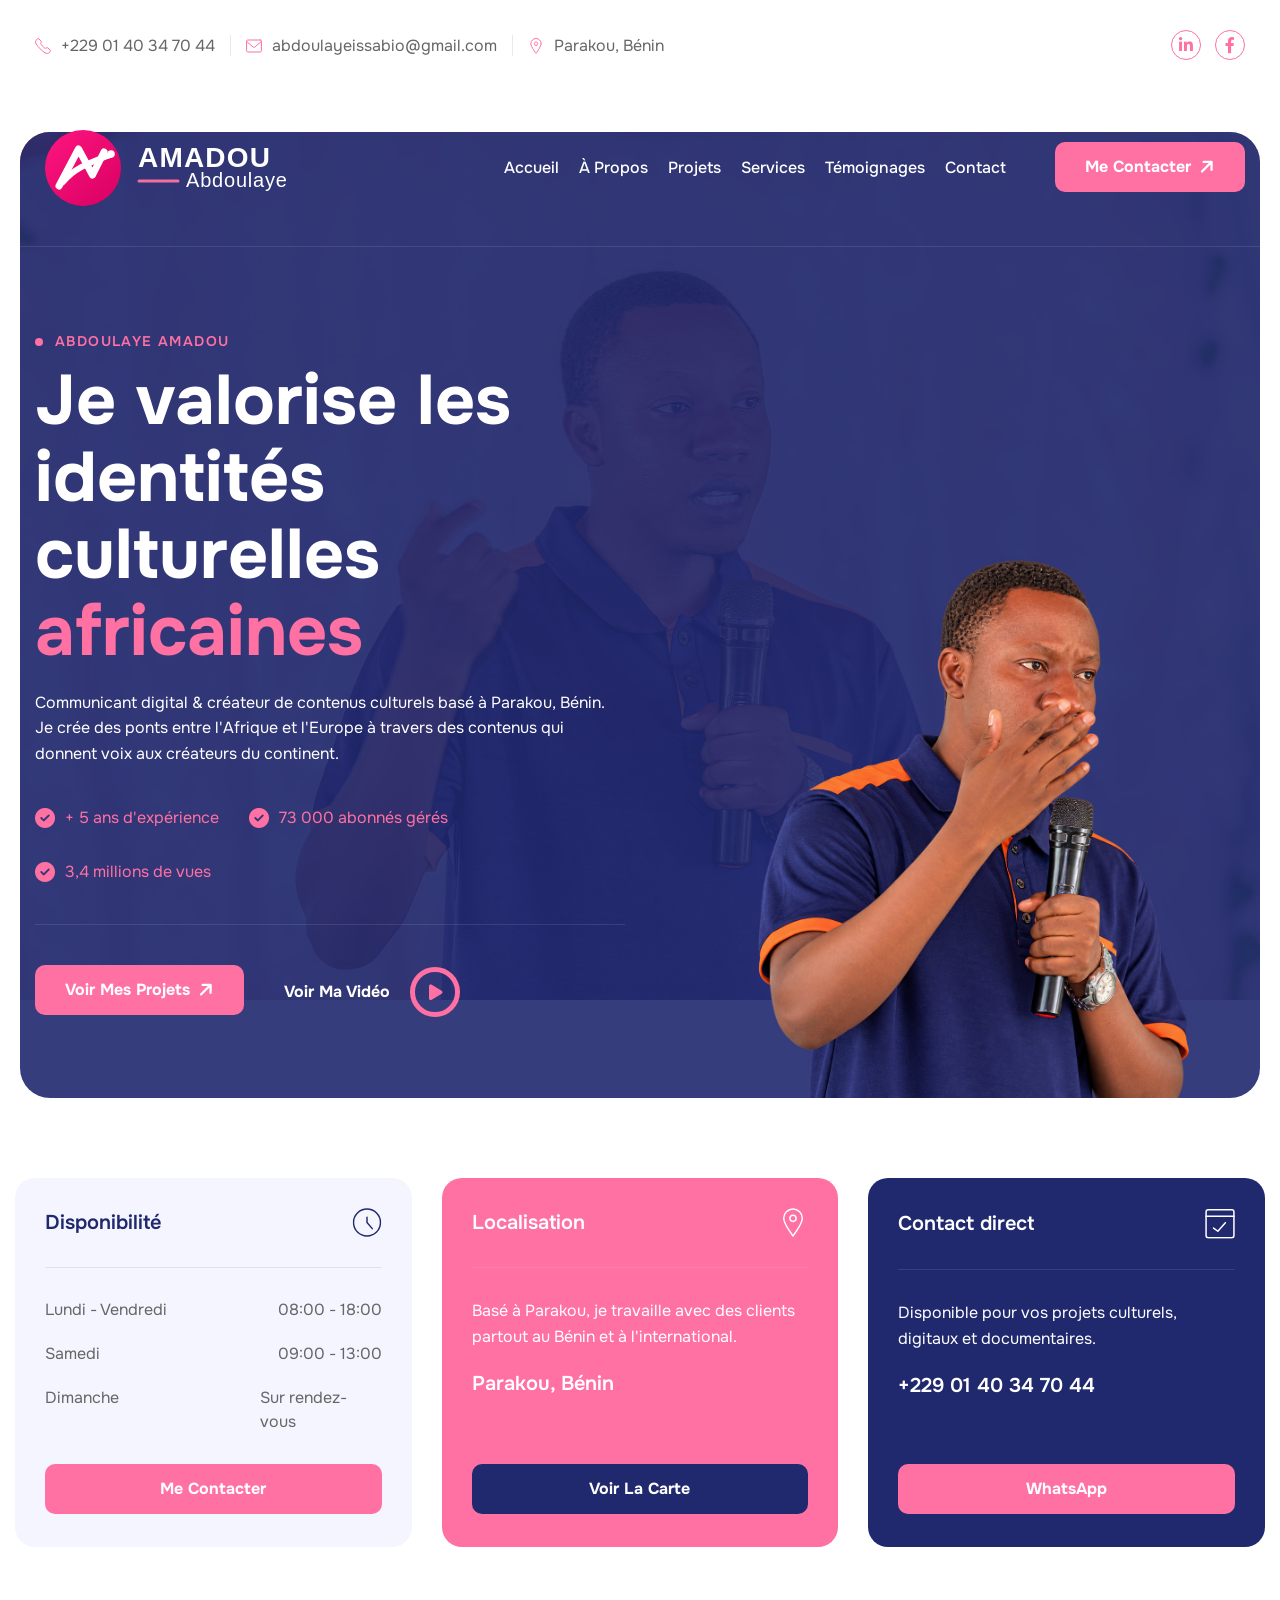
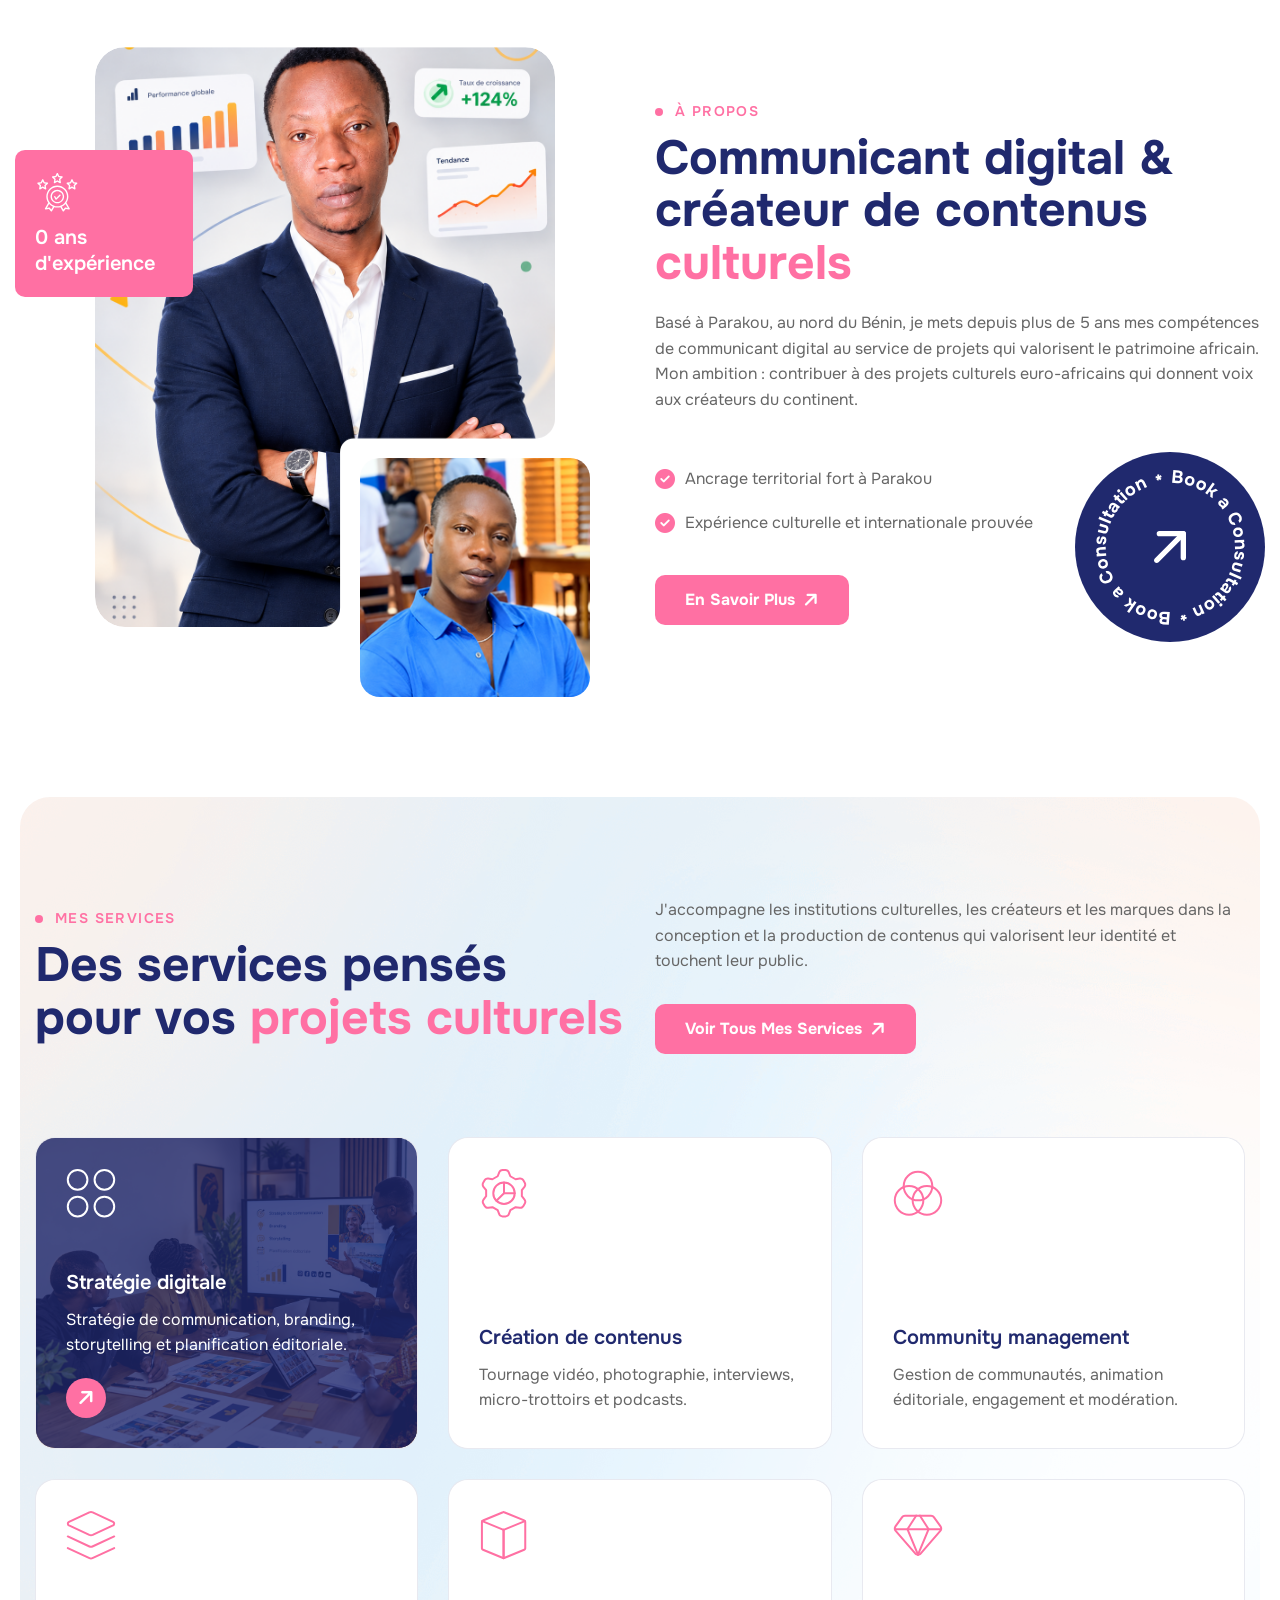
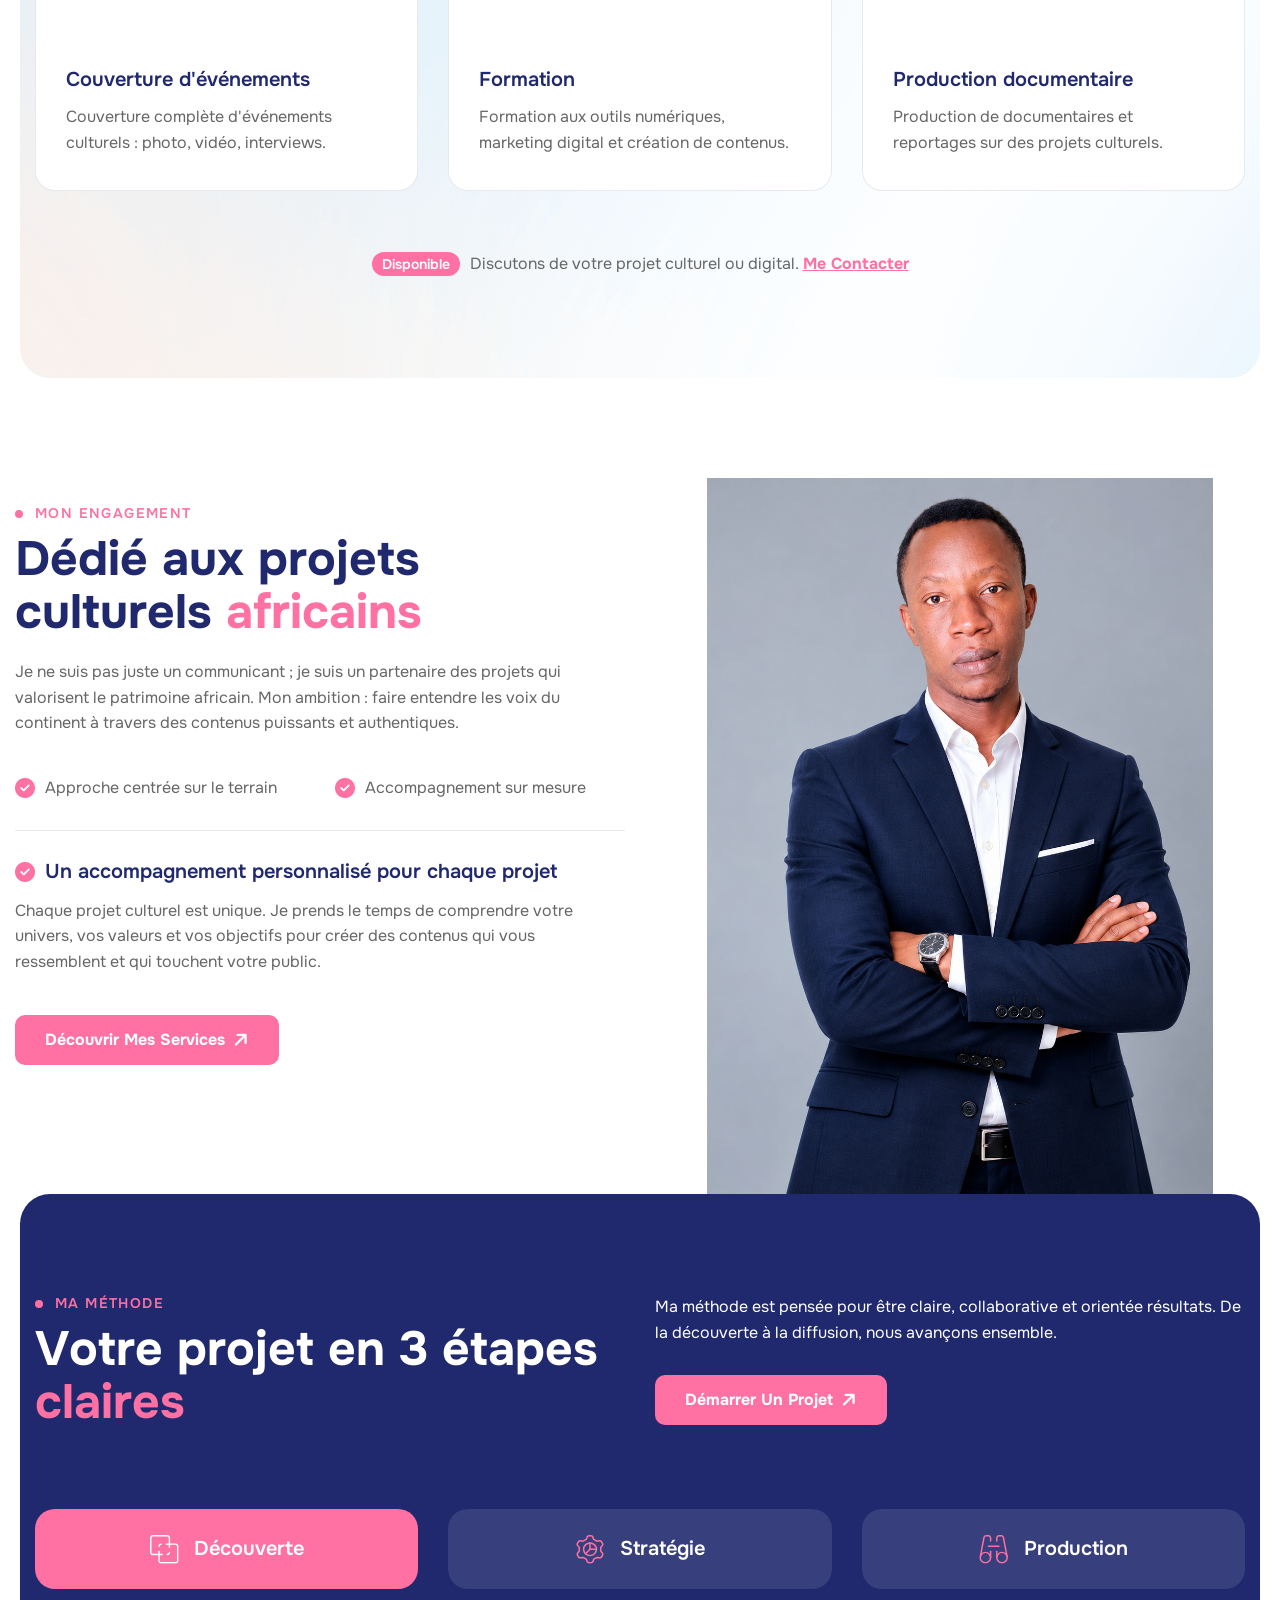
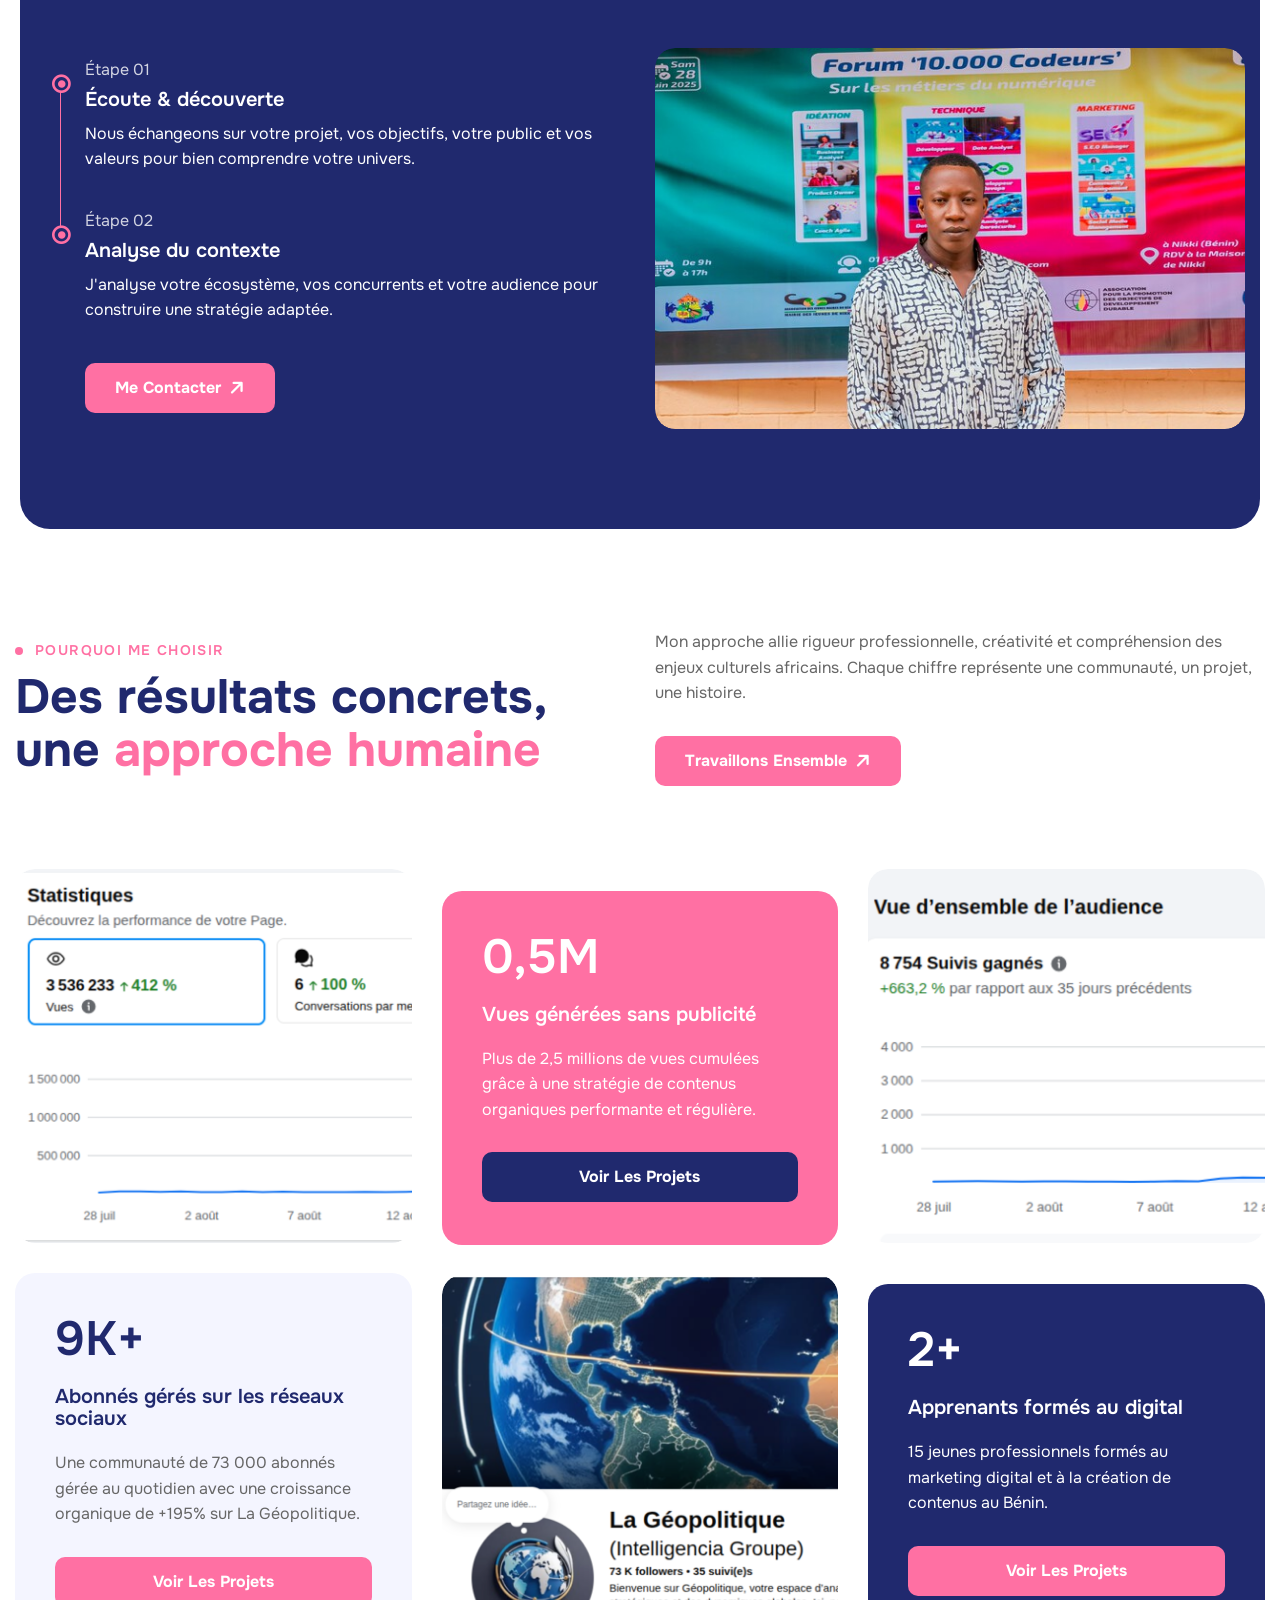
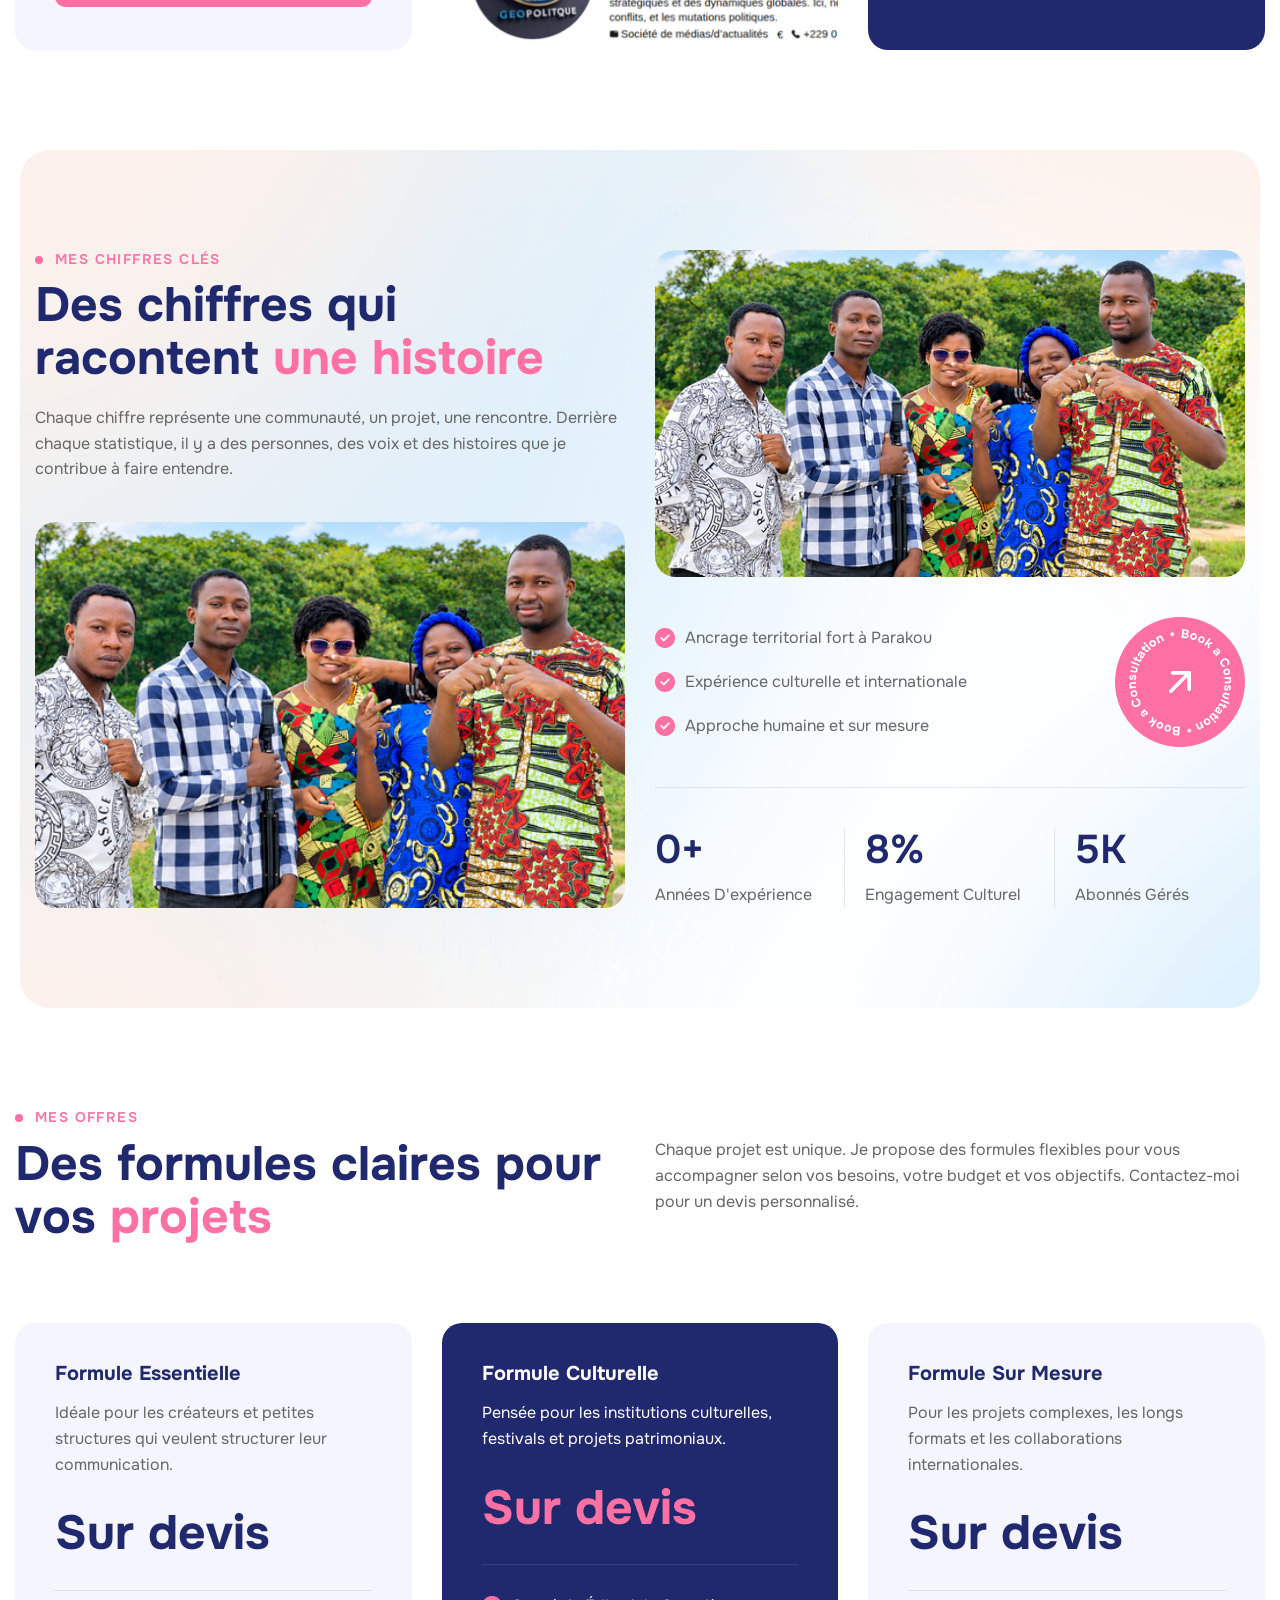
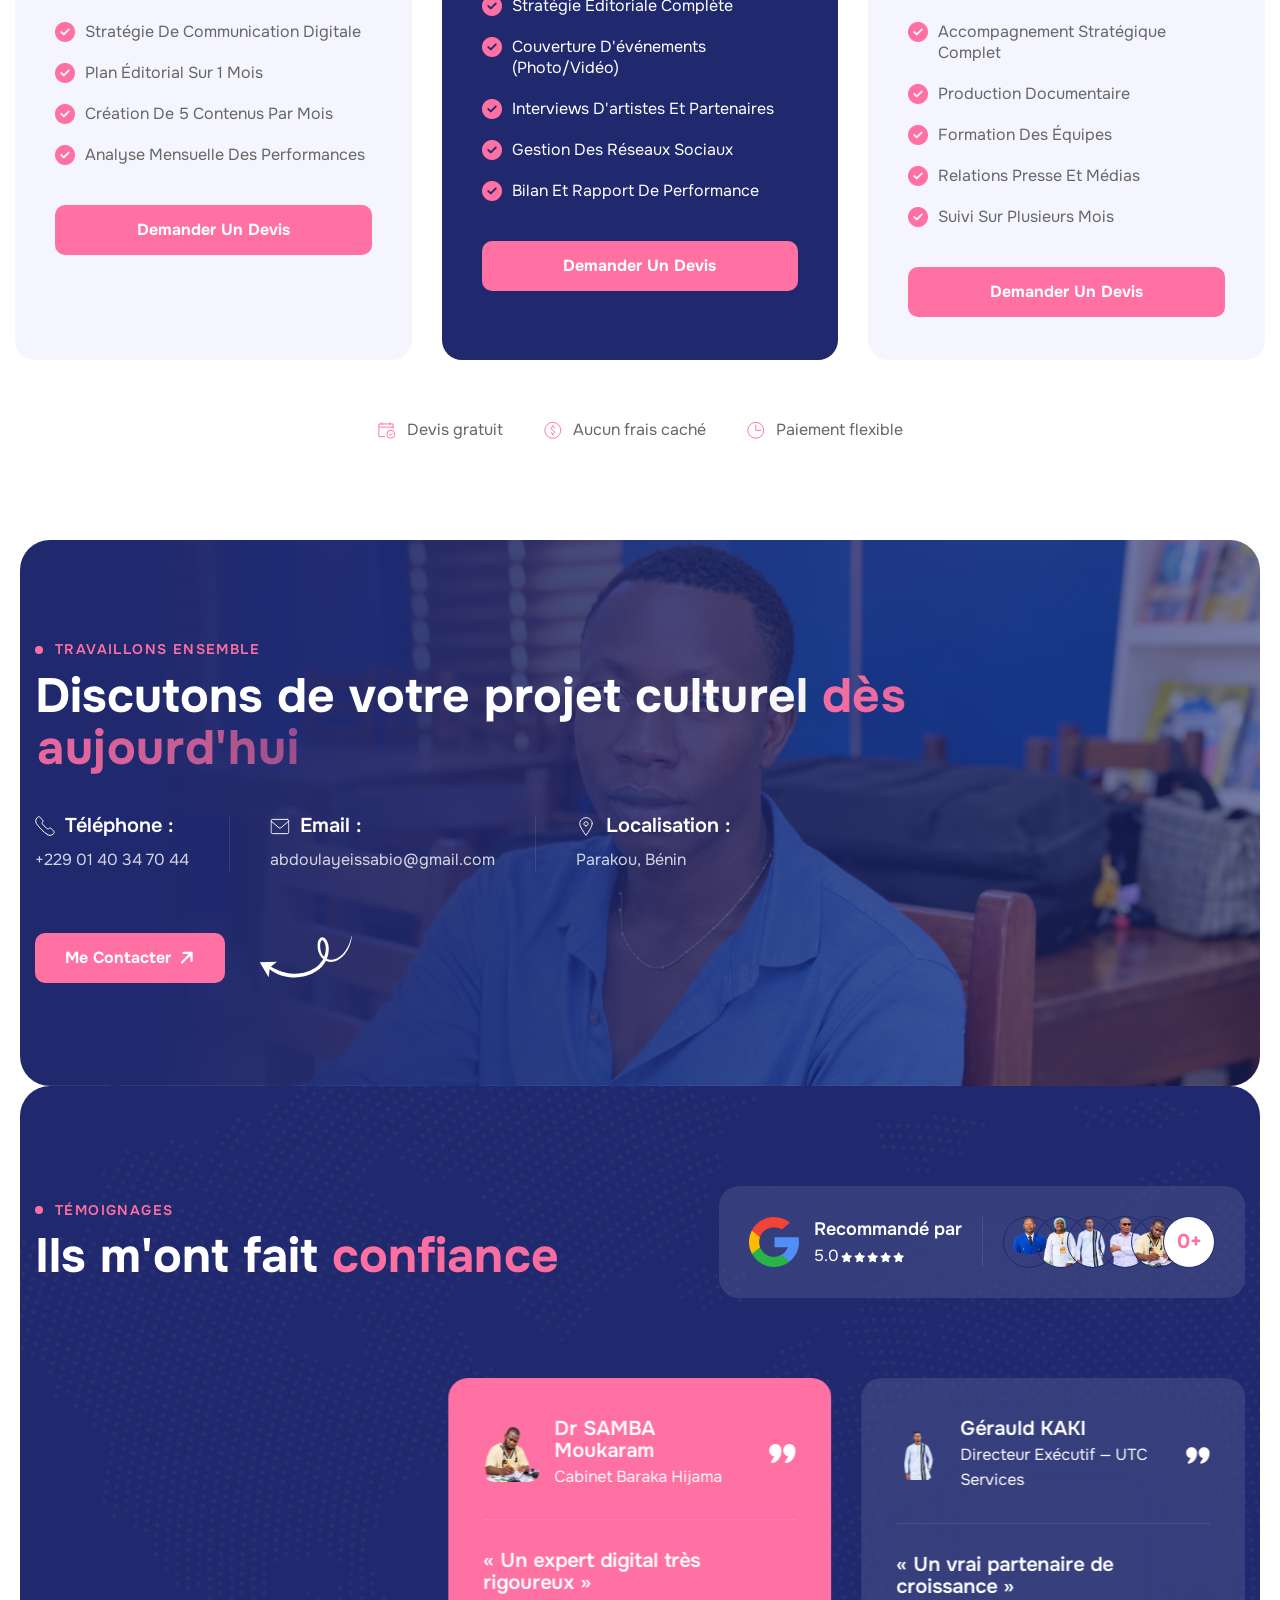
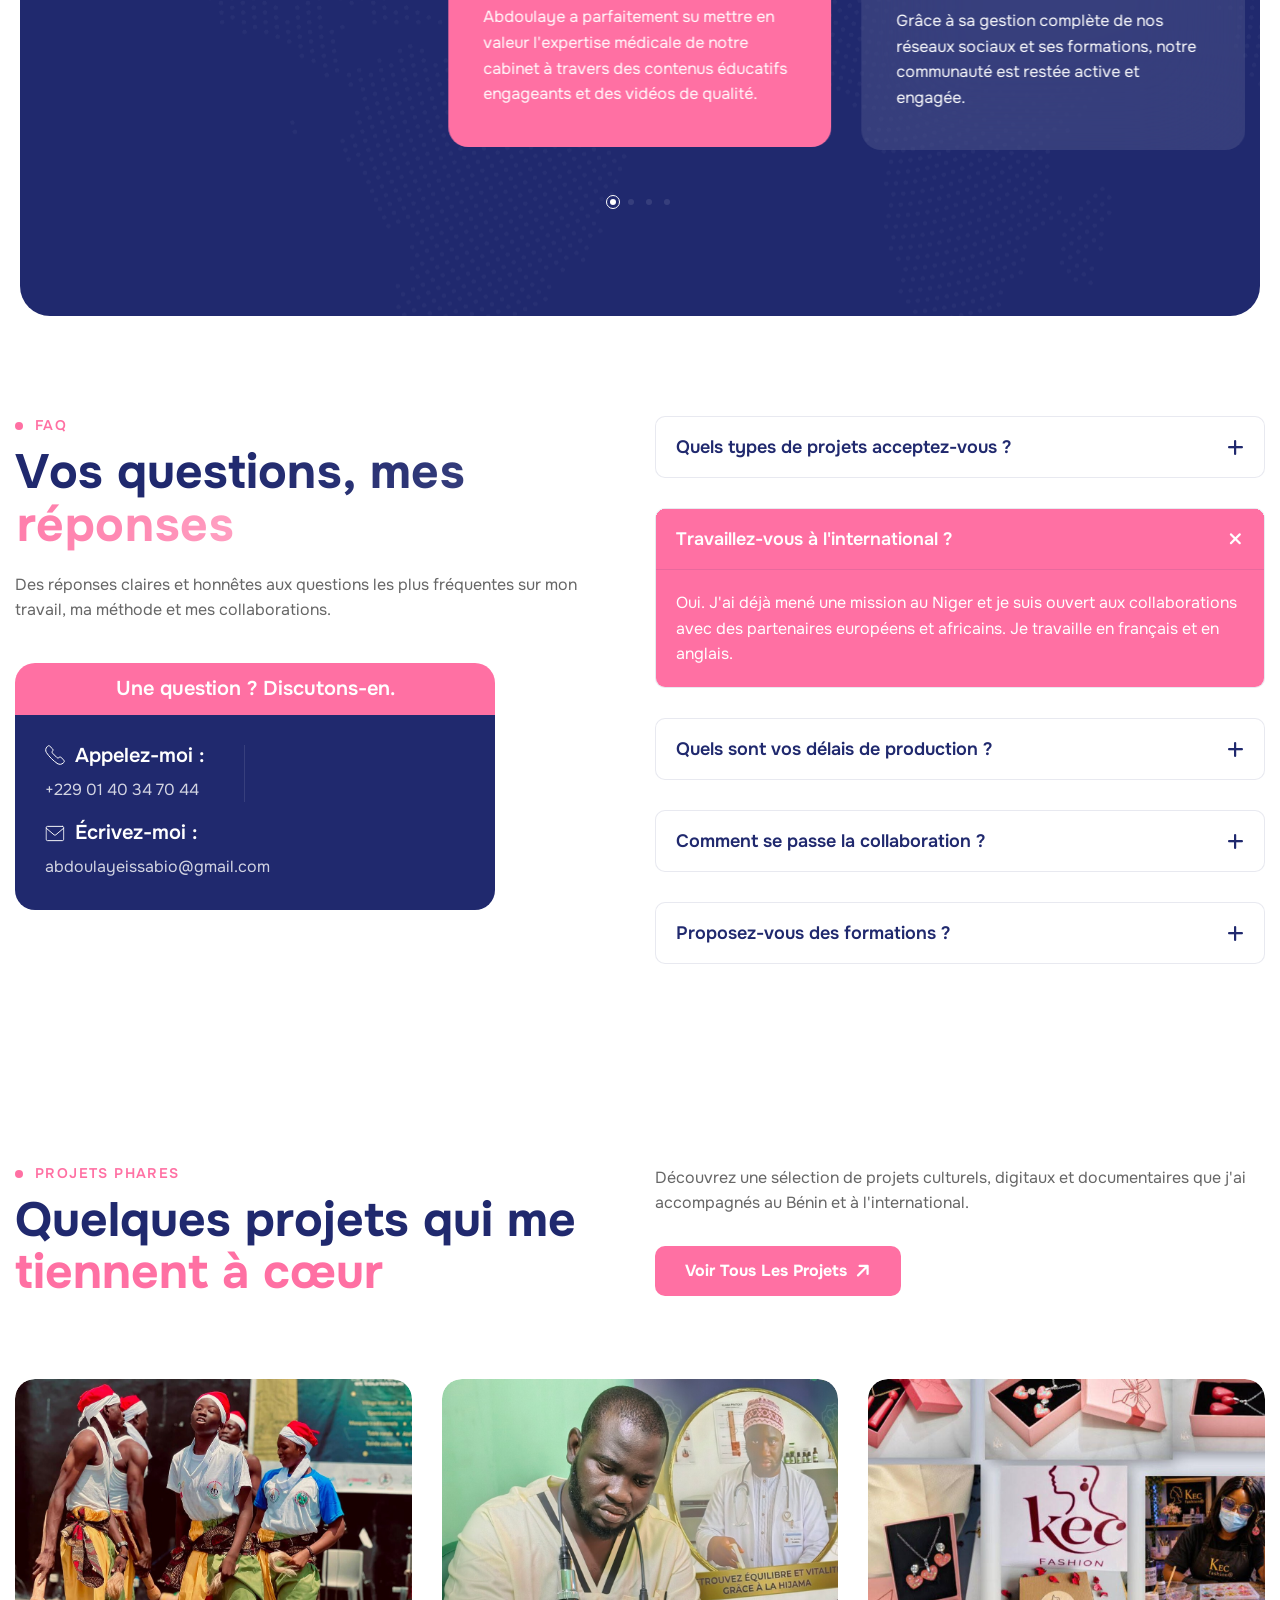
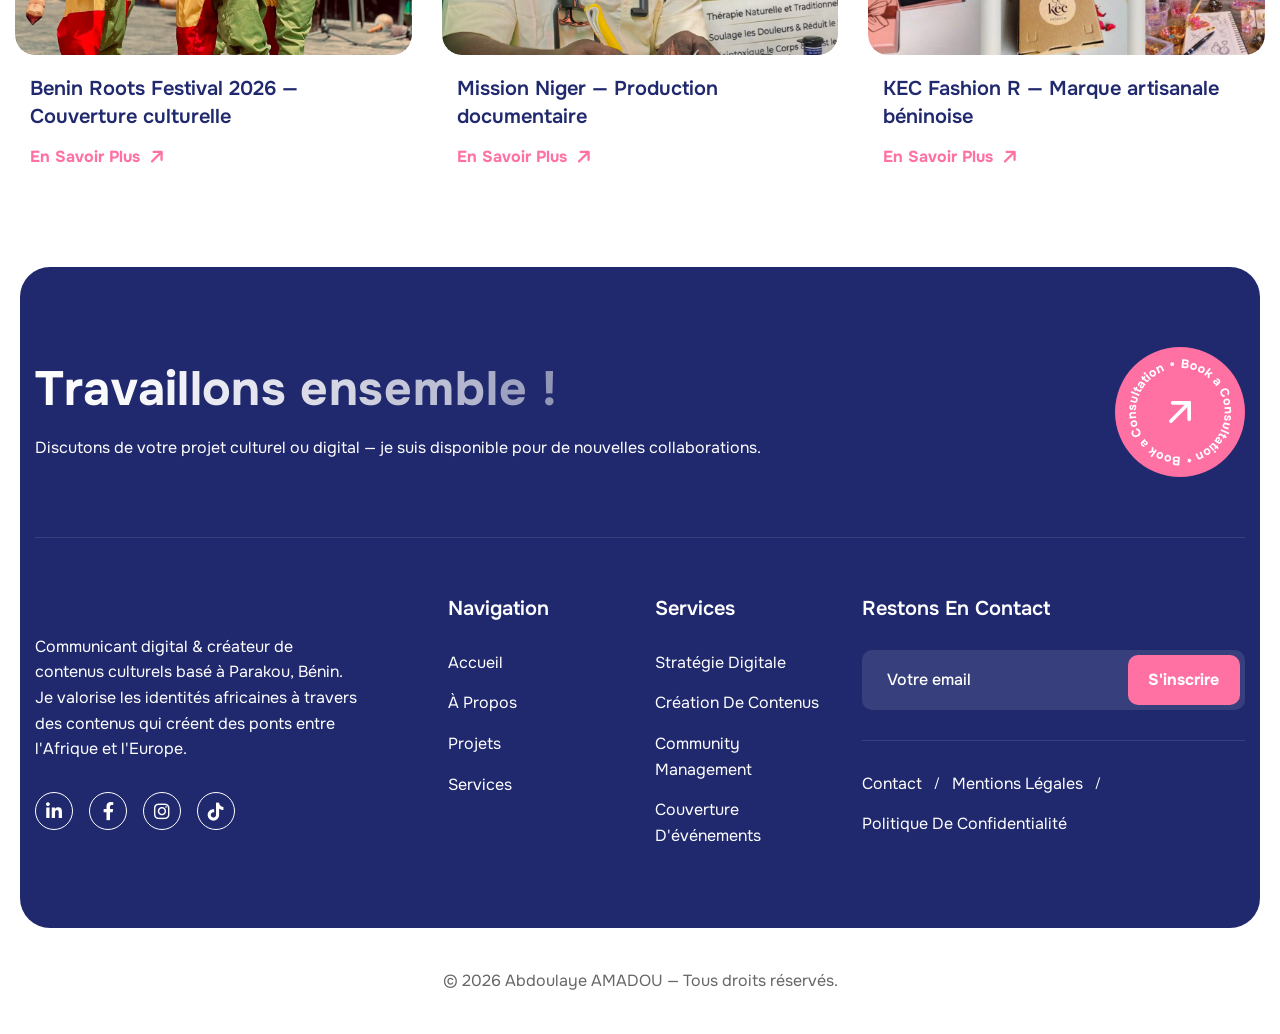
==== index.html @ df9dc5a7 "COMMUINICATION" ====
<!DOCTYPE html>
<html lang="fr">
<head>
	<!-- Meta -->
	<meta charset="utf-8">
	<meta http-equiv="X-UA-Compatible" content="IE=edge">
	<meta name="viewport" content="width=device-width, initial-scale=1.0, maximum-scale=1">
	<meta name="description" content="Abdoulaye AMADOU — Communicant digital & créateur de contenus culturels basé à Parakou, Bénin. Stratégie digitale, création de contenus, couverture d'événements culturels.">
	<meta name="keywords" content="Abdoulaye AMADOU, communication digitale, Bénin, Parakou, création de contenus, culture, portfolio">
	<meta name="author" content="Abdoulaye AMADOU">
	<!-- Page Title -->
    <title>Abdoulaye AMADOU — Communicant Digital & Créateur de Contenus Culturels</title>
	<!-- Favicon Icon -->
	<link rel="shortcut icon" type="image/x-icon" href="images/favicon.png">
	<!-- Google Fonts Css-->
	<link rel="preconnect" href="https://fonts.googleapis.com/">
    <link rel="preconnect" href="https://fonts.gstatic.com/" crossorigin>
    <link href="https://fonts.googleapis.com/css2?family=Onest:wght@100..900&amp;display=swap" rel="stylesheet">
	<!-- Bootstrap Css -->
	<link href="css/bootstrap.min.css" rel="stylesheet" media="screen">
	<!-- SlickNav Css -->
	<link href="css/slicknav.min.css" rel="stylesheet">
	<!-- Swiper Css -->
	<link rel="stylesheet" href="css/swiper-bundle.min.css">
	<!-- Font Awesome Icon Css-->
	<link href="css/all.min.css" rel="stylesheet" media="screen">
	<!-- Animated Css -->
	<link href="css/animate.css" rel="stylesheet">
    <!-- Magnific Popup Core Css File -->
	<link rel="stylesheet" href="css/magnific-popup.css">
	<!-- Mouse Cursor Css File -->
	<link rel="stylesheet" href="css/mousecursor.css">
	<!-- Main Custom Css -->
	<link href="css/custom.css" rel="stylesheet" media="screen">
</head>
<body>

    <!-- Preloader Start -->
	<div class="preloader">
		<div class="loading-container">
			<div class="loading"></div>
			<div id="loading-icon"><img src="images/loader.svg" alt=""></div>
		</div>
	</div>
	<!-- Preloader End -->

    <!-- Topbar Section Start -->
    <div class="topbar">
        <div class="container-fluid">
            <div class="row align-items-center">
                <div class="col-lg-9">
                    <!-- Topbar Contact Information Start -->
                    <div class="topbar-contact-info">
                        <ul>
                            <li><img src="images/icon-phone-accent.svg" alt=""><a href="tel:+2290140347044">+229 01 40 34 70 44</a></li>
                            <li><img src="images/icon-mail-accent.svg" alt=""><a href="mailto:abdoulayeissabio@gmail.com">abdoulayeissabio@gmail.com</a></li>
                            <li class="hide-mobile"><img src="images/icon-location-accent.svg" alt="">Parakou, Bénin</li>
                        </ul>
                    </div>
                    <!-- Topbar Contact Information End -->
                </div>

                <div class="col-lg-3">
                    <!-- Topbar Social Links Start -->
                    <div class="topbar-social-links">
                        <ul>
                            <li><a href="https://www.linkedin.com/in/abdoulaye-amadou-aa02211b1/?isSelfProfile=true" target="_blank"><i class="fa-brands fa-linkedin-in"></i></a></li>
                            <li><a href=" https://www.facebook.com/profile.php?id=61585783866961&locale=fr_FR" target="_blank"><i class="fa-brands fa-facebook-f"></i></a></li>
                           
                        </ul>
                    </div>
                    <!-- Topbar Social Links End -->
                </div>
            </div>
        </div>
    </div>
    <!-- Topbar Section End -->

    <!-- Header Start -->
	<header class="main-header bg-section">
		<div class="header-sticky">
			<nav class="navbar navbar-expand-lg">
				<div class="container-fluid">
					<!-- Logo Start -->
					<a class="navbar-brand" href="index.html">
						<img src="images/logo.svg" alt="Logo Abdoulaye AMADOU">
					</a>
					<!-- Logo End -->

					<!-- Main Menu Start -->
					<div class="collapse navbar-collapse main-menu">
                        <div class="nav-menu-wrapper">
                            <ul class="navbar-nav mr-auto" id="menu">
                                <li class="nav-item"><a class="nav-link" href="index.html">Accueil</a></li>
                                <li class="nav-item"><a class="nav-link" href="about.html">À propos</a></li>
                                <li class="nav-item"><a class="nav-link" href="case-study.html">Projets</a></li>
                                <li class="nav-item"><a class="nav-link" href="services.html">Services</a></li>
                                <li class="nav-item"><a class="nav-link" href="testimonials.html">Témoignages</a></li>
                                <li class="nav-item"><a class="nav-link" href="contact.html">Contact</a></li>
                            </ul>
                        </div>

                        <!-- Header Btn Start -->
                        <div class="header-btn">
                            <a href="contact.html" class="btn-default btn-highlighted">Me contacter</a>
                        </div>
                        <!-- Header Btn End -->
					</div>
					<!-- Main Menu End -->
					<div class="navbar-toggle"></div>
				</div>
			</nav>
			<div class="responsive-menu"></div>
		</div>
	</header>
	<!-- Header End -->

    <!-- Hero Section Start -->
    <div class="hero bg-section dark-section parallaxie">
        <div class="hero-section">
            <div class="container-fluid">
                <div class="row">
                    <div class="col-lg-6">
                        <!-- Hero Content Start -->
                        <div class="hero-content">
                            <div class="section-title">
                                <h3 class="wow fadeInUp">Abdoulaye AMADOU</h3>
                                <h1 class="text-anime-style-2" data-cursor="-opaque">Je valorise les identités culturelles <span>africaines</span></h1>
                                <p class="wow fadeInUp" data-wow-delay="0.2s">Communicant digital & créateur de contenus culturels basé à Parakou, Bénin. Je crée des ponts entre l'Afrique et l'Europe à travers des contenus qui donnent voix aux créateurs du continent.</p>
                            </div>

                            <div class="hero-content-list wow fadeInUp" data-wow-delay="0.4s">
                                <ul>
                                    <li> + 5 ans d'expérience</li>
                                    <li>73 000 abonnés gérés</li>
                                    <li>3,4 millions de vues</li>
                                </ul>
                            </div>

                            <div class="hero-body wow fadeInUp" data-wow-delay="0.6s">
                                <div class="hero-btn">
                                    <a href="case-study.html" class="btn-default btn-highlighted">Voir mes projets</a>
                                </div>

                                <div class="video-play-button">
                                    <p>Voir ma vidéo</p>
                                    <a href="https://www.youtube.com/watch?v=Y-x0efG1seA" class="popup-video" data-cursor-text="Play">
                                        <i class="fa-solid fa-play"></i>
                                    </a>
                                </div>
                            </div>
                        </div>
                        <!-- Hero Content End -->
                    </div>

                    <div class="col-lg-6">
                        <!-- Hero Image Start -->
                        <div class="hero-img">
                            <figure>
                                <img src="images/hero-img.png" alt="Abdoulaye AMADOU - Communicant digital">
                            </figure>
                        </div>
                        <!-- Hero Image End -->
                    </div>
                </div>
            </div>
        </div>
    </div>
    <!-- Hero Section End -->

    <!-- Hero Info Section Start -->
    <div class="hero-info">
        <div class="container-fluid">
            <div class="row">
                <div class="col-lg-12">
                    <div class="hero-info-list">
                        <!-- Hero Info Item Start -->
                        <div class="hero-info-item wow fadeInUp">
                            <div class="hero-info-header">
                                <h3>Disponibilité</h3>
                                <img src="images/icon-clock.svg" alt="">
                            </div>
                            <div class="hero-info-body">
                                <ul>
                                    <li><span>Lundi - Vendredi</span>08:00 - 18:00</li>
                                    <li><span>Samedi</span>09:00 - 13:00</li>
                                    <li><span>Dimanche</span>Sur rendez-vous</li>
                                </ul>
                            </div>
                            <div class="hero-info-btn">
                                <a href="contact.html" class="btn-default">Me contacter</a>
                            </div>
                        </div>
                        <!-- Hero Info Item End -->

                        <!-- Hero Info Item Start -->
                        <div class="hero-info-item wow fadeInUp" data-wow-delay="0.2s">
                            <div class="hero-info-header">
                                <h3>Localisation</h3>
                                <img src="images/icon-location.svg" alt="">
                            </div>
                            <div class="hero-info-body">
                                <p>Basé à Parakou, je travaille avec des clients partout au Bénin et à l'international.</p>
                                <h3>Parakou, Bénin</h3>
                            </div>
                            <div class="hero-info-btn">
                                <a href="contact.html" class="btn-default btn-highlighted">Voir la carte</a>
                            </div>
                        </div>
                        <!-- Hero Info Item End -->

                        <!-- Hero Info Item Start -->
                        <div class="hero-info-item wow fadeInUp" data-wow-delay="0.4s">
                            <div class="hero-info-header">
                                <h3>Contact direct</h3>
                                <img src="images/icon-appointment.svg" alt="">
                            </div>
                            <div class="hero-info-body">
                                <p>Disponible pour vos projets culturels, digitaux et documentaires.</p>
                                <h3><a href="tel:+2290140347044">+229 01 40 34 70 44</a></h3>
                            </div>
                            <div class="hero-info-btn">
                                <a href="https://wa.me/2290140347044" class="btn-default btn-highlighted" target="_blank">WhatsApp</a>
                            </div>
                        </div>
                        <!-- Hero Info Item End -->
                    </div>
                </div>
            </div>
        </div>
    </div>
    <!-- Hero Info Section End -->

    <!-- About Us Section Start -->
    <div class="about-us">
        <div class="container">
            <div class="row align-items-center">
                <div class="col-lg-6">
                    <div class="about-us-images">
                        <div class="about-us-img-1">
                            <figure class="image-anime">
                                <img src="images/about-us-img-1.png" alt="Abdoulaye AMADOU en action">
                            </figure>
                        </div>

                        <div class="about-us-img-2">
                            <figure class="image-anime">
                                <img src="images/about-us-img-2.png" alt="Abdoulaye AMADOU sur le terrain">
                            </figure>
                        </div>

                        <div class="about-experience-box">
                            <div class="icon-box">
                                <img src="images/icon-company-experience.svg" alt="">
                            </div>
                            <div class="about-experience-content">
                                <h3><span class="counter">+5</span> ans d'expérience</h3>
                            </div>
                        </div>
                    </div>
                </div>

                <div class="col-lg-6">
                    <div class="about-us-content">
                        <div class="section-title">
                            <h3 class="wow fadeInUp">À propos</h3>
                            <h2 class="text-anime-style-2" data-cursor="-opaque">Communicant digital & créateur de contenus <span>culturels</span></h2>
                            <p class="wow fadeInUp" data-wow-delay="0.2s">Basé à Parakou, au nord du Bénin, je mets depuis plus de 5 ans mes compétences de communicant digital au service de projets qui valorisent le patrimoine africain. Mon ambition : contribuer à des projets culturels euro-africains qui donnent voix aux créateurs du continent.</p>
                        </div>

                        <div class="about-us-body">
                            <div class="about-list-btn">
                                <div class="about-list wow fadeInUp" data-wow-delay="0.4s">
                                    <ul>
                                        <li>Ancrage territorial fort à Parakou</li>
                                        <li>Expérience culturelle et internationale prouvée</li>
                                    </ul>
                                </div>
                                <div class="about-btn wow fadeInUp" data-wow-delay="0.6s">
                                    <a href="about.html" class="btn-default">En savoir plus</a>
                                </div>
                            </div>

                            <div class="book-consult-circle">
                                <a href="contact.html">
                                    <img src="images/book-consultation-circle.svg" alt="">
                                </a>
                            </div>
                        </div>
                    </div>
                </div>
            </div>
        </div>
    </div>
    <!-- About Us Section End -->

    <!-- Our Services Section Start -->
    <div class="our-services bg-section">
        <div class="container">
            <div class="row section-row align-items-center">
                <div class="col-lg-6">
                    <div class="section-title">
                        <h3 class="wow fadeInUp">Mes services</h3>
                        <h2 class="text-anime-style-2" data-cursor="-opaque">Des services pensés pour vos <span>projets culturels</span></h2>
                    </div>
                </div>

                <div class="col-lg-6">
                    <div class="section-content-btn">
                        <div class="section-title-content wow fadeInUp" data-wow-delay="0.2s">
                            <p>J'accompagne les institutions culturelles, les créateurs et les marques dans la conception et la production de contenus qui valorisent leur identité et touchent leur public.</p>
                        </div>

                        <div class="section-btn wow fadeInUp" data-wow-delay="0.4s">
                            <a href="services.html" class="btn-default">Voir tous mes services</a>
                        </div>
                    </div>
                </div>
            </div>

            <div class="row service-item-list">
                <div class="col-lg-4 col-md-6">
                    <div class="service-item active wow fadeInUp">
                        <div class="service-image">
                            <img src="images/service-1.png" alt="Stratégie digitale">
                        </div>
                        <div class="service-body">
                            <div class="icon-box">
                                <img src="images/icon-service-1.svg" alt="">
                            </div>
                            <div class="service-content">
                                <div class="service-content-info">
                                    <h3><a href="services.html">Stratégie digitale</a></h3>
                                    <p>Stratégie de communication, branding, storytelling et planification éditoriale.</p>
                                </div>
                                <div class="service-readmore-btn">
                                    <a href="services.html"><i class="fa-solid fa-arrow-right"></i></a>
                                </div>
                            </div>
                        </div>
                    </div>
                </div>

                <div class="col-lg-4 col-md-6">
                    <div class="service-item wow fadeInUp" data-wow-delay="0.2s">
                        <div class="service-image">
                            <img src="images/service-2.png" alt="Création de contenus">
                        </div>
                        <div class="service-body">
                            <div class="icon-box">
                                <img src="images/icon-service-2.svg" alt="">
                            </div>
                            <div class="service-content">
                                <div class="service-content-info">
                                    <h3><a href="services.html">Création de contenus</a></h3>
                                    <p>Tournage vidéo, photographie, interviews, micro-trottoirs et podcasts.</p>
                                </div>
                                <div class="service-readmore-btn">
                                    <a href="services.html"><i class="fa-solid fa-arrow-right"></i></a>
                                </div>
                            </div>
                        </div>
                    </div>
                </div>

                <div class="col-lg-4 col-md-6">
                    <div class="service-item wow fadeInUp" data-wow-delay="0.4s">
                        <div class="service-image">
                            <img src="images/service-3.png" alt="Community management">
                        </div>
                        <div class="service-body">
                            <div class="icon-box">
                                <img src="images/icon-service-3.svg" alt="">
                            </div>
                            <div class="service-content">
                                <div class="service-content-info">
                                    <h3><a href="services.html">Community management</a></h3>
                                    <p>Gestion de communautés, animation éditoriale, engagement et modération.</p>
                                </div>
                                <div class="service-readmore-btn">
                                    <a href="services.html"><i class="fa-solid fa-arrow-right"></i></a>
                                </div>
                            </div>
                        </div>
                    </div>
                </div>

                <div class="col-lg-4 col-md-6">
                    <div class="service-item wow fadeInUp" data-wow-delay="0.6s">
                        <div class="service-image">
                            <img src="images/service-4.png" alt="Couverture d'événements">
                        </div>
                        <div class="service-body">
                            <div class="icon-box">
                                <img src="images/icon-service-4.svg" alt="">
                            </div>
                            <div class="service-content">
                                <div class="service-content-info">
                                    <h3><a href="services.html">Couverture d'événements</a></h3>
                                    <p>Couverture complète d'événements culturels : photo, vidéo, interviews.</p>
                                </div>
                                <div class="service-readmore-btn">
                                    <a href="services.html"><i class="fa-solid fa-arrow-right"></i></a>
                                </div>
                            </div>
                        </div>
                    </div>
                </div>

                <div class="col-lg-4 col-md-6">
                    <div class="service-item wow fadeInUp" data-wow-delay="0.8s">
                        <div class="service-image">
                            <img src="images/service-5.png" alt="Formation">
                        </div>
                        <div class="service-body">
                            <div class="icon-box">
                                <img src="images/icon-service-5.svg" alt="">
                            </div>
                            <div class="service-content">
                                <div class="service-content-info">
                                    <h3><a href="services.html">Formation</a></h3>
                                    <p>Formation aux outils numériques, marketing digital et création de contenus.</p>
                                </div>
                                <div class="service-readmore-btn">
                                    <a href="services.html"><i class="fa-solid fa-arrow-right"></i></a>
                                </div>
                            </div>
                        </div>
                    </div>
                </div>

                <div class="col-lg-4 col-md-6">
                    <div class="service-item wow fadeInUp" data-wow-delay="1s">
                        <div class="service-image">
                            <img src="images/service-6.png" alt="Production documentaire">
                        </div>
                        <div class="service-body">
                            <div class="icon-box">
                                <img src="images/icon-service-6.svg" alt="">
                            </div>
                            <div class="service-content">
                                <div class="service-content-info">
                                    <h3><a href="services.html">Production documentaire</a></h3>
                                    <p>Production de documentaires et reportages sur des projets culturels.</p>
                                </div>
                                <div class="service-readmore-btn">
                                    <a href="services.html"><i class="fa-solid fa-arrow-right"></i></a>
                                </div>
                            </div>
                        </div>
                    </div>
                </div>

                <div class="col-lg-12">
                    <div class="section-footer-text wow fadeInUp" data-wow-delay="1s">
                        <p><span>Disponible</span>Discutons de votre projet culturel ou digital. <a href="contact.html">Me contacter</a></p>
                    </div>
                </div>
            </div>
        </div>
    </div>
    <!-- Our Services Section End -->

    <!-- Our Commitment Section Start -->
    <div class="our-commitment">
        <div class="container">
            <div class="row">
                <div class="col-lg-6">
                    <div class="our-commitment-content">
                        <div class="section-title">
                            <h3 class="wow fadeInUp">Mon engagement</h3>
                            <h2 class="text-anime-style-2" data-cursor="-opaque">Dédié aux projets culturels <span>africains</span></h2>
                            <p class="wow fadeInUp" data-wow-delay="0.2s">Je ne suis pas juste un communicant ; je suis un partenaire des projets qui valorisent le patrimoine africain. Mon ambition : faire entendre les voix du continent à travers des contenus puissants et authentiques.</p>
                        </div>

                        <div class="commitment-list wow fadeInUp" data-wow-delay="0.4s">
                            <ul>
                                <li>Approche centrée sur le terrain</li>
                                <li>Accompagnement sur mesure</li>
                            </ul>
                        </div>

                        <div class="commitment-item-list wow fadeInUp" data-wow-delay="0.6s">
                            <h3>Un accompagnement personnalisé pour chaque projet</h3>
                            <p>Chaque projet culturel est unique. Je prends le temps de comprendre votre univers, vos valeurs et vos objectifs pour créer des contenus qui vous ressemblent et qui touchent votre public.</p>
                        </div>

                        <div class="commitment-btn wow fadeInUp" data-wow-delay="0.8s">
                            <a href="services.html" class="btn-default">Découvrir mes services</a>
                        </div>
                    </div>
                </div>

                <div class="col-lg-6">
                    <div class="our-commitment-image">
                        <figure>
                            <img src="images/commitment-image.png" alt="Abdoulaye AMADOU en tournage">
                        </figure>
                    </div>
                </div>
            </div>
        </div>
    </div>
    <!-- Our Commitment Section End -->

    <!-- How It Work Section Start -->
    <div class="how-it-work bg-section dark-section">
        <div class="container">
            <div class="row section-row align-items-center">
                <div class="col-lg-6">
                    <div class="section-title">
                        <h3 class="wow fadeInUp">Ma méthode</h3>
                        <h2 class="text-anime-style-2" data-cursor="-opaque">Votre projet en 3 étapes <span>claires</span></h2>
                    </div>
                </div>

                <div class="col-lg-6">
                    <div class="section-content-btn">
                        <div class="section-title-content wow fadeInUp" data-wow-delay="0.2s">
                            <p>Ma méthode est pensée pour être claire, collaborative et orientée résultats. De la découverte à la diffusion, nous avançons ensemble.</p>
                        </div>

                        <div class="section-btn wow fadeInUp" data-wow-delay="0.4s">
                            <a href="contact.html" class="btn-default btn-highlighted">Démarrer un projet</a>
                        </div>
                    </div>
                </div>
            </div>

            <div class="row">
                <div class="col-lg-12">
                    <div class="work-step-box tab-content wow fadeInUp" data-wow-delay="0.25s" id="missionvision">
                        <div class="work-step-nav">
                            <ul class="nav nav-tabs" id="mvTab" role="tablist">
                                <li class="nav-item" role="presentation">
                                    <button class="nav-link active" id="first-tab" data-bs-toggle="tab" data-bs-target="#first" type="button" role="tab" aria-selected="true"><img src="images/icon-work-step-1.svg" alt=""> Découverte</button>
                                </li>
                                <li class="nav-item" role="presentation">
                                    <button class="nav-link" id="second-tab" data-bs-toggle="tab" data-bs-target="#second" type="button" role="tab" aria-selected="false"><img src="images/icon-work-step-2.svg" alt=""> Stratégie</button>
                                </li>
                                <li class="nav-item" role="presentation">
                                    <button class="nav-link" id="thirds-tab" data-bs-toggle="tab" data-bs-target="#thirds" type="button" role="tab" aria-selected="false"><img src="images/icon-work-step-3.svg" alt=""> Production</button>
                                </li>
                            </ul>
                        </div>

                        <div class="work-step-item-box tab-pane fade show active" id="first" role="tabpanel">
                            <div class="row align-items-center">
                                <div class="col-lg-6">
                                    <div class="work-step-content">
                                        <div class="work-step-item-list">
                                            <div class="work-step-item">
                                                <h3>Étape 01</h3>
                                                <h2>Écoute & découverte</h2>
                                                <p>Nous échangeons sur votre projet, vos objectifs, votre public et vos valeurs pour bien comprendre votre univers.</p>
                                            </div>
                                            <div class="work-step-item">
                                                <h3>Étape 02</h3>
                                                <h2>Analyse du contexte</h2>
                                                <p>J'analyse votre écosystème, vos concurrents et votre audience pour construire une stratégie adaptée.</p>
                                            </div>
                                        </div>
                                        <div class="work-step-btn">
                                            <a href="contact.html" class="btn-default btn-highlighted">Me contacter</a>
                                        </div>
                                    </div>
                                </div>
                                <div class="col-lg-6">
                                    <div class="work-step-image">
                                        <figure class="image-anime">
                                            <img src="images/work-image.jpg" alt="Découverte de projet">
                                        </figure>
                                    </div>
                                </div>
                            </div>
                        </div>

                        <div class="work-step-item-box tab-pane fade" id="second" role="tabpanel">
                            <div class="row align-items-center">
                                <div class="col-lg-6">
                                    <div class="work-step-content">
                                        <div class="work-step-item-list">
                                            <div class="work-step-item">
                                                <h3>Étape 03</h3>
                                                <h2>Plan éditorial</h2>
                                                <p>Nous définissons ensemble la ligne éditoriale, les formats, les canaux et le calendrier de publication.</p>
                                            </div>
                                            <div class="work-step-item">
                                                <h3>Étape 04</h3>
                                                <h2>Validation de la stratégie</h2>
                                                <p>Nous validons la stratégie, les indicateurs de performance et les livrables attendus.</p>
                                            </div>
                                        </div>
                                        <div class="work-step-btn">
                                            <a href="contact.html" class="btn-default btn-highlighted">Me contacter</a>
                                        </div>
                                    </div>
                                </div>
                                <div class="col-lg-6">
                                    <div class="work-step-image">
                                        <figure class="image-anime">
                                            <img src="images/work-image2.png" alt="Stratégie éditoriale">
                                        </figure>
                                    </div>
                                </div>
                            </div>
                        </div>

                        <div class="work-step-item-box tab-pane fade" id="thirds" role="tabpanel">
                            <div class="row align-items-center">
                                <div class="col-lg-6">
                                    <div class="work-step-content">
                                        <div class="work-step-item-list">
                                            <div class="work-step-item">
                                                <h3>Étape 05</h3>
                                                <h2>Production des contenus</h2>
                                                <p>Tournage, photographie, montage, rédaction : je produis des contenus de qualité professionnelle.</p>
                                            </div>
                                            <div class="work-step-item">
                                                <h3>Étape 06</h3>
                                                <h2>Diffusion & analyse</h2>
                                                <p>Publication, animation des communautés et analyse des performances pour optimiser les résultats.</p>
                                            </div>
                                        </div>
                                        <div class="work-step-btn">
                                            <a href="contact.html" class="btn-default btn-highlighted">Me contacter</a>
                                        </div>
                                    </div>
                                </div>
                                <div class="col-lg-6">
                                    <div class="work-step-image">
                                        <figure class="image-anime">
                                            <img src="images/work-image3.png" alt="Production de contenus">
                                        </figure>
                                    </div>
                                </div>
                            </div>
                        </div>
                    </div>
                </div>
            </div>
        </div>
    </div>
    <!-- How It Work Section End -->

    <!-- Why Choose Us Section Start -->
    <div class="why-choose-us">
        <div class="container">
            <div class="row section-row align-items-center">
                <div class="col-lg-6">
                    <div class="section-title">
                        <h3 class="wow fadeInUp">Pourquoi me choisir</h3>
                        <h2 class="text-anime-style-2" data-cursor="-opaque">Des résultats concrets, une <span>approche humaine</span></h2>
                    </div>
                </div>

                <div class="col-lg-6">
                    <div class="section-content-btn">
                        <div class="section-title-content wow fadeInUp" data-wow-delay="0.2s">
                            <p>Mon approche allie rigueur professionnelle, créativité et compréhension des enjeux culturels africains. Chaque chiffre représente une communauté, un projet, une histoire.</p>
                        </div>

                        <div class="section-btn wow fadeInUp" data-wow-delay="0.4s">
                            <a href="contact.html" class="btn-default">Travaillons ensemble</a>
                        </div>
                    </div>
                </div>
            </div>

            <div class="row">
                <div class="col-lg-12">
                    <div class="why-choose-list">
                        <div class="why-choose-box">
                            <div class="why-choose-image">
                                <figure class="image-anime reveal">
                                    <img src="images/why-choose-img-1.png" alt="Communauté en ligne">
                                </figure>
                            </div>

                            <div class="why-choose-item">
                                <div class="why-choose-item-content">
                                    <h2><span class="counter">73</span>K+</h2>
                                    <h3>Abonnés gérés sur les réseaux sociaux</h3>
                                    <p>Une communauté de 73 000 abonnés gérée au quotidien avec une croissance organique de +195% sur La Géopolitique.</p>
                                </div>
                                <div class="why-choose-btn">
                                    <a href="case-study.html" class="btn-default">Voir les projets</a>
                                </div>
                            </div>
                        </div>

                        <div class="why-choose-box">
                            <div class="why-choose-image">
                                <figure class="image-anime reveal">
                                    <img src="images/why-choose-img-2.png" alt="Statistiques de vues">
                                </figure>
                            </div>

                            <div class="why-choose-item">
                                <div class="why-choose-item-content">
                                    <h2><span class="counter">2</span>,5M</h2>
                                    <h3>Vues générées sans publicité</h3>
                                    <p>Plus de 2,5 millions de vues cumulées grâce à une stratégie de contenus organiques performante et régulière.</p>
                                </div>
                                <div class="why-choose-btn">
                                    <a href="case-study.html" class="btn-default btn-highlighted">Voir les projets</a>
                                </div>
                            </div>
                        </div>

                        <div class="why-choose-box">
                            <div class="why-choose-image">
                                <figure class="image-anime reveal">
                                    <img src="images/why-choose-img-3.png" alt="Formation d'apprenants">
                                </figure>
                            </div>

                            <div class="why-choose-item">
                                <div class="why-choose-item-content">
                                    <h2><span class="counter">15</span>+</h2>
                                    <h3>Apprenants formés au digital</h3>
                                    <p>15 jeunes professionnels formés au marketing digital et à la création de contenus au Bénin.</p>
                                </div>
                                <div class="why-choose-btn">
                                    <a href="case-study.html" class="btn-default btn-highlighted">Voir les projets</a>
                                </div>
                            </div>
                        </div>
                    </div>
                </div>
            </div>
        </div>
    </div>
    <!-- Why Choose Us Section End -->

    <!-- Our Facts Section Start -->
    <div class="our-facts bg-section">
        <div class="container">
            <div class="row">
                <div class="col-lg-6">
                    <div class="fact-content">
                        <div class="section-title">
                            <h3 class="wow fadeInUp">Mes chiffres clés</h3>
                            <h2 class="text-anime-style-2" data-cursor="-opaque">Des chiffres qui racontent <span>une histoire</span></h2>
                            <p class="wow fadeInUp" data-wow-delay="0.2s">Chaque chiffre représente une communauté, un projet, une rencontre. Derrière chaque statistique, il y a des personnes, des voix et des histoires que je contribue à faire entendre.</p>
                        </div>

                        <div class="fact-image">
                            <figure class="image-anime reveal">
                                <img src="images/fact-img-1.png" alt="Abdoulaye AMADOU en action">
                            </figure>
                        </div>
                    </div>
                </div>

                <div class="col-lg-6">
                    <div class="fact-info-box">
                        <div class="fact-image">
                            <figure class="image-anime reveal">
                                <img src="images/fact-img-1.png" alt="Équipe en tournage">
                            </figure>
                        </div>

                        <div class="fact-body">
                            <div class="fact-list wow fadeInUp" data-wow-delay="0.2s">
                                <ul>
                                    <li>Ancrage territorial fort à Parakou</li>
                                    <li>Expérience culturelle et internationale</li>
                                    <li>Approche humaine et sur mesure</li>
                                </ul>
                            </div>

                            <div class="book-consult-circle accent-circle">
                                <a href="contact.html">
                                    <img src="images/book-consultation-circle.svg" alt="">
                                </a>
                            </div>
                        </div>

                        <div class="fact-counter-list">
                            <div class="fact-counter-item">
                                <h2><span class="counter">5</span>+</h2>
                                <p>Années d'expérience</p>
                            </div>

                            <div class="fact-counter-item">
                                <h2><span class="counter">100</span>%</h2>
                                <p>Engagement culturel</p>
                            </div>

                            <div class="fact-counter-item">
                                <h2><span class="counter">73</span>K</h2>
                                <p>Abonnés gérés</p>
                            </div>
                        </div>
                    </div>
                </div>
            </div>
        </div>
    </div>
    <!-- Our Facts Section End -->

    <!-- Our Pricing Section Start -->
    <div class="our-pricing">
        <div class="container">
            <div class="row section-row align-items-center">
                <div class="col-lg-6">
                    <div class="section-title">
                        <h3 class="wow fadeInUp">Mes offres</h3>
                        <h2 class="text-anime-style-2" data-cursor="-opaque">Des formules claires pour vos <span>projets</span></h2>
                    </div>
                </div>

                <div class="col-lg-6">
                    <div class="section-title-content wow fadeInUp" data-wow-delay="0.2s">
                        <p>Chaque projet est unique. Je propose des formules flexibles pour vous accompagner selon vos besoins, votre budget et vos objectifs. Contactez-moi pour un devis personnalisé.</p>
                    </div>
                </div>
            </div>

            <div class="row">
                <div class="col-lg-4 col-md-6">
                    <div class="pricing-item wow fadeInUp">
                        <div class="pricing-header">
                            <h3>Formule Essentielle</h3>
                            <p>Idéale pour les créateurs et petites structures qui veulent structurer leur communication.</p>
                            <h2>Sur devis</h2>
                        </div>

                        <div class="pricing-body">
                            <ul>
                                <li>Stratégie de communication digitale</li>
                                <li>Plan éditorial sur 1 mois</li>
                                <li>Création de 5 contenus par mois</li>
                                <li>Analyse mensuelle des performances</li>
                            </ul>
                        </div>

                        <div class="pricing-btn">
                            <a href="contact.html" class="btn-default">Demander un devis</a>
                        </div>
                    </div>
                </div>

                <div class="col-lg-4 col-md-6">
                    <div class="pricing-item highlighted-box wow fadeInUp" data-wow-delay="0.2s">
                        <div class="pricing-header">
                            <h3>Formule Culturelle</h3>
                            <p>Pensée pour les institutions culturelles, festivals et projets patrimoniaux.</p>
                            <h2>Sur devis</h2>
                        </div>

                        <div class="pricing-body">
                            <ul>
                                <li>Stratégie éditoriale complète</li>
                                <li>Couverture d'événements (photo/vidéo)</li>
                                <li>Interviews d'artistes et partenaires</li>
                                <li>Gestion des réseaux sociaux</li>
                                <li>Bilan et rapport de performance</li>
                            </ul>
                        </div>

                        <div class="pricing-btn">
                            <a href="contact.html" class="btn-default btn-highlighted">Demander un devis</a>
                        </div>
                    </div>
                </div>

                <div class="col-lg-4 col-md-6">
                    <div class="pricing-item wow fadeInUp" data-wow-delay="0.4s">
                        <div class="pricing-header">
                            <h3>Formule Sur Mesure</h3>
                            <p>Pour les projets complexes, les longs formats et les collaborations internationales.</p>
                            <h2>Sur devis</h2>
                        </div>

                        <div class="pricing-body">
                            <ul>
                                <li>Accompagnement stratégique complet</li>
                                <li>Production documentaire</li>
                                <li>Formation des équipes</li>
                                <li>Relations presse et médias</li>
                                <li>Suivi sur plusieurs mois</li>
                            </ul>
                        </div>

                        <div class="pricing-btn">
                            <a href="contact.html" class="btn-default">Demander un devis</a>
                        </div>
                    </div>
                </div>

                <div class="col-lg-12">
                    <div class="pricing-benefit-list wow fadeInUp" data-wow-delay="0.6s">
                        <ul>
                            <li><img src="images/icon-pricing-benefit-1.svg" alt="">Devis gratuit</li>
                            <li><img src="images/icon-pricing-benefit-2.svg" alt="">Aucun frais caché</li>
                            <li><img src="images/icon-pricing-benefit-3.svg" alt="">Paiement flexible</li>
                        </ul>
                    </div>
                </div>
            </div>
        </div>
    </div>
    <!-- Our Pricing Section End -->

    <!-- CTA Box Section Start -->
    <div class="cta-box bg-section dark-section">
        <div class="container">
            <div class="row">
                <div class="col-lg-9">
                    <div class="cta-content">
                        <div class="section-title">
                            <h3 class="wow fadeInUp">Travaillons ensemble</h3>
                            <h2 class="text-anime-style-2" data-cursor="-opaque">Discutons de votre projet culturel <span>dès aujourd'hui</span></h2>
                        </div>

                        <div class="cta-content-body">
                            <div class="cta-contact-item wow fadeInUp" data-wow-delay="0.2s">
                                <div class="cta-contact-header">
                                    <img src="images/icon-phone.svg" alt="">
                                    <h3>Téléphone :</h3>
                                </div>
                                <div class="cta-contact-item-content">
                                    <p><a href="tel:+2290140347044">+229 01 40 34 70 44</a></p>
                                </div>
                            </div>

                            <div class="cta-contact-item wow fadeInUp" data-wow-delay="0.4s">
                                <div class="cta-contact-header">
                                    <img src="images/icon-mail.svg" alt="">
                                    <h3>Email :</h3>
                                </div>
                                <div class="cta-contact-item-content">
                                    <p><a href="mailto:abdoulayeissabio@gmail.com">abdoulayeissabio@gmail.com</a></p>
                                </div>
                            </div>

                            <div class="cta-contact-item wow fadeInUp" data-wow-delay="0.6s">
                                <div class="cta-contact-header">
                                    <img src="images/icon-location.svg" alt="">
                                    <h3>Localisation :</h3>
                                </div>
                                <div class="cta-contact-item-content">
                                    <p>Parakou, Bénin</p>
                                </div>
                            </div>
                        </div>

                        <div class="cta-btn">
                            <a href="contact.html" class="btn-default btn-highlighted">Me contacter</a>
                        </div>
                    </div>
                </div>
            </div>
        </div>
    </div>
    <!-- CTA Box Section End -->

    <!-- Our Testimonial Section Start -->
    <div class="our-testimonials bg-section dark-section">
        <div class="container">
            <div class="row section-row align-items-center">
                <div class="col-lg-6">
                    <div class="section-title">
                        <h3 class="wow fadeInUp">Témoignages</h3>
                        <h2 class="text-anime-style-2" data-cursor="-opaque">Ils m'ont fait <span>confiance</span></h2>
                    </div>
                </div>

                <div class="col-lg-6">
                    <div class="section-btn">
                        <div class="review-image-box wow fadeInUp" data-wow-delay="0.2s">
                            <div class="review-box">
                                <div class="review-icon">
                                    <img src="images/google-img.svg" alt="">
                                </div>
                                <div class="review-content">
                                    <p>Recommandé par</p>
                                    <ul>
                                        <li>5.0</li>
                                        <li><i class="fa-solid fa-star"></i></li>
                                        <li><i class="fa-solid fa-star"></i></li>
                                        <li><i class="fa-solid fa-star"></i></li>
                                        <li><i class="fa-solid fa-star"></i></li>
                                        <li><i class="fa-solid fa-star"></i></li>
                                    </ul>
                                </div>
                            </div>

                            <div class="customer-images">
                                <div class="customer-img">
                                    <figure class="image-anime">
                                        <img src="images/author-6.png" alt="">
                                    </figure>
                                </div>
                                <div class="customer-img">
                                    <figure class="image-anime">
                                        <img src="images/author-5.png" alt="">
                                    </figure>
                                </div>
                                <div class="customer-img">
                                    <figure class="image-anime">
                                        <img src="images/author-2.png" alt="">
                                    </figure>
                                </div>
                                <div class="customer-img">
                                    <figure class="image-anime">
                                        <img src="images/author-3.png" alt="">
                                    </figure>
                                </div>
                                <div class="customer-img">
                                    <figure class="image-anime">
                                        <img src="images/author-1.png" alt="">
                                    </figure>
                                </div>
                                <div class="customer-img add-more">
                                    <p><span class="counter">6</span>+</p>
                                </div>
                            </div>
                        </div>
                    </div>
                </div>
            </div>

            <div class="row">
                <div class="col-lg-12">
                    <div class="testimonial-slider">
                        <div class="swiper">
                            <div class="swiper-wrapper" data-cursor-text="Drag">
                                <!-- Testimonial Slide Start -->
                                <div class="swiper-slide">
                                    <div class="testimonial-item">
                                        <div class="testimonial-header">
                                            <div class="testimonial-author">
                                                <div class="author-image">
                                                    <figure class="image-anime">
                                                        <img src="images/author-1.png" alt="">
                                                    </figure>
                                                </div>
                                                <div class="author-content">
                                                    <h3>Dr SAMBA Moukaram</h3>
                                                    <p>Cabinet Baraka Hijama</p>
                                                </div>
                                            </div>
                                            <div class="testimonial-quote">
                                                <img src="images/testimonial-quote.svg" alt="">
                                            </div>
                                        </div>
                                        <div class="testimonial-content">
                                            <h3>« Un expert digital très rigoureux »</h3>
                                            <p>Abdoulaye a parfaitement su mettre en valeur l'expertise médicale de notre cabinet à travers des contenus éducatifs engageants et des vidéos de qualité.</p>
                                        </div>
                                    </div>
                                </div>
                                <!-- Testimonial Slide End -->

                                <!-- Testimonial Slide Start -->
                                <div class="swiper-slide">
                                    <div class="testimonial-item">
                                        <div class="testimonial-header">
                                            <div class="testimonial-author">
                                                <div class="author-image">
                                                    <figure class="image-anime">
                                                        <img src="images/author-2.png" alt="">
                                                    </figure>
                                                </div>
                                                <div class="author-content">
                                                    <h3>Gérauld KAKI</h3>
                                                    <p>Directeur Exécutif — UTC Services</p>
                                                </div>
                                            </div>
                                            <div class="testimonial-quote">
                                                <img src="images/testimonial-quote.svg" alt="">
                                            </div>
                                        </div>
                                        <div class="testimonial-content">
                                            <h3>« Un vrai partenaire de croissance »</h3>
                                            <p>Grâce à sa gestion complète de nos réseaux sociaux et ses formations, notre communauté est restée active et engagée.</p>
                                        </div>
                                    </div>
                                </div>
                                <!-- Testimonial Slide End -->

                                <!-- Testimonial Slide Start -->
                                <div class="swiper-slide">
                                    <div class="testimonial-item">
                                        <div class="testimonial-header">
                                            <div class="testimonial-author">
                                                <div class="author-image">
                                                    <figure class="image-anime">
                                                        <img src="images/author-3.png" alt="">
                                                    </figure>
                                                </div>
                                                <div class="author-content">
                                                    <h3>SANOUSSI Rachidi</h3>
                                                    <p>Directeur Exécutif — Visibilité Entrepreneur</p>
                                                </div>
                                            </div>
                                            <div class="testimonial-quote">
                                                <img src="images/testimonial-quote.svg" alt="">
                                            </div>
                                        </div>
                                        <div class="testimonial-content">
                                            <h3>« Une communication professionnelle »</h3>
                                            <p>Abdoulaye a su professionnaliser l'image de notre structure. Sa stratégie de contenu a boosté nos interactions et notre crédibilité visuelle.</p>
                                        </div>
                                    </div>
                                </div>
                                <!-- Testimonial Slide End -->

                                <!-- Testimonial Slide Start -->
                                <div class="swiper-slide">
                                    <div class="testimonial-item">
                                        <div class="testimonial-header">
                                            <div class="testimonial-author">
                                                <div class="author-image">
                                                    <figure class="image-anime">
                                                        <img src="images/author-4.png" alt="">
                                                    </figure>
                                                </div>
                                                <div class="author-content">
                                                    <h3>Moubinatou YACOUBOU DJIBRILA</h3>
                                                    <p>Directrice Exécutive — Warrior Voice</p>
                                                </div>
                                            </div>
                                            <div class="testimonial-quote">
                                                <img src="images/testimonial-quote.svg" alt="">
                                            </div>
                                        </div>
                                        <div class="testimonial-content">
                                            <h3>« Créatif et engagé »</h3>
                                            <p>Un communicant passionné qui comprend les enjeux culturels et sait traduire nos valeurs en contenus puissants.</p>
                                        </div>
                                    </div>
                                </div>
                                <!-- Testimonial Slide End -->
                            </div>
                            <div class="testimonial-pagination"></div>
                        </div>
                    </div>
                </div>
            </div>
        </div>
    </div>
    <!-- Our Testimonial Section End -->

    <!-- Our Faqs Section Start -->
    <div class="our-faqs">
        <div class="container">
            <div class="row">
                <div class="col-lg-6">
                    <div class="faqs-content">
                        <div class="section-title">
                            <h3 class="wow fadeInUp">FAQ</h3>
                            <h2 class="text-anime-style-2" data-cursor="-opaque">Vos questions, mes <span>réponses</span></h2>
                            <p class="wow fadeInUp" data-wow-delay="0.2s">Des réponses claires et honnêtes aux questions les plus fréquentes sur mon travail, ma méthode et mes collaborations.</p>
                        </div>

                        <div class="faqs-contact-box wow fadeInUp" data-wow-delay="0.4s">
                            <div class="faqs-contact-box-title">
                                <h3>Une question ? Discutons-en.</h3>
                            </div>
                            <div class="faqs-contact-item-box">
                                <div class="cta-contact-item">
                                    <div class="cta-contact-header">
                                        <img src="images/icon-phone.svg" alt="">
                                        <h3>Appelez-moi :</h3>
                                    </div>
                                    <div class="cta-contact-item-content">
                                        <p><a href="tel:+2290140347044">+229 01 40 34 70 44</a></p>
                                    </div>
                                </div>

                                <div class="cta-contact-item">
                                    <div class="cta-contact-header">
                                        <img src="images/icon-mail.svg" alt="">
                                        <h3>Écrivez-moi :</h3>
                                    </div>
                                    <div class="cta-contact-item-content">
                                        <p><a href="mailto:abdoulayeissabio@gmail.com">abdoulayeissabio@gmail.com</a></p>
                                    </div>
                                </div>
                            </div>
                        </div>
                    </div>
                </div>

                <div class="col-lg-6">
                    <div class="faq-accordion" id="faqaccordion">
                        <div class="accordion-item wow fadeInUp">
                            <h2 class="accordion-header" id="heading1">
                                <button class="accordion-button collapsed" type="button" data-bs-toggle="collapse" data-bs-target="#collapse1" aria-expanded="true" aria-controls="collapse1">
                                    Quels types de projets acceptez-vous ?
                                </button>
                            </h2>
                            <div id="collapse1" class="accordion-collapse collapse" aria-labelledby="heading1" data-bs-parent="#faqaccordion">
                                <div class="accordion-body">
                                    <p>Je travaille principalement sur des projets culturels, patrimoniaux et digitaux : festivals, expositions, documentaires, marques artisanales, institutions culturelles et projets euro-africains.</p>
                                </div>
                            </div>
                        </div>

                        <div class="accordion-item wow fadeInUp" data-wow-delay="0.2s">
                            <h2 class="accordion-header" id="heading2">
                                <button class="accordion-button" type="button" data-bs-toggle="collapse" data-bs-target="#collapse2" aria-expanded="false" aria-controls="collapse2">
                                    Travaillez-vous à l'international ?
                                </button>
                            </h2>
                            <div id="collapse2" class="accordion-collapse collapse show" aria-labelledby="heading2" data-bs-parent="#faqaccordion">
                                <div class="accordion-body">
                                    <p>Oui. J'ai déjà mené une mission au Niger et je suis ouvert aux collaborations avec des partenaires européens et africains. Je travaille en français et en anglais.</p>
                                </div>
                            </div>
                        </div>

                        <div class="accordion-item wow fadeInUp" data-wow-delay="0.4s">
                            <h2 class="accordion-header" id="heading3">
                                <button class="accordion-button collapsed" type="button" data-bs-toggle="collapse" data-bs-target="#collapse3" aria-expanded="false" aria-controls="collapse3">
                                    Quels sont vos délais de production ?
                                </button>
                            </h2>
                            <div id="collapse3" class="accordion-collapse collapse" aria-labelledby="heading3" data-bs-parent="#faqaccordion">
                                <div class="accordion-body">
                                    <p>Les délais varient selon la complexité du projet. Pour une couverture d'événement, comptez 3 à 7 jours. Pour un projet documentaire ou une stratégie complète, comptez 2 à 6 semaines.</p>
                                </div>
                            </div>
                        </div>

                        <div class="accordion-item wow fadeInUp" data-wow-delay="0.6s">
                            <h2 class="accordion-header" id="heading4">
                                <button class="accordion-button collapsed" type="button" data-bs-toggle="collapse" data-bs-target="#collapse4" aria-expanded="false" aria-controls="collapse4">
                                    Comment se passe la collaboration ?
                                </button>
                            </h2>
                            <div id="collapse4" class="accordion-collapse collapse" aria-labelledby="heading4" data-bs-parent="#faqaccordion">
                                <div class="accordion-body">
                                    <p>Nous commençons par un échange pour comprendre votre projet. Ensuite, je vous propose une stratégie et un devis. Une fois validé, nous entrons dans la phase de production et de diffusion.</p>
                                </div>
                            </div>
                        </div>

                        <div class="accordion-item wow fadeInUp" data-wow-delay="0.8s">
                            <h2 class="accordion-header" id="heading5">
                                <button class="accordion-button collapsed" type="button" data-bs-toggle="collapse" data-bs-target="#collapse5" aria-expanded="false" aria-controls="collapse5">
                                    Proposez-vous des formations ?
                                </button>
                            </h2>
                            <div id="collapse5" class="accordion-collapse collapse" aria-labelledby="heading5" data-bs-parent="#faqaccordion">
                                <div class="accordion-body">
                                    <p>Oui, je propose des formations en marketing digital, création de contenus et community management, adaptées aux équipes, aux créateurs et aux jeunes professionnels.</p>
                                </div>
                            </div>
                        </div>
                    </div>
                </div>
            </div>
        </div>
    </div>
    <!-- Our Faqs Section End -->

    <!-- Our Blog Section Start -->
    <div class="our-blog">
        <div class="container">
            <div class="row section-row align-items-center">
                <div class="col-lg-6">
                    <div class="section-title">
                        <h3 class="wow fadeInUp">Projets phares</h3>
                        <h2 class="wow fadeInUp" data-wow-delay="0.2s" data-cursor="-opaque">Quelques projets qui me <span>tiennent à cœur</span></h2>
                    </div>
                </div>

                <div class="col-lg-6">
                    <div class="section-content-btn">
                        <div class="section-title-content wow fadeInUp" data-wow-delay="0.2s">
                            <p>Découvrez une sélection de projets culturels, digitaux et documentaires que j'ai accompagnés au Bénin et à l'international.</p>
                        </div>

                        <div class="section-btn wow fadeInUp" data-wow-delay="0.4s">
                            <a href="case-study.html" class="btn-default">Voir tous les projets</a>
                        </div>
                    </div>
                </div>
            </div>

            <div class="row">
                <div class="col-lg-4 col-md-6">
                    <div class="post-item wow fadeInUp">
                        <div class="post-featured-image">
                            <a href="projet-benin-roots.html" data-cursor-text="Voir">
                                <figure class="image-anime">
                                    <img src="images/post-1.jpg" alt="Benin Roots Festival 2026">
                                </figure>
                            </a>
                        </div>
                        <div class="post-item-body">
                            <div class="post-item-content">
                                <h2><a href="projet-benin-roots.html">Benin Roots Festival 2026 — Couverture culturelle</a></h2>
                            </div>
                            <div class="post-item-btn">
                                <a href="projet-benin-roots.html" class="readmore-btn">En savoir plus</a>
                            </div>
                        </div>
                    </div>
                </div>

                <div class="col-lg-4 col-md-6">
                    <div class="post-item wow fadeInUp" data-wow-delay="0.2s">
                        <div class="post-featured-image">
                            <a href="projet-mission-niger.html" data-cursor-text="Voir">
                                <figure class="image-anime">
                                    <img src="images/post-2.jpg" alt="Mission Niger">
                                </figure>
                            </a>
                        </div>
                        <div class="post-item-body">
                            <div class="post-item-content">
                                <h2><a href="projet-mission-niger.html">Mission Niger — Production documentaire</a></h2>
                            </div>
                            <div class="post-item-btn">
                                <a href="projet-mission-niger.html" class="readmore-btn">En savoir plus</a>
                            </div>
                        </div>
                    </div>
                </div>

                <div class="col-lg-4 col-md-6">
                    <div class="post-item wow fadeInUp" data-wow-delay="0.4s">
                        <div class="post-featured-image">
                            <a href="projet-kec-fashion.html" data-cursor-text="Voir">
                                <figure class="image-anime">
                                    <img src="images/post-3.jpg" alt="KEC Fashion R">
                                </figure>
                            </a>
                        </div>
                        <div class="post-item-body">
                            <div class="post-item-content">
                                <h2><a href="projet-kec-fashion.html">KEC Fashion R — Marque artisanale béninoise</a></h2>
                            </div>
                            <div class="post-item-btn">
                                <a href="projet-kec-fashion.html" class="readmore-btn">En savoir plus</a>
                            </div>
                        </div>
                    </div>
                </div>
            </div>
        </div>
    </div>
    <!-- Our Blog Section End -->

    <!-- Footer Start -->
    <footer class="main-footer">
        <div class="main-footer-box bg-section dark-section">
            <div class="container">
                <div class="row align-items-center">
                    <div class="col-lg-12">
                        <div class="footer-header">
                            <div class="section-title">
                                <h2 class="text-anime-style-2" data-cursor="-opaque">Travaillons ensemble !</h2>
                                <p>Discutons de votre projet culturel ou digital — je suis disponible pour de nouvelles collaborations.</p>
                            </div>

                            <div class="book-consult-circle accent-circle">
                                <a href="contact.html"><img src="images/book-consultation-circle.svg" alt=""></a>
                            </div>
                        </div>
                    </div>
                </div>

                <div class="row">
                    <div class="col-lg-4 col-md-12">
                        <div class="about-footer">
                            <div class="footer-logo">
                                <img src="images/footer-logo.svg" alt="">
                            </div>
                            <div class="about-footer-content">
                                <p>Communicant digital & créateur de contenus culturels basé à Parakou, Bénin. Je valorise les identités africaines à travers des contenus qui créent des ponts entre l'Afrique et l'Europe.</p>
                            </div>
                            <div class="footer-social-links">
                                <ul>
                                    <li><a href="https://www.linkedin.com/in/abdoulaye-amadou" target="_blank"><i class="fa-brands fa-linkedin-in"></i></a></li>
                                    <li><a href="https://www.facebook.com/" target="_blank"><i class="fa-brands fa-facebook-f"></i></a></li>
                                    <li><a href="https://www.instagram.com/" target="_blank"><i class="fa-brands fa-instagram"></i></a></li>
                                    <li><a href="https://www.tiktok.com/" target="_blank"><i class="fa-brands fa-tiktok"></i></a></li>
                                </ul>
                            </div>
                        </div>
                    </div>

                    <div class="col-lg-2 col-md-6">
                        <div class="footer-links">
                            <h3>Navigation</h3>
                            <ul>
                                <li><a href="index.html">Accueil</a></li>
                                <li><a href="about.html">À propos</a></li>
                                <li><a href="case-study.html">Projets</a></li>
                                <li><a href="services.html">Services</a></li>
                            </ul>
                        </div>
                    </div>

                    <div class="col-lg-2 col-md-6">
                        <div class="footer-links">
                            <h3>Services</h3>
                            <ul>
                                <li><a href="services.html">Stratégie digitale</a></li>
                                <li><a href="services.html">Création de contenus</a></li>
                                <li><a href="services.html">Community management</a></li>
                                <li><a href="services.html">Couverture d'événements</a></li>
                            </ul>
                        </div>
                    </div>

                    <div class="col-lg-4">
                        <div class="footer-links footer-privacy-policy">
                            <h3>Restons en contact</h3>
                            <div class="footer-newsletter-form">
                                <form id="newslettersForm" action="#" method="POST">
                                    <div class="form-group">
                                        <input type="email" name="mail" class="form-control" id="mail" placeholder="Votre email" required>
                                        <button type="submit" class="btn-default btn-highlighted">S'inscrire</button>
                                    </div>
                                </form>
                            </div>
                            <ul>
                                <li><a href="contact.html">Contact</a></li>
                                <li><a href="#">Mentions légales</a></li>
                                <li><a href="#">Politique de confidentialité</a></li>
                            </ul>
                        </div>
                    </div>
                </div>
            </div>
        </div>

        <div class="container">
            <div class="row">
                <div class="col-lg-12">
                    <div class="footer-copyright-text">
                        <p>© 2026 Abdoulaye AMADOU — Tous droits réservés.</p>
                    </div>
                </div>
            </div>
        </div>
    </footer>
    <!-- Footer End -->

    <!-- Jquery Library File -->
    <script src="js/jquery-3.7.1.min.js"></script>
    <!-- Bootstrap js file -->
    <script src="js/bootstrap.min.js"></script>
    <!-- Validator js file -->
    <script src="js/validator.min.js"></script>
    <!-- SlickNav js file -->
    <script src="js/jquery.slicknav.js"></script>
    <!-- Swiper js file -->
    <script src="js/swiper-bundle.min.js"></script>
    <!-- Counter js file -->
    <script src="js/jquery.waypoints.min.js"></script>
    <script src="js/jquery.counterup.min.js"></script>
    <!-- Magnific js file -->
    <script src="js/jquery.magnific-popup.min.js"></script>
    <!-- SmoothScroll -->
    <script src="js/SmoothScroll.js"></script>
    <!-- Parallax js -->
    <script src="js/parallaxie.js"></script>
    <!-- MagicCursor js file -->
    <script src="js/gsap.min.js"></script>
    <script src="js/magiccursor.js"></script>
    <!-- Text Effect js file -->
    <script src="js/SplitText.js"></script>
    <script src="js/ScrollTrigger.min.js"></script>
    <!-- YTPlayer js File -->
    <script src="js/jquery.mb.YTPlayer.min.js"></script>
    <!-- Wow js file -->
    <script src="js/wow.min.js"></script>
    <!-- Main Custom js file -->
    <script src="js/function.js"></script>
</body>
</html>
---- css/mousecursor.css ----
/*! normalize.css v7.0.0 | MIT License | github.com/necolas/normalize.css */
.cb-cursor {
	position: fixed;
	top: 0;
	left: 0;
	z-index: 150;
	contain: layout style size;
	pointer-events: none;
	will-change: transform;
	-webkit-transition: opacity 0.3s, color 0.4s;
	-o-transition: opacity 0.3s, color 0.4s;
	-moz-transition: opacity 0.3s, color 0.4s;
	transition: opacity 0.3s, color 0.4s;
}

.cb-cursor:before {
	content: "";
	position: absolute;
	top: -24px;
	left: -24px;
	display: block;
	width: 48px;
	height: 48px;
	-webkit-transform: scale(0);
	-moz-transform: scale(0);
	-ms-transform: scale(0);
	-o-transform: scale(0);
	transform: scale(0);
	-webkit-border-radius: 50%;
	-moz-border-radius: 50%;
	border-radius: 50%;
	-webkit-transition: opacity 0.1s, -webkit-transform 0.3s ease-in-out;
	transition: opacity 0.1s, -webkit-transform 0.3s ease-in-out;
	-o-transition: opacity 0.1s, -o-transform 0.3s ease-in-out;
	-moz-transition: transform 0.3s ease-in-out, opacity 0.1s, -moz-transform 0.3s ease-in-out;
	transition: transform 0.3s ease-in-out, opacity 0.1s;
	transition: transform 0.3s ease-in-out, opacity 0.1s, -webkit-transform 0.3s ease-in-out, -moz-transform 0.3s ease-in-out, -o-transform 0.3s ease-in-out;
}

.cb-cursor-text {
	position: absolute;
	top: -18px;
	left: -18px;
	width: 36px;
	height: 36px;
	display: -webkit-box;
	display: -webkit-flex;
	display: -moz-box;
	display: -ms-flexbox;
	display: flex;
	-webkit-box-align: center;
	-webkit-align-items: center;
	-moz-box-align: center;
	-ms-flex-align: center;
	align-items: center;
	-webkit-box-pack: center;
	-webkit-justify-content: center;
	-moz-box-pack: center;
	-ms-flex-pack: center;
	justify-content: center;
	-webkit-transform: scale(0) rotate(10deg);
	-moz-transform: scale(0) rotate(10deg);
	-ms-transform: scale(0) rotate(10deg);
	-o-transform: scale(0) rotate(10deg);
	transform: scale(0) rotate(10deg);
	opacity: 0;
	color: white;
	font-size: 16px;
	line-height: 20px;
	text-align: center;
	letter-spacing: -0.01em;
	-webkit-transition: opacity 0.4s, -webkit-transform 0.3s;
	transition: opacity 0.4s, -webkit-transform 0.3s;
	-o-transition: opacity 0.4s, -o-transform 0.3s;
	-moz-transition: opacity 0.4s, transform 0.3s, -moz-transform 0.3s;
	transition: opacity 0.4s, transform 0.3s;
	transition: opacity 0.4s, transform 0.3s, -webkit-transform 0.3s, -moz-transform 0.3s, -o-transform 0.3s;
}

@supports (mix-blend-mode: exclusion) {
	.cb-cursor.-exclusion, .cb-cursor.-opaque {
		mix-blend-mode: exclusion;
	}
}

@supports (mix-blend-mode: exclusion) {
	.cb-cursor.-exclusion:before, .cb-cursor.-opaque:before {
		background: white;
	}
}

.cb-cursor.-normal, .cb-cursor.-text {
	mix-blend-mode: normal;
}

.cb-cursor.-normal:before, .cb-cursor.-text:before {
	background: currentColor;
}

.cb-cursor.-inverse {
	color: white;
}

.cb-cursor.-visible:before {
	-webkit-transform: scale(0.2);
	-moz-transform: scale(0.2);
	-ms-transform: scale(0.2);
	-o-transform: scale(0.2);
	transform: scale(0.2);
}

.cb-cursor.-visible.-active:before {
	-webkit-transform: scale(0.23);
	-moz-transform: scale(0.23);
	-ms-transform: scale(0.23);
	-o-transform: scale(0.23);
	transform: scale(0.23);
	-webkit-transition-duration: 0.2s;
	-moz-transition-duration: 0.2s;
	-o-transition-duration: 0.2s;
	transition-duration: 0.2s;
}

.cb-cursor.-pointer:before {
	-webkit-transform: scale(0);
	-moz-transform: scale(0);
	-ms-transform: scale(0);
	-o-transform: scale(0);
	transform: scale(0);
}

.cb-cursor.-text:before {
	background: #000;
	opacity: 0.80;
	backdrop-filter: blur(10);
	-webkit-transform: scale(1.7);
	-moz-transform: scale(1.7);
	-ms-transform: scale(1.7);
	-o-transform: scale(1.7);
	transform: scale(1.7);
}

.cb-cursor.-text .cb-cursor-text {
	opacity: 1;
	-webkit-transform: scale(1);
	-moz-transform: scale(1);
	-ms-transform: scale(1);
	-o-transform: scale(1);
	transform: scale(1);
}

.cb-cursor.-text.-active:before {
	-webkit-transform: scale(1.6);
	-moz-transform: scale(1.6);
	-ms-transform: scale(1.6);
	-o-transform: scale(1.6);
	transform: scale(1.6);
	-webkit-transition-duration: 0.2s;
	-moz-transition-duration: 0.2s;
	-o-transition-duration: 0.2s;
	transition-duration: 0.2s;
}

.cb-cursor.-opaque:before {
	-webkit-transform: scale(1.32);
	-moz-transform: scale(1.32);
	-ms-transform: scale(1.32);
	-o-transform: scale(1.32);
	transform: scale(1.32);
}

.cb-cursor.-opaque.-active:before {
	-webkit-transform: scale(1.2);
	-moz-transform: scale(1.2);
	-ms-transform: scale(1.2);
	-o-transform: scale(1.2);
	transform: scale(1.2);
}

.cb-cursor.-lg:before {
	-webkit-transform: scale(2);
	-moz-transform: scale(2);
	-ms-transform: scale(2);
	-o-transform: scale(2);
	transform: scale(2);
}

.cb-cursor.-hidden:before {
	-webkit-transform: scale(0);
	-moz-transform: scale(0);
	-ms-transform: scale(0);
	-o-transform: scale(0);
	transform: scale(0);
}

.-color-red {
	color: red;
}

.-color-green {
	color: #51c67d;
}

.cb-demo {
	background: #fff;
}

.cb-demo-content {
	display: -webkit-box;
	display: -webkit-flex;
	display: -moz-box;
	display: -ms-flexbox;
	display: flex;
	-webkit-box-align: center;
	-webkit-align-items: center;
	-moz-box-align: center;
	-ms-flex-align: center;
	align-items: center;
	-webkit-box-pack: center;
	-webkit-justify-content: center;
	-moz-box-pack: center;
	-ms-flex-pack: center;
	justify-content: center;
	height: 100vh;
}

.cb-demo-container {
	padding: 0 20px;
}

@media (min-width: 1600px) {
	.cb-demo-container {
		padding: 0 120px;
	}
}

.cb-demo-row {
	display: -webkit-box;
	display: -webkit-flex;
	display: -moz-box;
	display: -ms-flexbox;
	display: flex;
	-webkit-box-pack: center;
	-webkit-justify-content: center;
	-moz-box-pack: center;
	-ms-flex-pack: center;
	justify-content: center;
	text-align: center;
	margin: 30px 0;
}

@media (min-width: 1600px) {
	.cb-demo-row {
		margin: 60px 0;
	}
}

.cb-demo-item {
	position: relative;
	-webkit-box-flex: 1;
	-webkit-flex: 1;
	-moz-box-flex: 1;
	-ms-flex: 1;
	flex: 1;
	padding: 50px 30px;
	margin: 0 20px;
	color: #000;
}

@media (min-width: 1600px) {
	.cb-demo-item {
		padding: 90px 30px;
		margin: 0 30px;
	}
}

.cb-demo-item-title {
	position: relative;
	margin: 0 0 25px 0;
	font-size: 30px;
	font-weight: bold;
}

.cb-demo-item-text {
	position: relative;
	max-width: 70%;
	margin: 0 auto;
	color: rgba(0, 0, 0, 0.5);
	font-size: 16px;
	font-weight: 300;
	line-height: 150%;
}

.cb-demo-item:before {
	content: "";
	display: block;
	position: absolute;
	top: 0;
	left: 0;
	right: 0;
	bottom: 0;
	-webkit-border-radius: 30px;
	-moz-border-radius: 30px;
	border-radius: 30px;
	background: #f8f8f8;
	-webkit-transition: -webkit-box-shadow 0.2s;
	transition: -webkit-box-shadow 0.2s;
	-o-transition: box-shadow 0.2s;
	-moz-transition: box-shadow 0.2s, -moz-box-shadow 0.2s;
	transition: box-shadow 0.2s;
	transition: box-shadow 0.2s, -webkit-box-shadow 0.2s, -moz-box-shadow 0.2s;
}
---- css/custom.css ----
/* ----------------------------------------------------------------------------------------
* Author        : Awaiken
* Template Name : Ferlix - IVF & Fertility Clinic HTML Template
* File          : CSS File
* Version       : 1.0
* ---------------------------------------------------------------------------------------- */
/* INDEX
----------------------------------------------------------------------------------------
01. Global Variables
02. General css
03. Header css
04. Hero css
05. Hero Info css
06. About Us css
07. Our Services css
08. Our Commitment css
09. How It Work css
10. Why Choose Us css
11. Our Facts css
12. Our Pricing css
13. CTA Box css 
14. Our Team css
15. Our Testimonial css
16. Our FAQs css
17. Our Appointment css
18. Our Blog css
19. Footer css
20. About Us Page css
21. Services Page css
22. Service Single css
23. Blog Archive css
24. Blog Single css
25. Case Study Page css
26. Case Study Details css
27. Team Page css
28. Team Single css
29. Pricing Page css
30. Testimonials Page css
31. Image Gallery css
32. Video Gallery css
33. FAQs Page css
34. Contact Us Page css
35. Book Appointment css
36. 404 Error Page css
37. Responsive css
-------------------------------------------------------------------------------------- */

/************************************/
/*** 	 01. Global Variables	  ***/
/************************************/

:root{
	--primary-color				: #20296E;
	--secondary-color			: #F4F5FF;
	--text-color				: #666666;
	--accent-color				: #FF70A3;
	--white-color				: #FFFFFF;
	--divider-color				: #20296E1A;
	--dark-divider-color		: #FFFFFF1A;
	--error-color				: rgb(230, 87, 87);
	--default-font				: "Onest", sans-serif;
}

/************************************/
/*** 	   02. General css		  ***/
/************************************/

/* ===== Correction du breadcrumb — Suppression du lien du template ===== */
:root,
[data-bs-theme="light"],
[data-bs-theme="dark"] {
    --bs-breadcrumb-divider: '/';
}

.breadcrumb-item + .breadcrumb-item::before {
    content: '/' !important;
    float: none;
    color: var(--white-color);
    padding-right: 8px;
    opacity: 0.7;
}

/* Ajustement optionnel du fil d'Ariane */
.page-header-box ol.breadcrumb {
    margin: 0;
    padding: 0;
    justify-content: center;
}

.page-header-box ol li.breadcrumb-item {
    font-size: 16px;
    font-weight: 500;
    text-transform: capitalize;
    color: var(--white-color);
}

.page-header-box ol li.breadcrumb-item a {
    color: var(--white-color);
    opacity: 0.85;
    transition: all 0.3s ease-in-out;
}

.page-header-box ol li.breadcrumb-item a:hover {
    color: var(--accent-color);
    opacity: 1;
}

/* ===== Message de confirmation WhatsApp ===== */
#msgSubmit {
    display: none;
    margin-top: 20px;
    font-size: 16px;
    font-weight: 600;
    padding: 15px 20px;
    border-radius: 10px;
    line-height: 1.5em;
}

#msgSubmit:not(.hidden) {
    display: block;
}

#msgSubmit.text-success {
    color: #0a3622;
    background-color: #d1e7dd;
    border: 1px solid #a3cfbb;
}

#msgSubmit.text-danger {
    color: #58151c;
    background-color: #f8d7da;
    border: 1px solid #f1aeb5;
}

body{
	font-family: var(--default-font);
	font-size: 16px;
	font-weight: 400;
	line-height: 1em;
	color: var(--text-color);
	background: var(--white-color);
}

::-webkit-scrollbar-track{
	background-color: var(--primary-color);
	border-left: 1px solid var(--primary-color);
}
::-webkit-scrollbar{
	width: 7px;
	background-color: var(--primary-color);
}
::-webkit-scrollbar-thumb{
	background: var(--accent-color);
}

::selection{
	color: var(--primary-color);
	background-color: var(--accent-color);
	filter: invert(1);
}

p{
	line-height: 1.6em;
	margin-bottom: 1.5em;
}

h1,
h2,
h3,
h4,
h5,
h6{
	margin :0;
	font-weight: 600;
	line-height: 1.1em;
	color: var(--primary-color);
}

figure{
	margin: 0;
}

img{
	max-width: 100%;
}

a{
	text-decoration: none;
}

a:hover{
	text-decoration: none;
	outline: 0;
}

a:focus{
	text-decoration: none;
	outline: 0;
}

html,
body{
	width: 100%;
	overflow-x: clip;
}

.container{
	max-width: 1300px;
}

.container,
.container-fluid,
.container-lg,
.container-md,
.container-sm,
.container-xl,
.container-xxl{
    padding-right: 15px;
    padding-left: 15px;
}

.image-anime{
	position: relative;
	overflow: hidden;
}

.image-anime:after{
	content: "";
	position: absolute;
    width: 200%;
    height: 0%;
    left: 50%;
    top: 50%;
    background-color: rgba(255,255,255,.3);
    transform: translate(-50%,-50%) rotate(-45deg);
    z-index: 1;
}

.image-anime:hover:after{
    height: 250%;
    transition: all 600ms linear;
    background-color: transparent;
}

.reveal{
	position: relative;
    display: -webkit-inline-box;
    display: -ms-inline-flexbox;
    display: inline-flex;
    visibility: hidden;
    overflow: hidden;
}

.reveal img{
    height: 100%;
    width: 100%;
    -o-object-fit: cover;
    object-fit: cover;
    -webkit-transform-origin: left;
    transform-origin: left;
}

.row{
    margin-right: -15px;
    margin-left: -15px;
}

.row > *{
	padding-right: 15px;
	padding-left: 15px;
}

.row.no-gutters{
    margin-right: 0px;
    margin-left: 0px;
}

.row.no-gutters > *{
    padding-right: 0px;
    padding-left: 0px;
}

.btn-default{
	position: relative;
    display: inline-block;
    background: var(--accent-color);
	border-radius: 10px;
    font-size: 16px;
    font-weight: 700;
    line-height: 1em;
    text-transform: capitalize;
    color: var(--white-color);
    border: none;
    padding: 17px 54px 17px 30px;
    transition: all 0.5s ease-in-out;
    overflow: hidden;
    z-index: 0;
}

.btn-default:hover{
	background: transparent;
}

.btn-default::before{
	content: '\f061';
	font-family: 'FontAwesome';
	position: absolute;
	top: 16px;
    right: 30px;
	font-size: 18px;
	color: var(--white-color);
	transform: rotate(-45deg);
	transition: all 0.4s ease-in-out;
}

.btn-default:hover::before{
	transform: rotate(0deg);
}

.btn-default::after{
	content: '';
    display: block;
    position: absolute;
    top: 0;
    bottom: 0;
    left: -15%;
	right: 0;
    width: 0;
    height: 106%;
    background: var(--primary-color);
    transform: skew(30deg);
    transition: all 0.4s ease-in-out;
    z-index: -1;
}

.btn-default:hover:after{
	width: 100%;
    transform: skew(0deg);
    left: 0;
}

.btn-default.btn-highlighted:hover{
	color: var(--primary-color);
}

.btn-default.btn-highlighted:hover:before{
	color: var(--primary-color);
}

.btn-default.btn-highlighted::after{
	background: var(--white-color);
}

.readmore-btn{
	position: relative;
	font-weight: 700;
	line-height: normal;
	text-transform: capitalize;
	color: var(--accent-color);
	padding-right: 25px;
	transition: all 0.4s ease-in-out;
}

.readmore-btn:hover{
	color: var(--primary-color);
}

.readmore-btn:after{
	content: '\f061';
    font-family: 'FontAwesome';
    position: absolute;
    top: 50%;
    right: 0;
    font-size: 18px;
    color: var(--accent-color);
    transform: translateY(-50%) rotate(-45deg);
    transition: all 0.4s ease-in-out;
}

.readmore-btn:hover:after{
	color: var(--primary-color);
	transform: translateY(-50%) rotate(0deg);
}

.cb-cursor:before{
	background: var(--accent-color);
}

.preloader{
	position: fixed;
	top: 0;
	left: 0;
	right: 0;
	bottom: 0;
	z-index: 1000;
	background: var(--primary-color);
	display: flex;
	align-items: center;
	justify-content: center;
}

.loading-container,
.loading{
	height: 100px;
	position: relative;
	width: 100px;
	border-radius: 100%;
}

.loading-container{
	margin: 40px auto;
}

.loading{
	border: 1px solid transparent;
	border-color: transparent var(--white-color) transparent var(--white-color);
	animation: rotate-loading 1.5s linear 0s infinite normal;
	transform-origin: 50% 50%;
}

.loading-container:hover .loading,
.loading-container .loading{
	transition: all 0.5s ease-in-out;
}

#loading-icon{
	position: absolute;
	top: 50%;
	left: 50%;
	max-width: 66px;
	transform: translate(-50%, -50%);
}

@keyframes rotate-loading{
	0%{
		transform: rotate(0deg);
	}

	100%{
		transform: rotate(360deg);
	}
}

.bg-section{
	width: 100%;
	max-width: 1720px;
	margin: 0 auto;
	border-radius: 40px;
}

.section-row{
	margin-bottom: 80px;
}

.section-row .section-title{
	margin-bottom: 0;
}

.section-btn{
	text-align: right;
}

.section-content-btn .section-btn{
	margin-top: 30px;
	text-align: left;
}

.section-title-content p{
	margin-bottom: 20px;
}

.section-title-content p:last-child{
	margin-bottom: 0;	
}

.section-title{
	margin-bottom: 40px;
}

.section-title h3{
	position: relative;
	font-size: 14px;
    font-weight: 600;
	line-height: 1.4em;
	letter-spacing: 0.1em;
    text-transform: uppercase;
    color: var(--accent-color);
	display: inline-block;
	padding-left: 20px;
    margin-bottom: 10px;
}

.section-title h3::before{
    content: '';
    position: absolute;
    top: 50%;
    left: 0;
    transform: translateY(-50%);
    background: var(--accent-color);
    border-radius: 50%;
    width: 8px;
    height: 8px;
}

.section-title h1{
	font-size: 70px;
	font-weight: 700;
    line-height: 1.1em;
	margin-bottom: 0;
	cursor: none;
}

.section-title h2{
	font-size: 48px;
	font-weight: 700;
	line-height: 1.1em;
	margin-bottom: 0;
	cursor: none;
}

.section-title h1 span,
.section-title h2 span{
	color: var(--accent-color);
}

.section-title p{
	margin-top: 20px;
	margin-bottom: 0;
}

.dark-section{
	background-color: var(--primary-color);
}

.dark-section .section-title-content p,
.dark-section .section-title p,
.dark-section .section-title h2,
.dark-section .section-title h1{
	color: var(--white-color);
}

.help-block.with-errors ul{
	margin: 0;
	text-align: left;
}

.help-block.with-errors ul li{
	color: var(--error-color);
	font-weight: 500;
	font-size: 14px;
}

/************************************/
/**** 	   03. Header css		 ****/
/************************************/

.topbar{
	width: 100%;
	max-width: 1480px;
	margin: 0 auto;
	padding: 30px 0;
}

.topbar .container-fluid{
	padding: 0;
}

.topbar-contact-info ul{
	display: flex;
	flex-wrap: wrap;
	align-items: center;
    list-style: none;
    padding: 0;
    margin: 0;
}

.topbar-contact-info ul li{
	line-height: normal;
	border-right: 1px solid var(--divider-color);
	margin-right: 30px;
	padding-right: 30px;
}

.topbar-contact-info ul li:last-child{
	margin: 0;
	padding: 0;
	border: none;
}

.topbar-contact-info ul li img{
	width: 100%;
	max-width: 16px;
	margin-right: 10px;
}

.topbar-contact-info ul li a{
	color: inherit;
	transition: all 0.3s ease-in-out;
}

.topbar-contact-info ul li a:hover{
	color: var(--accent-color);
}

.topbar-social-links{
    text-align: right;
}

.topbar-social-links ul{
    list-style: none;
    padding: 0;
    margin: 0;
}

.topbar-social-links ul li{
    display: inline-block;
    margin-right: 10px;
    transition: all 0.3s ease-in-out;
}

.topbar-social-links ul li:last-child{
	margin-right: 0;
}

.topbar-social-links ul li a{
	width: 30px;
	height: 30px;
	display: flex;
	align-items: center;
	justify-content: center;
	border-radius: 50%;
	border: 1px solid var(--accent-color);
    color: var(--accent-color);
    transition: all 0.3s ease-in-out;
}

.topbar-social-links ul li a:hover{
	border-color: var(--primary-color);
    color: var(--primary-color);
}

.topbar-social-links ul li a i{
    font-size: 16px;
    color: inherit;
}

header.main-header{
	position: relative;
	z-index: 100;
}

header.main-header .container-fluid{
	padding: 0;
}

header.main-header .header-sticky{
	position: relative;
	top: 0;
	width: 100%;
	max-width: 1480px;
	margin: 0 auto;
	z-index: 100;
}

.main-header.bg-section{
	border-bottom: 1px solid var(--dark-divider-color);
	border-radius: 0;
}

header.main-header .header-sticky.hide{
	transform: translateY(-100%);
	transition: transform 0.3s ease-in-out;
	border-radius: 0;
}

header.main-header .header-sticky.active{
	position: fixed;
	top: 0;
	left: 0;
	right: 0;
	border-radius: 0;
    transform: translateY(0);
	background: var(--primary-color);
	border: 1px solid var(--dark-divider-color);
	border-top: none;
	border-radius: 0 0 20px 20px;
	padding: 0 15px;
}

.navbar{
	padding: 30px 0;
	align-items: center;
}

.navbar-brand{
	padding: 0;
	margin: 0;
}

.main-menu .nav-menu-wrapper{
	flex: 1;
	text-align: center;
	margin: 0 20px;
}

.main-menu .nav-menu-wrapper > ul{
	align-items: center;
	display: inline-flex;
}

.main-menu ul li{
	margin: 0;
	position: relative;
}

.main-menu ul li a{
	font-size: 16px;
	font-weight: 500;
	line-height: 1em;
	padding: 15px 20px !important;
	color: var(--white-color);
	text-transform: capitalize;
	transition: all 0.3s ease-in-out;
}

.main-menu ul li.submenu > a:after{
	content: '\f107';
	font-family: 'FontAwesome';
	font-weight: 900;
	font-size: 14px;
	margin-left: 8px;
}

.main-menu ul li a:hover,
.main-menu ul li a:focus{
	color: var(--accent-color);
}

.main-menu ul ul{
	visibility: hidden;
	opacity: 0;
	transform: scale(1,0.8);
	transform-origin: top;
	padding: 0;
	margin: 0;
	list-style: none;
	width: 235px;
	border-radius: 20px;
	position: absolute;
	left: 0;
	top: 100%;
	background: var(--accent-color);
	transition: all 0.3s ease-in-out;
	text-align: left;
}

.main-menu ul li.submenu:first-child ul{
    width: 235px;
}

.main-menu ul ul ul{
	left: 100%;
	top: 0;
	text-align: left;
}

.main-menu ul li:hover > ul{
	visibility: visible;
	opacity: 1;
	transform: scale(1,1);
    padding: 5px 0;
}

.main-menu ul li.submenu ul li.submenu > a:after{
    content: '\f105';
    float: right;
}

.main-menu ul ul li{
	margin: 0;
	padding: 0;
}

.main-menu ul ul li a{
	color: var(--white-color);
	padding: 8px 20px !important;
	transition: all 0.3s ease-in-out;
}

.main-menu ul ul li a:hover,
.main-menu ul ul li a:focus{
	color: var(--primary-color);
	background-color: transparent;
	padding: 8px 20px 8px 23px !important;
}

.header-btn{
	text-align: end;
}

.main-menu ul li.highlighted-menu{
    display: none;
}

.responsive-menu,
.navbar-toggle{
	display: none;
}

.responsive-menu{
	top: 0;
	position: relative;
}

.slicknav_btn{
	background: var(--accent-color);
	padding: 0;
	display: flex;
	align-items: center;
	justify-content: center;
	width: 38px;
	height: 38px;
	margin: 0;
	border-radius: 8px;
}

.slicknav_icon .slicknav_icon-bar{
	display: block;
	width: 100%;
	height: 3px;
	width: 22px;
	background-color: var(--primary-color);
	border-radius: 6px;
	margin: 4px auto !important;
	transition: all 0.1s ease-in-out;
}

.slicknav_icon .slicknav_icon-bar:first-child{
	margin-top: 0 !important;
}

.slicknav_icon .slicknav_icon-bar:last-child{
	margin-bottom: 0 !important;
}

.navbar-toggle a.slicknav_btn.slicknav_open .slicknav_icon span.slicknav_icon-bar:nth-child(1){
    transform: rotate(-45deg) translate(-5px, 5px);
	background-color: var(--primary-color);
}

.navbar-toggle a.slicknav_btn.slicknav_open .slicknav_icon span.slicknav_icon-bar:nth-child(2){
    opacity: 0;
}

.navbar-toggle a.slicknav_btn.slicknav_open .slicknav_icon span.slicknav_icon-bar:nth-child(3){
    transform: rotate(45deg) translate(-5px, -5px);
	background-color: var(--primary-color);
}

.slicknav_menu{
	position: absolute;
    width: 100%;
	padding: 0;
	background: var(--accent-color);
}

.slicknav_menu ul{
	margin: 5px 0;
}

.slicknav_menu ul ul{
	margin: 0;
}

.slicknav_nav .slicknav_row,
.slicknav_nav li a{
	position: relative;
	font-size: 16px;
	font-weight: 500;
	text-transform: capitalize;
	padding: 8px 20px;
	color: var(--white-color);
	line-height: normal;
	margin: 0;
	border-radius: 0 !important;
	transition: all 0.3s ease-in-out;
}

.slicknav_nav a:hover,
.slicknav_nav a:focus,
.slicknav_nav .slicknav_row:hover{
	background-color: transparent;
	color: var(--primary-color);
}

.slicknav_menu ul ul li a{
    padding: 8px 20px 8px 30px;
}

.slicknav_arrow{
	font-size: 0 !important;
}

.slicknav_arrow:after{
	content: '\f107';
	font-family: 'FontAwesome';
	font-weight: 900;
	font-size: 12px;
	margin-left: 8px;
	color: var(--white-color);
	position: absolute;
	right: 15px;
	top: 50%;
	transform: translateY(-50%);
	transition: all 0.3s ease-out;
}

.slicknav_open > a .slicknav_arrow:after{
    transform: translateY(-50%) rotate(-180deg);
	color: var(--primary-color);
}

/************************************/
/***        04. Hero css	      ***/
/************************************/

.hero{
	position: relative;
	background: url('../images/hero-bg-2.jpeg') no-repeat;
	background-position: center center;
	background-size: cover;
    margin-top: -115px;
	padding: 200px 0 80px;
	overflow: hidden;
}

.hero::before{
	content: '';
	position: absolute;
	top: 0;
	right: 0;
	bottom: 0;
	left: 0;
	background: var(--primary-color);
	opacity: 90%;
	width: 100%;
	height: 100%;
	z-index: 1;
}

.hero.hero-video{
	padding: 240px 0 120px;
}

.hero.hero-video::before{
	opacity: 80%;
}

.hero.hero-video .hero-bg-video{
	position: absolute;
	top: 0;
	right: 0;
	left: 0;
	bottom: 0;
	width: 100%;
	height: 100%;
}

.hero.hero-video .hero-bg-video video{
	width: 100%;
	height: 100%;
	object-fit: cover;
}

.hero.hero-video.hero-slider-layout{
	background: none;
	padding: 0;
}

.hero.hero-slider-layout .hero-slide{
	position: relative;
    padding: 240px 0 120px;
}

.hero.hero-slider-layout .hero-slide::before{
	content: '';
    display: block;
    position: absolute;
    top: 0;
    bottom: 0;
    left: 0;
    right: 0;
    background: var(--primary-color);
	opacity: 90%;
    width: 100%;
    height: 100%;
    z-index: 1;
}

.hero.hero-slider-layout .hero-slide .hero-slider-image{
	position: absolute;
	top: 0;
	right: 0;
	left: 0;
	bottom: 0;
}

.hero.hero-slider-layout .hero-slide .hero-slider-image img{
	width: 100%;
	height: 100%;
	object-fit: cover;
}

.hero.hero-slider-layout .hero-pagination{
	position: absolute;
    bottom: 50px;
	text-align: center;
	z-index: 2;
}

.hero.hero-slider-layout .hero-pagination .swiper-pagination-bullet{
    width: 12px;
    height: 12px;
    background: var(--dark-divider-color);
    opacity: 1;
    transition: all 0.3s ease-in-out;
    margin: 0 5px;
}

.hero.hero-slider-layout .hero-pagination .swiper-pagination-bullet-active{
    background-color: var(--accent-color);
}

.hero-section{
	width: 100%;
	max-width: 1480px;
	margin: 0 auto;
}

.hero.hero-video .hero-section{
	text-align: center;
}

.hero.hero-video .hero-content .section-title p{
	max-width: 620px;
	margin: 20px auto 0;
}

.hero.hero-video .hero-body,
.hero.hero-video .hero-content-list ul{
	justify-content: center;
}

.hero-section .container-fluid{
	padding: 0;
}

.hero-content,
.hero-img{
	position: relative;
	height: 100%;
	z-index: 1;
}

.hero-content{
	align-content: center;
}

.hero-content-list ul{
	margin: 0;
	padding: 0;
	list-style: none;
	display: flex;
	flex-wrap: wrap;
	gap: 30px;
}

.hero-content-list ul li{
    position: relative;
	line-height: 1.5em;
	color: var(--accent-color);
    padding-left: 30px;
}

.hero-content-list ul li:before{
    content: '\f058';
    position: absolute;
    font-family: 'Font Awesome 6 Free';
    top: 0;
    left: 0;
    font-weight: 900;
    font-size: 20px;
    color: var(--accent-color);
}

.hero-body{
	display: flex;
	flex-wrap: wrap;
	gap: 20px 40px;
	border-top: 1px solid var(--dark-divider-color);
	margin-top: 40px;
	padding-top: 40px;
}

.hero-body .video-play-button{
	display: inline-flex;
	align-items: center;
}

.hero-body .video-play-button p{
	font-weight: 700;
	text-transform: capitalize;
	color: var(--white-color);
	margin: 0 20px 0 0;
}

.video-play-button a{
	height: 50px;
	width: 50px;
	border: 5px solid var(--accent-color);
	border-radius: 50%;
	display: flex;
	justify-content: center;
	align-items: center;
	cursor: none;
	transition: all 0.3s ease-in-out;
}

.video-play-button a i{
	font-size: 18px;
	color: var(--accent-color);
	margin-left: 2px;
	transition: all 0.3s ease-in-out;
}

.video-play-button:hover a{
	border-color: var(--white-color);
}

.video-play-button:hover a i{
	color: var(--white-color);
}

.hero-img{
	margin-left: 80px;
	align-content: end;
}

.hero-img figure{
	display: block;
}

.hero-img img{
	width: 100%;
	aspect-ratio: 1 / 1.063;
	object-fit: cover;
	margin-bottom: -80px;
}

/************************************/
/*** 	   05. Hero Info css	  ***/
/************************************/

.hero-info{
	padding: 80px 0 0;
}

.hero-info-list{
	width: 100%;
	max-width: 1480px;
	margin: 0 auto;
	display: flex;
	flex-wrap: wrap;
	gap: 30px;
}

.hero-info-item{
	width: calc(33.33% - 20px);
	display: flex;
	flex-direction: column;
	background: var(--secondary-color);
	border-radius: 20px;
	padding: 30px;
}

.hero-info-item:nth-child(3n + 2){
	background-color: var(--accent-color);
}

.hero-info-item:nth-child(3n + 3){
	background-color: var(--primary-color);
}

.hero-info-header{
	display: flex;
	align-items: center;
	justify-content: space-between;
	gap: 20px;
	border-bottom: 1px solid var(--divider-color);
	margin-bottom: 30px;
	padding-bottom: 30px;
}

.hero-info-header h3{
	font-size: 20px;
}

.hero-info-header img{
	width: 100%;
	max-width: 30px;
}

.hero-info-body ul{
	margin: 0;
	padding: 0;
	list-style: none;
}

.hero-info-body ul li{
	width: 100%;
	display: flex;
	justify-content: space-between;
	line-height: 1.5em;
	margin-bottom: 20px;
}

.hero-info-body ul li:last-child{
	margin-bottom: 0;
}

.hero-info-body ul li span{
	width: 65%;
}

.hero-info-body p{
	margin-bottom: 20px;
}

.hero-info-body h3{
	font-size: 20px;
	line-height: 1.4em;
}

.hero-info-body h3 a{
	color: inherit;
}

.hero-info-item:nth-child(3n + 2) .hero-info-header h3,
.hero-info-item:nth-child(3n + 3) .hero-info-header h3,
.hero-info-item:nth-child(3n + 2) .hero-info-body ul li,
.hero-info-item:nth-child(3n + 3) .hero-info-body ul li,
.hero-info-item:nth-child(3n + 2) .hero-info-body p,
.hero-info-item:nth-child(3n + 3) .hero-info-body p,
.hero-info-item:nth-child(3n + 2) .hero-info-body h3,
.hero-info-item:nth-child(3n + 3) .hero-info-body h3{
	color: var(--white-color);
}

.hero-info-item:nth-child(3n + 2) .hero-info-header,
.hero-info-item:nth-child(3n + 3) .hero-info-header{
	border-color: var(--dark-divider-color);
}

.hero-info-btn{
	flex-grow: 1;
    align-content: end;
	margin-top: 30px;
}	

.hero-info-btn .btn-default{
	width: 100%;
	padding: 17px;
	text-align: center;
}	

.hero-info-btn .btn-default::before{
	display: none;
}

.hero-info-item:nth-child(3n + 2) .hero-info-btn .btn-default{
	background: var(--primary-color);
}

/************************************/
/*** 	 	06. ABout Us css	  ***/
/************************************/

.about-us{
	padding: 100px 0;
}

.about-us-images{
    position: relative;
    padding: 0 70px 70px 80px;
}

.about-us-img-1 figure{
    display: block;
    mask-image: url(../images/about-image-bg-shape.svg);
    background-image: url(../images/about-image-bg-shape.svg);
    mask-size: cover;
    mask-position: center center;
    mask-repeat: no-repeat;
	border-radius: 30px;
    width: 100%;
    height: 100%;
}

.about-us-img-1 img{
    width: 100%;
	aspect-ratio: 1 / 1.26;
	object-fit: cover;
}

.about-us-img-2{
	position: absolute;
    bottom: 0;
    right: 35px;
	border-radius: 20px;
	overflow: hidden;
}

.about-us-img-2 figure{
	display: block;
}

.about-us-img-2 img{
	width: 100%;
	aspect-ratio: 1 / 1.04;
	object-fit: cover;
}

.about-experience-box{
	position: absolute;
	top: 0;
	left: 0;
	transform: translateY(70%);
	background: var(--accent-color);
	border-radius: 10px;
	padding: 20px;
	max-width: 178px;
	animation: experiencemoveobject 2s infinite linear alternate;
}

@keyframes experiencemoveobject{
	50%{
		left: 30px;
	}
}

.about-experience-box .icon-box{
	margin-bottom: 10px;
}

.about-experience-box .icon-box img{
	max-width: 45px;
}

.about-experience-box .about-experience-content h3{
	font-size: 20px;
	line-height: 1.3em;
	font-weight: 600;
	color: var(--white-color);
}

.about-us-body{
	display: flex;
	flex-wrap: wrap;
	align-items: center;
	gap: 30px;
}

.about-list-btn{
	width: calc(100% - 220px);
}

.about-list ul{
	margin: 0;
	padding: 0;
	list-style: none;
}

.about-list ul li{
	position: relative;
	line-height: 1.5em;
    padding-left: 30px;
	margin-bottom: 20px;
}

.about-list ul li:last-child{
	margin-bottom: 0;
}

.about-list ul li:before{
    content: '\f058';
    position: absolute;
    font-family: 'Font Awesome 6 Free';
    top: 0;
    left: 0;
    font-weight: 900;
    font-size: 20px;
    color: var(--accent-color);
}

.about-btn{
	margin-top: 40px;
}

.book-consult-circle a{
	display: inline-block;
	border-radius: 50%;
	padding: 15px;
	background: var(--primary-color);
}

.book-consult-circle a img{
	width: 100%;
	max-width: 160px;
	border-radius: 50%;
	animation: infiniterotate 25s infinite linear;
}

@keyframes infiniterotate{
	from{
		transform: rotate(0deg);
	}
	to{
		transform: rotate(360deg);
	}
}

/************************************/
/*** 	 07. Our Services css	  ***/
/************************************/

.our-services{
	background: url('../images/section-bg-imgae.png') no-repeat;
	background-position: center center;
	background-size: cover;
	padding: 100px 0;
}

.service-item{
	position: relative;
	background: var(--white-color);
	border: 1px solid var(--divider-color);
	border-radius: 20px;
	height: calc(100% - 30px);
	margin-bottom: 30px;
	padding: 30px;
	overflow: hidden;
}

.service-item:before{
	content: '';
	position: absolute;
	top: 0;
	left: 0;
	right: 0;
	bottom: 0;
	background: var(--white-color);
	border-radius: 20px;
	width: 100%;
	height: 100%;
	transition: all 0.4s ease-in-out;
	z-index: 1;
}

.service-item.active::before,
.service-item:hover::before{
	transform: translate(100%, -100%);
}

.service-image{
	position: absolute;
	top: 0;
	left: 0;
	right: 0;
	bottom: 0;
	opacity: 0;
	transition: all 0.4s ease-in-out;
}

.service-item.active .service-image,
.service-item:hover .service-image{
	opacity: 1;
}

.service-image::after{
	content: '';
	position: absolute;
	top: 0;
	left: 0;
	right: 0;
	bottom: 0;
	width: 100%;
	height: 100%;	
	background-color: var(--primary-color);
	opacity: 80%;
}

.service-image img{
    width: 100%;
    height: 100%;
    object-fit: cover;
    object-position: center center;
}

.service-body{
	position: relative;
    z-index: 2;
}

.service-body .icon-box{
	margin-bottom: 50px;
}

.service-body .icon-box img{
	width: 100%;
	max-width: 50px;
	transition: all 0.4s ease-in-out;
}

.service-item.active .service-body .icon-box img,
.service-item:hover .service-body .icon-box img{
	filter: brightness(0) invert(1);
}

.service-content{
	transform: translateY(55px);
	transition: all 0.4s ease-in-out;
}

.service-item.active .service-content,
.service-item:hover .service-content{
	transform: translateY(0px);
}

.service-content-info h3{
	font-size: 20px;
	line-height: 1.4em;
	margin-bottom: 10px;
	transition: all 0.4s ease-in-out;
}

.service-content-info a{
	color: inherit;
}

.service-content-info p{
	margin-bottom: 0;
	transition: all 0.4s ease-in-out;
}

.service-item.active .service-content p,
.service-item:hover .service-content p,
.service-item.active .service-content h3,
.service-item:hover .service-content h3{
	color: var(--white-color);
}

.service-readmore-btn{
	opacity: 0;
	visibility: hidden;
	margin-top: 20px;
	transition: all 0.4s ease-in-out;
}

.service-item.active .service-readmore-btn,
.service-item:hover .service-readmore-btn{
	opacity: 1;
	visibility: visible;
}

.service-readmore-btn a{
	width: 40px;
	height: 40px;
	display: flex;
	align-items: center;
	justify-content: center;
	background: var(--accent-color);
	color: var(--white-color);
	border-radius: 50%;
	transition: all 0.4s ease-in-out;
}

.service-readmore-btn a:hover{
	color: var(--accent-color);
	background: var(--white-color);
}

.service-readmore-btn a i{
	font-size: 20px;
	color: inherit;
	transform: rotate(-45deg);
	transition: all 0.4s ease-in-out;
}

.service-readmore-btn a:hover i{
	transform: rotate(0);
}

.section-footer-text{
	margin-top: 30px;
	text-align: center;
}

.section-footer-text p{
	margin-bottom: 0;
}

.section-footer-text span{
	font-size: 14px;
	font-weight: 600;
	text-transform: capitalize;
	color: var(--white-color);
	background: var(--accent-color);
	padding: 3px 10px;
	border-radius: 100px;
	margin-right: 10px;
}

.section-footer-text p a{
	font-weight: 700;
	text-transform: capitalize;
	text-decoration: underline;
	color: var(--accent-color);
	transition: all 0.3s ease-in-out;
}

.section-footer-text p a:hover{
	color: var(--primary-color);
}

/************************************/
/*** 	 08. Our Commitment css	  ***/
/************************************/

.our-commitment{
	padding: 100px 0;
}

.our-commitment-content,
.our-commitment-image{
	height: 100%;
}

.our-commitment-content{
	align-content: center;
}

.commitment-list ul{
	margin: 0;
	padding: 0;
	list-style: none;
	display: flex;
	flex-wrap: wrap;
	align-items: center;
	gap: 20px 30px;
}

.commitment-list ul li{
	position: relative;
	width: calc(50% - 15px);
	line-height: 1.5em;
    padding-left: 30px;
}

.commitment-list ul li:last-child{
	margin-bottom: 0;
}

.commitment-list ul li:before,
.commitment-item-list h3::before{
	content: '\f058';
    position: absolute;
    font-family: 'Font Awesome 6 Free';
    top: 0;
    left: 0;
    font-weight: 900;
    font-size: 20px;
    color: var(--accent-color);
}

.commitment-item-list{
	border-top: 1px solid var(--divider-color);
	margin-top: 30px;
	padding-top: 30px;
}

.commitment-item-list h3{
	position: relative;
	font-size: 20px;
	margin-bottom: 15px;
	padding-left: 30px;
}

.commitment-item-list p{
	margin-bottom: 0;
}

.commitment-btn{
	margin-top: 40px;
}

.our-commitment-image{
	align-content: end;
    margin: 0 52px;
}

.our-commitment-image figure{
	display: block;
}

.our-commitment-image img{
	width: 100%;
	aspect-ratio: 1 / 1.415;
	object-fit: cover;
	margin-bottom: -100px;
}

/************************************/
/*** 	 09. How It Work css	  ***/
/************************************/

.how-it-work{
	padding: 100px 0;
}

.work-step-nav{
	margin-bottom: 60px;
}

.work-step-nav .nav-tabs{
	padding: 0;
	margin: 0;
	list-style: none;
	display: flex;
	justify-content: center;
	gap: 30px;
	border: none;
}

.work-step-nav ul li{
	width: calc(33.33% - 20px);
}

.work-step-nav ul li .nav-link{
	width: 100%;
	display: flex;
	justify-content: center;
    align-items: center;
    background: var(--dark-divider-color);
	border: none;
    color: var(--white-color);
	font-size: 20px;
    font-weight: 600;
    line-height: 1.2em;
	padding: 25px;
	border-radius: 20px;
    text-transform: capitalize;
    transition: all 0.3s ease-in-out;
}

.work-step-nav ul li .nav-link.active,
.work-step-nav ul li .nav-link:hover{
    background: var(--accent-color);
    color: var(--white-color);
}

.work-step-nav ul li .nav-link img{
	width: 100%;
	max-width: 30px;
	margin-right: 15px;
	transition: all 0.3s ease-in-out;
}

.work-step-nav ul li .nav-link.active img,
.work-step-nav ul li .nav-link:hover img{
	filter: brightness(0) invert(1);
}

.work-step-content{
	padding-left: 50px;
}

.work-step-item{
	position: relative;
	margin-bottom: 40px;
}

.work-step-item:last-child{
	margin-bottom: 0;
}

.work-step-item::before{
	content: '\f192';
    position: absolute;
    font-family: 'FontAwesome';
    font-weight: 900;
    left: -33px;
    top: 15px;
	font-size: 18px;
    color: var(--accent-color);
	z-index: 1;
}

.work-step-item::after{
    content: "";
    display: block;
    position: absolute;
    left: 0;
    bottom: 0;
	transform: translate(-25px, 55px);
    border-left: 1px solid var(--accent-color);
    width: 1px;
    height: calc(100% + 25px);
}

.work-step-item:last-child:after{
    display: none;
}

.work-step-item h3{
	font-size: 16px;
	font-weight: 400;
	color: var(--white-color);
	opacity: 80%;
	margin-bottom: 10px;
}

.work-step-item h2{
	font-size: 20px;
	color: var(--white-color);
	margin-bottom: 10px;
}

.work-step-item p{
	color: var(--white-color);
	margin-bottom: 0;
}

.work-step-btn{
	margin-top: 40px;
}

.work-step-image figure{
	display: block;
	border-radius: 20px;
}

.work-step-image img{
	width: 100%;
	aspect-ratio: 1 / 0.646;
	object-fit: cover;
	border-radius: 20px;
}

/************************************/
/*** 	 10. Why Choose Us css	  ***/
/************************************/

.why-choose-us{
	padding: 100px 0;
}

.why-choose-list{
	display: flex;
	flex-wrap: wrap;
	gap: 30px;
}

.why-choose-box{
	width: calc(33.33% - 20px);
	display: flex;
	flex-wrap: wrap;
	gap: 30px;
}

.why-choose-box:nth-child(3n + 2){
	flex-direction: column-reverse;
}

.why-choose-image,
.why-choose-item{
	width: 100%;
}

.why-choose-image figure{
	display: block;
	border-radius: 20px;
}

.why-choose-image img{
	width: 100%;
	aspect-ratio: 1 / 0.944;
	object-fit: cover;
	border-radius: 20px;
}

.why-choose-item{
	background-color: var(--secondary-color);
	border-radius: 20px;
	padding: 40px;
}

.why-choose-box:nth-child(3n + 2) .why-choose-item{
	background-color: var(--accent-color);
}

.why-choose-box:nth-child(3n + 3) .why-choose-item{
	background-color: var(--primary-color);
}

.why-choose-item h2{
	font-size: 48px;
	margin-bottom: 20px;
}

.why-choose-item h3{
	font-size: 20px;
	margin-bottom: 20px;
}

.why-choose-item p{
	margin-bottom: 0;
}

.why-choose-box:nth-child(3n + 2) .why-choose-item h2, 
.why-choose-box:nth-child(3n + 3) .why-choose-item h2,
.why-choose-box:nth-child(3n + 2) .why-choose-item h3,
.why-choose-box:nth-child(3n + 3) .why-choose-item h3,
.why-choose-box:nth-child(3n + 2) .why-choose-item p,
.why-choose-box:nth-child(3n + 3) .why-choose-item p{
	color: var(--white-color);
}

.why-choose-btn{
	margin-top: 30px;
}

.why-choose-btn .btn-default{
	width: 100%;
	text-align: center;
	padding: 17px;
}

.why-choose-btn .btn-default::before{
	display: none;
}

.why-choose-box:nth-child(3n + 2) .why-choose-item .why-choose-btn .btn-default{
	background: var(--primary-color);
}

/************************************/
/*** 	   11. Our Facts css	  ***/
/************************************/

.our-facts{
	background: url('../images/section-bg-imgae.png') no-repeat;
    background-position: center center;
    background-size: cover;
	padding: 100px 0;
}

.fact-image figure{
	display: block;
	border-radius: 20px;
}

.fact-image img{
	width: 100%;
	aspect-ratio: 1 / 0.655;
	object-fit: cover;
	border-radius: 20px;
}

.fact-info-box .fact-image{
	margin-bottom: 40px;
}

.fact-info-box .fact-image img{
	aspect-ratio: 1 / 0.555;
}

.fact-body{
	display: flex;
	flex-wrap: wrap;
	align-items: center;
	gap: 20px;
}

.fact-list{
	width: calc(100% - 150px);
}

.fact-list ul{
	margin: 0;
	padding: 0;
	list-style: none;
}

.fact-list ul li{
	position: relative;
	line-height: 1.5em;
    padding-left: 30px;
	margin-bottom: 20px;
}

.fact-list ul li:last-child{
	margin-bottom: 0;
}

.fact-list ul li:before{
	content: '\f058';
    position: absolute;
    font-family: 'Font Awesome 6 Free';
    top: 0;
    left: 0;
    font-weight: 900;
    font-size: 20px;
    color: var(--accent-color);
}

.book-consult-circle.accent-circle a{
	background: var(--accent-color);
	padding: 10px;
}

.book-consult-circle.accent-circle a img{
	max-width: 110px;
}

.fact-counter-list{
	display: flex;
	flex-wrap: wrap;
	gap: 30px 40px;
	border-top: 1px solid var(--divider-color);
	margin-top: 40px;
	padding-top: 40px;
}

.fact-counter-item{
	position: relative;
	width: calc(33.33% - 26.66px);
}

.fact-counter-item:after{
	content: '';
    position: absolute;
    top: 0;
    right: -20px;
    bottom: 0;
    background: var(--divider-color);
    width: 1px;
    height: 100%;
}

.fact-counter-item:last-child:after,
.fact-counter-item:nth-child(3n + 3)::after{
	display: none;
}

.fact-counter-item h2{
	font-size: 40px;
	margin-bottom: 10px;
}

.fact-counter-item p{
	text-transform: capitalize;
	margin-bottom: 0;
}

/************************************/
/*** 	  12. Our Pricing css	  ***/
/************************************/

.our-pricing{
	padding: 100px 0;
}

.pricing-item{
	background: var(--secondary-color);
    border-radius: 20px;
	margin-bottom: 30px;
	height: calc(100% - 30px);
    padding: 40px;
}

.pricing-header{
	border-bottom: 1px solid var(--divider-color);
	margin-bottom: 30px;
	padding-bottom: 30px;
}

.pricing-header h3{
	font-size: 20px;
	font-weight: 700;
	text-transform: capitalize;
	margin-bottom: 15px;
}

.pricing-header p{
	margin-bottom: 30px;
}

.pricing-header h2{
	font-size: 48px;
	font-weight: 700;
}

.pricing-header h2 sub{
	font-size: 16px;
	font-weight: 400;
	text-transform: capitalize;
	color: var(--text-color);
	bottom: 0;
}

.pricing-body{
	margin-bottom: 40px;
}

.pricing-body ul{
	list-style: none;
	margin: 0;
	padding: 0;
}

.pricing-body ul li{
	position: relative;
	text-transform: capitalize;
	line-height: normal;
	padding-left: 30px;
	margin-bottom: 20px;
}

.pricing-body ul li:last-child{
	margin-bottom: 0;
}

.pricing-body ul li::before{
	content: '\f058';
    position: absolute;
    font-family: 'Font Awesome 6 Free';
    top: 0;
    left: 0;
    font-weight: 900;
    font-size: 20px;
    color: var(--accent-color);
}

.pricing-btn .btn-default{
	width: 100%;
	text-align: center;
	padding: 17px;
}

.pricing-btn .btn-default::before{
	display: none;
}

.pricing-item.highlighted-box{
	background: var(--primary-color);
}

.pricing-item.highlighted-box .pricing-header h3,
.pricing-item.highlighted-box .pricing-header p,
.pricing-item.highlighted-box .pricing-header h2 sub,
.pricing-item.highlighted-box .pricing-body ul li{
	color: var(--white-color);
}

.pricing-item.highlighted-box .pricing-header h2{
	color: var(--accent-color);
}

.pricing-item.highlighted-box .pricing-header{
	border-color: var(--dark-divider-color);
}

.pricing-benefit-list{
	margin-top: 30px;
}

.pricing-benefit-list ul{
	list-style: none;
	margin: 0;
	padding: 0;
	display: flex;
	flex-wrap: wrap;
    justify-content: center;
	gap: 20px 40px;
}

.pricing-benefit-list ul li{
    display: inline-flex;
    align-items: center;
}

.pricing-benefit-list ul li img{
	max-width: 20px;
	margin-right: 10px;
}

/************************************/
/*** 	    13. CTA Box css		  ***/
/************************************/

.cta-box{
	background: linear-gradient(270deg, rgba(32, 41, 110, 0) -129%, #20296E 90%), url('../images/cta-box-bg.png') no-repeat;
	background-position: center center;
	background-size: cover;
	padding: 100px 0;
}

.cta-content-body{
	display: flex;
	flex-wrap: wrap;
	gap: 30px 0;
}

.cta-contact-item{
	border-right: 1px solid var(--dark-divider-color);
	margin-right: 40px;
	padding-right: 40px;
}

.cta-contact-item:last-child{
	margin: 0;
	padding: 0;
	border: none;
}

.cta-contact-header{
	display: flex;
	align-items: center;
	margin-bottom: 10px;
}

.cta-contact-header img{
	max-width: 20px;
	margin-right: 10px;
}

.cta-contact-header h3{
	font-size: 20px;
	color: var(--white-color);
}

.cta-contact-item-content p{
	color: var(--white-color);
	opacity: 80%;
	margin: 0;
}

.cta-contact-item-content p a{
	color: inherit;
	transition: all 0.3s ease-in-out;
}

.cta-contact-item-content p a:hover{
	color: var(--accent-color);
}

.cta-btn{
	position: relative;
	display: inline-block;
	margin-top: 60px;
}

.cta-btn::before{
	content: '';
    position: absolute;
    bottom: 5px;
    right: -30px;
    transform: translateX(100%);
    background: url('../images/cta-box-arrow.svg');
    background-repeat: no-repeat;
    background-position: center center;
    background-size: cover;
	width: 100px;
    height: 55px;
    animation: ctaarrowmove 2s infinite linear alternate;
}

@keyframes ctaarrowmove{
	50%{
		right: -55px;
	}
}

/************************************/
/***  	   14. Our Team css	      ***/
/************************************/

.our-team{
    padding: 100px 0 70px;
}

.team-item{
	position: relative;
	text-align: center;
	background: var(--secondary-color);
	border-radius: 20px;
	height: calc(100% - 30px);
    margin-bottom: 30px;
	padding: 30px 30px 0 30px;
    overflow: hidden;
}

.team-content{
	margin-bottom: 20px;
}

.team-content h3{
    font-size: 20px;
	text-transform: capitalize;
	color: var(--primary-color);
	margin-bottom: 10px;
}

.team-content h3 a{
    color: inherit;
    transition: all 0.4s ease-in-out;
}

.team-content p{
	text-transform: capitalize;
	margin: 0;
}

.team-image img{
    width: 100%;
	max-width: 195px;
	margin: 0 auto;
    aspect-ratio: 1 / 1.39;
    object-fit: cover;
}

.team-social-list{
    position: absolute;
    right: 30px;
    bottom: 30px;
    left: 30px;
    transform: translateY(30px);
    text-align: center;
    transition: all 0.4s ease-in-out;
    z-index: 2;
}

.team-item:hover .team-social-list{
    transform: translateY(0);
}

.team-social-list{
    opacity: 0;
    visibility: hidden;
    transition: all 0.3s ease-in-out;
}

.team-item:hover .team-social-list{
    opacity: 1;
    visibility: visible;
}

.team-social-list ul{
	display: flex;
	justify-content: center;
	gap: 10px;
    list-style: none;
    margin: 0;
    padding: 0;
}

.team-social-list ul li a{
	width: 36px;
	height: 36px;
	color: var(--white-color);
	background: var(--primary-color);
	border-radius: 50%;
	display: flex;
	align-items: center;
	justify-content: center;
	transition: all 0.4s ease-in-out;
}

.team-social-list ul li:hover a{
	background: var(--accent-color);
}

.team-social-list ul li a i{
    font-size: 18px;
    color: inherit;
}

/************************************/
/*** 	15. Our Testimonial css	  ***/
/************************************/

.our-testimonials{
	background-image: url('../images/testimonials-bg.png');
	background-repeat: no-repeat;
	background-size: auto;
	padding: 100px 0;
}

.review-image-box{
	background: var(--dark-divider-color);
	backdrop-filter: blur(50px);
	-webkit-backdrop-filter: blur(50px);
	border-radius: 20px;
	display: inline-flex;
	align-items: center;
	justify-content: end;
	padding: 30px;

}

.review-box{
	display: flex;
	align-items: center;
	border-right: 1px solid var(--dark-divider-color);
	margin-right: 20px;
	padding-right: 20px;
}

.review-icon{
	margin-right: 15px;
}

.review-icon img{
	width: 100%;
	max-width: 50px;
}

.review-content p{
	font-size: 18px;
	font-weight: 600;
	line-height: normal;
	color: var(--white-color);
	margin-bottom: 5px;
}

.review-content ul{
	list-style: none;
	margin: 0;
	padding: 0;
	display: flex;
	align-items: center;
}

.review-content ul li{
	display: inline-block;
	line-height: normal;
	color: var(--white-color);
	margin-right: 2px;
}

.review-content ul li i{
	font-size: 10px;
	color: var(--white-color);
}

.testimonial-image figure{
	display: block;
	border-radius: 20px;
}

.testimonial-image img{
	width: 100%;
	aspect-ratio: 1 / 0.79;
	object-fit: cover;
	border-radius: 20px;
}

.customer-images{
	display: inline-flex;
    align-items: center;
}

.customer-img{
	position: relative;
	display: inline-block;
    border: 1px solid var(--primary-color);
    border-radius: 50%;
    overflow: hidden;
    margin-left: -20px;
	width: 52px;
	height: 52px;
	z-index: 1;
}

.customer-img:first-child{
    margin: 0;
}

.customer-img figure{
    display: block;
}

.customer-img img{
    max-width: 100%;
    border-radius: 50%;
}

.customer-img.add-more{
	width: 52px;
	height: 52px;
	background-color: var(--white-color);
	text-align: center;
	display: inline-flex;
    align-items: center;
    justify-content: center;
}

.customer-img.add-more p{
	font-size: 20px;
	font-weight: 700;
	color: var(--accent-color);
	margin: 0;
}

.testimonial-slider{
	position: relative;
}

.testimonial-slider .swiper-wrapper{
	cursor: none;
}

.testimonial-item{
	position: relative;
	background: var(--dark-divider-color);
	backdrop-filter: blur(50px);
	-webkit-backdrop-filter: blur(50px);
	border-radius: 20px;
	padding: 40px 35px;
	overflow: hidden;
}

.testimonial-item::before{
    content: '';
    position: absolute;
    left: 0;
    right: 0;
    top: 100%;
    border-radius: 0px;
    background: var(--accent-color);
    transition: all 0.5s ease-in-out;
    height: 100%;
    z-index: 0;
}

.testimonial-slider .swiper-slide.swiper-slide-active .testimonial-item::before{
    top: 0;
}

.testimonial-header{
	position: relative;
	display: flex;
	align-items: center;
	justify-content: space-between;
	gap: 20px;
	border-bottom: 1px solid var(--dark-divider-color);
	margin-bottom: 30px;
	padding-bottom: 30px;
	z-index: 1;
}

.testimonial-author{
	display: flex;
	align-items: center;
}

.author-image{
	margin-right: 15px;
}

.author-image figure{
	display: block;
	border-radius: 10px;
}

.author-image img{
	width: 100%;
	max-width: 60px;
	border-radius: 10px;
}

.author-content h3{
	font-size: 20px;
	text-transform: capitalize;
	color: var(--white-color);
	margin-bottom: 2px;
}

.author-content p{
	color: var(--white-color);
	margin-bottom: 0;
}

.testimonial-quote img{
	width: 100%;
	max-width: 30px;
}

.testimonial-content{
	position: relative;
	z-index: 1;
}

.testimonial-content h3{
	font-size: 20px;
	font-weight: 600;
	color: var(--white-color);
	margin-bottom: 10px;
}

.testimonial-content p{
	font-size: 16px;
	font-weight: 400;
	color: var(--white-color);	
	margin: 0;
}

.testimonial-slider .swiper-slide.swiper-slide-active .testimonial-item .testimonial-content{
	border-color: var(--dark-divider-color);
}

.testimonial-slider .testimonial-pagination{
    position: relative;
    margin-top: 50px;
    text-align: center;
}

.testimonial-slider .testimonial-pagination .swiper-pagination-bullet{
	position: relative;
    height: 6px;
    width: 6px;
    background: var(--dark-divider-color);
	opacity: 1;
    margin: 0 6px;
	transition: all 0.3s ease-in-out;
}

.testimonial-slider .testimonial-pagination .swiper-pagination-bullet:before{
    content: '';
    position: absolute;
    top: 50%;
    left: 50%;
    transform: translate(-50%, -50%);
    height: 0;
    width: 0;
    border-radius: 50%;
	transition: all 0.3s ease-in-out;
}

.testimonial-slider .testimonial-pagination .swiper-pagination-bullet-active{
	background: var(--white-color);
}

.testimonial-slider .testimonial-pagination .swiper-pagination-bullet-active:before{
	border: 1px solid var(--white-color);
	height: 14px;
	width: 14px;
}

/************************************/
/***       16.  Our FAQs css      ***/
/************************************/

.our-faqs{
	position: relative;
	padding: 100px 0;
	z-index: 1;
}

.faqs-content{
	position: sticky;
	top: 30px;
	margin-right: 15px;
}

.faqs-contact-box{
	width: 100%;
	max-width: 480px;
	border-radius: 20px;
	overflow: hidden;
}

.faqs-contact-box-title{
	background: var(--accent-color);
	text-align: center;
	padding: 15px 30px;
}

.faqs-contact-box-title h3{
	font-size: 20px;
	color: var(--white-color);
}

.faqs-contact-item-box{
	background: var(--primary-color);
	display: flex;
	flex-wrap: wrap;
	gap: 20px 0;
	padding: 30px;
}

.faq-accordion .accordion-item{
	background: var(--white-color);
    border: 1px solid var(--divider-color);
	border-radius: 10px;
	margin-bottom: 30px;
    padding: 0;
	overflow: hidden;
}

.faq-accordion .accordion-item:last-child{
	margin-bottom: 0;
}

.faq-accordion .accordion-header .accordion-button{
	font-size: 18px;
	font-weight: 600;
	line-height: 1.111em;
	background: var(--accent-color);
	color: var(--white-color);
	padding: 20px 45px 20px 20px;
	transition: all 0.3s ease-in-out;
}

.faq-accordion .accordion-header .accordion-button.collapsed{
	color: var(--primary-color);
	background: transparent;
}

.faq-accordion .accordion-item .accordion-button::after,
.faq-accordion .accordion-item .accordion-button.collapsed::after{
	content: '\2b';
	font-family: "FontAwesome";
	position: absolute;
	right: 20px;
	top: 50%;
	transform: translateY(-50%) rotate(45deg);
	font-size: 18px;
	font-weight: 400;
    line-height: normal;
    color: var(--white-color);
	transition: all 0.4s ease-in-out;
}

.faq-accordion .accordion-item .accordion-button.collapsed::after{
	transform: translateY(-50%) rotate(0deg);
	color: var(--primary-color);
}

.faq-accordion .accordion-item .accordion-body{
	background: var(--accent-color);
	border-top: 1px solid var(--divider-color);
	padding: 20px;
}

.faq-accordion .accordion-item .accordion-body p{
    color: var(--white-color);
	margin: 0;
}

/************************************/
/***    17. Our Appointment css	  ***/
/************************************/

.our-appointment{
	background-image: url('../images/section-bg-imgae.png');
	background-repeat: no-repeat;
	background-position: center center;
	background-size: cover;
	padding: 100px 0;
}

.appointment-form form .form-control{
    font-size: 16px;
    font-weight: 400;
    line-height: 1.5em;
    color: var(--text-color);
    background-color: var(--white-color);
    border-radius: 10px;
    padding: 17px 20px;
	border: none;
    outline: none;
    box-shadow: none;
}

.appointment-form form .form-control::placeholder{
	text-transform: capitalize;
    color: var(--text-color);
}

.appointment-form form .form-group select{
	padding: 16px 30px 16px 20px;
}

.appointment-form form .form-group select option{
	color: var(--primary-color);
}

.appointment-form .contact-form-btn{
	margin-top: 20px;
}

.our-appointment-image{
	position: relative;
	border-radius: 20px;
	margin-left: 15px;
	overflow: hidden;
}

.our-appointment-image figure{
	display: block;
}

.our-appointment-image figure::before{
    content: '';
    position: absolute;
    top: 0;
    bottom: 0;
    left: 0;
    right: 0;
    background: linear-gradient(180deg, rgba(32, 41, 110, 0) 37.07%, rgba(32, 41, 110, 0.8) 100%);
    width: 100%;
    height: 100%;
}

.our-appointment-image figure img{
	width: 100%;
	aspect-ratio: 1 / 0.967;
	object-fit: cover;
}

.open-time-box{
	position: absolute;
	bottom: 30px;
	left: 30px;
	right: 30px;
	display: flex;
	align-items: center;
	z-index: 1;
}

.open-time-box .icon-box{
	background: var(--white-color);
	border-radius: 50%;
	width: 60px;
	height: 60px;
	display: flex;
	align-items: center;
	justify-content: center;
	margin-right: 20px;
	transition: all 0.4s ease-in-out;
}

.our-appointment-image:hover .open-time-box .icon-box{
	background: var(--accent-color);
}

.open-time-box .icon-box img{
	width: 100%;
	max-width: 35px;
}

.open-time-box-content{
	width: calc(100% - 80px);
}

.open-time-box-content p{
	color: var(--white-color);
	margin-bottom: 2px;
}

.open-time-box-content p:last-child{
	margin-bottom: 0;
}

/************************************/
/***      18. Our Blog css	      ***/
/************************************/

.our-blog{
    padding: 100px 0 70px;
}

.post-item{
	height: calc(100% - 30px);
	margin-bottom: 30px;
}

.post-featured-image{
	margin-bottom: 20px;
}

.post-featured-image a{
    cursor: none;	
    display: block;
	border-radius: 20px;
    overflow: hidden;
}

.post-featured-image figure{
	display: block;
}

.post-featured-image img{
	width: 100%;
    aspect-ratio: 1 / 0.695;
    object-fit: cover;
	border-radius: 20px;
    transition: all 0.5s ease-in-out;
}

.post-item:hover .post-featured-image img{
	transform: scale(1.1);
}

.post-item-body{
	margin: 0 15px;
}

.post-item-content{
	margin-bottom: 15px;
}

.post-item-content h2{
    font-size: 20px;
	line-height: 1.4em;
}

.post-item-content h2 a{
	display: inline-block;
    color: inherit;
}

/************************************/
/*** 	   19. Footer css		  ***/
/************************************/

.main-footer-box{
	padding: 80px 0;
}

.footer-header{
	display: flex;
	flex-wrap: wrap;
	align-items: center;
	gap: 20px 30px;
	border-bottom: 1px solid var(--dark-divider-color);
	margin-bottom: 60px;
	padding-bottom: 60px;
}

.footer-header .section-title{
	width: calc(70% - 15px);
	margin: 0;
}

.footer-header .book-consult-circle{
	width: calc(30% - 15px);
	text-align: right;
}

.about-footer{
    margin-right: 4.688vw;
}

.footer-logo{
    margin-bottom: 20px;
}

.footer-logo img{
    width: 100%;
    max-width: 152px;
}

.about-footer-content{
    margin-bottom: 30px;
}

.about-footer-content p{
    color: var(--white-color);
    margin-bottom: 0;
}

.footer-social-links ul{
    margin: 0;
    padding: 0;
    list-style: none;
}

.footer-social-links ul li{
	display: inline-block;
	margin-right: 12px;
}

.footer-social-links ul li:last-child{
	margin-right: 0;
}

.footer-social-links ul li a{
	width: 38px;
	height: 38px;
	color: var(--white-color);
    border: 1px solid var(--white-color);
	border-radius: 50%;
	display: flex;
	align-items: center;
	justify-content: center;
	transition: all 0.3s ease-in-out;
}

.footer-social-links ul li a:hover{
	color: var(--accent-color);
	border-color: var(--accent-color);
}

.footer-social-links ul li a i{
	font-size: 18px;
	color: inherit;
}

.footer-links-box{
	display: flex;
	flex-wrap: wrap;
	gap: 60px;
}

.footer-links h3{
    font-size: 20px;
    color: var(--white-color);
    text-transform: capitalize;
    margin-bottom: 30px;
}

.footer-links ul{
    list-style: none;
    margin: 0;
    padding: 0;
}

.footer-links ul li{
    color: var(--white-color);
	text-transform: capitalize;
	line-height: 1.6em;
	margin-bottom: 15px;
}

.footer-links ul li:last-child{
	margin-bottom: 0;
}

.footer-links ul li a{
	color: inherit;
	transition: all 0.3s ease-in-out;
}

.footer-links ul li a:hover{
    color: var(--accent-color);
}

.footer-newsletter-form .form-group{
	display: flex;
	background: var(--dark-divider-color);
	border-radius: 10px;
	padding: 5px;
}

.footer-newsletter-form .form-group .form-control{
	width: 70%;
	font-size: 16px;
	font-weight: 500;
	line-height: 1.4em;
	color: var(--white-color);
	background: transparent;
	border: none;
	border-radius: 0;
	outline: none;
	box-shadow: none;
	padding: 12px 20px;
}

.footer-newsletter-form .form-group .form-control::placeholder{
	color: var(--white-color);
}

.footer-newsletter-form .form-group .btn-default{
	width: 30%;
	padding: 17px 20px;
}

.footer-newsletter-form .form-group .btn-default::before{
	display: none;
}

.footer-privacy-policy ul{
	list-style: none;
	margin: 0;
	padding: 0;
	display: flex;
	flex-wrap: wrap;
	align-items: center;
	gap: 15px 30px;
	border-top: 1px solid var(--dark-divider-color);
	padding-top: 30px;
	margin-top: 30px;
}

.footer-links.footer-privacy-policy ul li{
	position: relative;
	margin: 0;
}

.footer-privacy-policy ul li::before{
	content: '/';
    position: absolute;
    top: 0;
    bottom: 0;
    right: -18px;
	font-size: 12px;
    color: var(--white-color);
}

.footer-privacy-policy ul li:last-child:before{
	display: none;
}

.footer-privacy-policy ul li a{
	color: inherit;
}

.footer-copyright-text{
	text-align: center;
	padding: 40px 0;
}

.footer-copyright-text p{
	margin-bottom: 0;
}

/************************************/
/*** 	20. About Us Page css	  ***/
/************************************/

.page-header{
	position: relative;
	background: url('../images/page-header-bg.jpg') no-repeat;
	background-position: center center;
	background-size: cover;
	padding: 205px 0 90px;
	margin-top: -114px;
	overflow: hidden;
}

.page-header:before{
	content: '';
	display: block;
	position: absolute;
	top: 0;
	left: 0;
	right: 0;
	bottom: 0;
	background: var(--primary-color);
	opacity: 90%;
	z-index: 0;
}

.page-header-box{
	position: relative;
	text-align: center;
	z-index: 1;
}

.page-header-box h1{
    font-size: 70px;
	color: var(--white-color);
	margin-bottom: 15px;
}

.page-header-box h1 span{
	color: var(--accent-color);
}

.page-header-box ol{
	margin: 0;
	padding: 0;
    justify-content: center;
}

.page-header-box ol li.breadcrumb-item{
	font-size: 16px;
	font-weight: 500;
    text-transform: capitalize;
	color: var(--white-color);
}

.page-header-box ol li.breadcrumb-item a{
    color: inherit;
}

.page-header-box ol .breadcrumb-item+.breadcrumb-item::before{
    color: var(--white-color);
}

.our-approach{
	background: url('../images/section-bg-imgae.png') no-repeat;
	background-position: center center;
	background-size: cover;
	padding: 100px 0;
}

.our-approach-image{
	margin-right: 15px;
}

.our-approach-image figure{
	display: block;
	border-radius: 20px;
}

.our-approach-image img{
	width: 100%;
	aspect-ratio: 1 / 0.967;
	object-fit: cover;
	border-radius: 20px;
}

.approach-item-box{
	display: flex;
	flex-wrap: wrap;
	gap: 40px;
}

.approach-item{
	width: 100%;
	background: var(--primary-color);
	border-radius: 20px;
	padding: 30px;
}

.approach-item-box .approach-item:nth-child(even){
	background: var(--accent-color);
}

.approach-item .icon-box{
	margin-bottom: 50px;
}

.approach-item .icon-box img{
	max-width: 50px;
}

.approach-item-content h3{
	font-size: 20px;
	color: var(--white-color);
	margin-bottom: 10px;
}

.approach-item-content p{
	color: var(--white-color);
	margin: 0;
}

.our-benefits{
	padding: 100px 0;
}

.benefits-item-box{
	display: flex;
	flex-wrap: wrap;
	gap: 30px;
}

.benefits-item{
	position: relative;
	width: calc(50% - 15px);
	background: var(--white-color);
	border: 1px solid var(--divider-color);
	border-radius: 20px;
	padding: 30px;
	overflow: hidden;
}

.benefits-item::after{
    content: '';
    position: absolute;
    left: 0;
    right: 0;
    bottom: 0;
    background: var(--accent-color);
	border-radius: 500px 500px 0 0;
    height: 0;
    width: 100%;
    transition: all 0.4s ease-in-out;
    z-index: 0;
}

.benefits-item.active::after,
.benefits-item:hover::after{
	height: 100%;
	border-radius: 0;
}

.benefits-item .icon-box{
	position: relative;
	margin-bottom: 30px;
	z-index: 1;
}

.benefits-item .icon-box img{
	max-width: 40px;
	transition: all 0.4s ease-in-out;
}

.benefits-item:hover .icon-box img{
	filter: brightness(0) invert(1);
}

.benefits-item-content{
	position: relative;
	z-index: 1;
}

.benefits-item-content h3{
	font-size: 20px;
	margin-bottom: 10px;
	transition: all 0.3s ease-in-out;
}

.benefits-item-content p{
	margin: 0;
	transition: all 0.3s ease-in-out;
}

.benefits-item:hover .benefits-item-content h3,
.benefits-item:hover .benefits-item-content p{
	color: var(--white-color);
}

.benefits-image{
	background: url('../images/benefits-image-bg.svg') no-repeat;
	background-position: center center;
	background-size: 100% auto;
	text-align: center;
	padding: 0 80px;
	margin-left: 30px;
}

.benefits-image figure{
	display: block;
	border-radius: 999px 999px 60px 60px;
}

.benefits-image img{
	width: 100%;
	border-radius: 999px 999px 60px 60px;
	aspect-ratio: 1 / 1.378;
	object-fit: cover;
}

.our-values{
	padding: 100px 0;
}

.values-counter-box{
	display: flex;
	flex-wrap: wrap;
	gap: 30px;
}

.values-counter-item{
	position: relative;
	width: calc(50% - 15px);
	background: var(--secondary-color);
	border-radius: 20px;
	display: flex;
	flex-wrap: wrap;
	gap: 10px;
	padding: 20px 20px 30px 30px;
	overflow: hidden;
}

.values-counter-item::after{
    content: '';
    position: absolute;
    left: 0;
    right: 0;
    bottom: 0;
    background: var(--accent-color);
	border-radius: 500px 500px 0 0;
    height: 0;
    width: 100%;
    transition: all 0.4s ease-in-out;
    z-index: 0;
}

.values-counter-item.active::after,
.values-counter-item:hover::after{
	height: 100%;
	border-radius: 0;
}

.values-counter-item-content{
	position: relative;
	width: calc(100% - 60px);
	align-content: center;
	padding-top: 10px;
	z-index: 1;
}

.values-counter-item-content h2{
	font-size: 48px;
	margin-bottom: 5px;
	transition: all 0.3s ease-in-out;
}

.values-counter-item-content p{
	margin: 0;
	transition: all 0.3s ease-in-out;
}

.values-counter-item:hover .values-counter-item-content h2,
.values-counter-item:hover .values-counter-item-content p{
	color: var(--white-color);
}

.values-counter-item .icon-box{
	position: relative;
	z-index: 1;
}

.values-counter-item .icon-box img{ 
	max-width: 50px;
	transition: all 0.4s ease-in-out;
}

.values-counter-item:hover .icon-box img{
	filter: brightness(0) invert(1);
}

.values-image-content{
	background: var(--white-color);
	border: 1px solid var(--divider-color);
	border-radius: 20px;
	display: flex;
	flex-wrap: wrap;
	gap: 30px	;
	padding: 30px;
}

.values-image,
.values-content{
	width: calc(50% - 15px);
}

.values-content{
	display: flex;
	flex-wrap: wrap;
	align-content: space-between;
}

.values-content p{
	margin-bottom: 30px;
}

.values-image figure{
	display: block;
	border-radius: 20px;
}

.values-image figure img{
	width: 100%;
	aspect-ratio: 1 / 1.17;
	object-fit: cover;
	border-radius: 20px;
}

.who-we-are{
	background: var(--secondary-color);
	padding: 100px 0;
}

.who-we-list ul{
	margin: 0;
	padding: 0;
	list-style: none;
	display: flex;
	flex-wrap: wrap;
	align-items: center;
	gap: 20px 30px;
}

.who-we-list ul li{
	position: relative;
	width: calc(50% - 15px);
	line-height: 1.5em;
    padding-left: 30px;
}

.who-we-list ul li:last-child{
	margin-bottom: 0;
}

.who-we-list ul li:before{
	content: '\f058';
    position: absolute;
    font-family: 'Font Awesome 6 Free';
    top: 0;
    left: 0;
    font-weight: 900;
    font-size: 20px;
    color: var(--accent-color);
}

.who-we-btn{
	margin-top: 40px;
}

.who-we-image{
	position: relative;
	padding: 0 55px 0 90px;
	margin-left: 15px;
}

.who-we-image figure{
	position: relative;
	display: block;
}

.who-we-image figure::before{
	content: '';
    position: absolute;
    top: 50%;
    left: 20px;
	transform: translateY(-41%);
    border: 2px solid var(--accent-color);
    width: 440px;
    height: 440px;
    border-radius: 50%;
    z-index: 0;
}

.who-we-image figure img{
	position: relative;
	width: 100%;
	z-index: 1;
}

.years-expertise-box{
	position: absolute;
	left: 0;
	bottom: 50%;
	transform: translateY(100%);
	display: inline-block;
	background: var(--accent-color);
	border-radius: 20px;
	padding: 15px 30px 15px 15px;
	animation: yearsbox 2s infinite linear alternate;
	z-index: 1;
}

@keyframes yearsbox{
	50%{
		left: 30px;
	}
}

.years-expertise-box h2{
	font-size: 40px;
	color: var(--white-color);
	margin-bottom: 5px;
}

.years-expertise-box p{
	color: var(--white-color);
	text-transform: capitalize;
	margin: 0;
}

/************************************/
/*** 	 21. Services Page css	  ***/
/************************************/

.page-services{
	padding: 100px 0 70px;
}

/************************************/
/*** 	22. Service Single css	  ***/
/************************************/

.page-service-single{
	padding: 100px 0;
}

.page-single-sidebar{
    position: sticky;
    top: 30px;
    margin-right: 20px;
}

.page-catagory-list{
	border: 1px solid var(--divider-color);
    border-radius: 20px;
    margin-bottom: 60px;
	overflow: hidden;
}

.page-catagory-list h3{
	font-size: 20px;
    text-transform: capitalize;
    background-color: var(--accent-color);
    color: var(--white-color);
    padding: 25px 30px;
}

.page-catagory-list ul{
    list-style: none;
    margin: 0;
    padding: 30px;
}

.page-catagory-list ul li{
	line-height: 1.5em;
    border-bottom: 1px solid var(--divider-color);
    padding-bottom: 20px;
    margin-bottom: 20px;
    transition: all 0.3s ease-in-out;
}

.page-catagory-list ul li:last-child{
    margin: 0;
    padding: 0;
    border-bottom: none;
}

.page-catagory-list ul li a{
    position: relative;
	display: block;
    text-transform: capitalize;
    color: var(--text-color);
	padding-right: 30px;
    transition: all 0.3s ease-in-out;
}

.page-catagory-list ul li a:hover{
    color: var(--primary-color);
}

.page-catagory-list ul li a::before{
	content: '\f061';
    font-family: 'FontAwesome';
    position: absolute;
	top: 0;
	right: 0;
	font-size: 18px;
	color: var(--text-color);
	transform: rotate(-45deg);
	transition: all 0.3s ease-in-out;
}

.page-catagory-list ul li a:hover:before{
	color: var(--primary-color);
	transform: rotate(0);
}

.faqs-contact-box.sidebar-cta-box{
	max-width: 100%;
}

.faqs-contact-box.sidebar-cta-box .cta-contact-item{
	width: 100%;
	border-right: none;
	border-bottom: 1px solid var(--dark-divider-color);
	margin: 0;
	padding: 0 0 20px 0;
}

.faqs-contact-box.sidebar-cta-box .cta-contact-item:last-child{
	padding: 0;
	border-bottom: none;
}

.page-single-image{
    margin-bottom: 40px;
}

.page-single-image figure{
    display: block;
    border-radius: 20px;
}

.page-single-image img{
    width: 100%;
    object-fit: cover;
    aspect-ratio: 1 / 0.574;
    border-radius: 20px;
}

.service-entry{
    margin-bottom: 60px;
}

.service-entry p{
    margin-bottom: 20px;
}

.service-entry p:last-child{
    margin-bottom: 0;
}

.service-entry h2{
	font-size: 48px;
	margin-bottom: 20px;
}

.service-entry h2 span{
	color: var(--accent-color);
}

.service-expert-box,
.service-path-box,
.service-step-box{
	margin-top: 60px;
}

.service-expert-image-list{
	display: flex;
	flex-wrap: wrap;
	gap: 30px;
	border: 1px solid var(--divider-color);
	border-radius: 20px;
	padding: 10px 0 0 60px;
	margin-top: 40px;
	overflow: hidden;
}

.service-expert-list{
	width: calc(62% - 15px);
	align-content: center;
	padding: 20px 0 30px 0;
}

.service-expert-item{
	margin-bottom: 40px;
}

.service-expert-item:last-child{
	margin-bottom: 0;
}

.service-expert-item h3{
	position: relative;
	font-size: 20px;
	padding-left: 30px;
	margin-bottom: 15px;
}

.service-expert-item h3::before{
	content: '\f058';
    position: absolute;
    font-family: 'Font Awesome 6 Free';
    top: 0;
    left: 0;
    font-weight: 900;
    font-size: 20px;
    color: var(--accent-color);
}

.service-expert-item p{
	margin-bottom: 0;
}

.service-expert-image{
	width: calc(38% - 15px);
	align-content: end;
}

.service-expert-image figure{
	display: block;
}

.service-expert-image img{
	width: 100%;
	aspect-ratio: 1 / 1.23;
	object-fit: cover;
}

.service-entry-image-content{
	display: flex;
	flex-wrap: wrap;
	gap: 30px;
	margin-top: 40px;
}

.service-entry-image,
.service-entry-content{
	width: calc(50% - 15px);
}

.service-entry-image figure{
	display: block;
	border-radius: 20px;
	height: 100%;
}

.service-entry-image img{
	width: 100%;
	aspect-ratio: 1 / 0.576;
	object-fit: cover;
	border-radius: 20px;
}

.service-entry-content{
	border: 1px solid var(--divider-color);
	align-content: center;
	border-radius: 20px;
	padding: 40px;
}

.service-entry-content h3{
	font-size: 20px;
	margin-bottom: 15px;
}

.service-entry-content p{
	margin-bottom: 0;
}

.service-path-list{
	display: flex;
	flex-wrap: wrap;
	gap: 30px;
	background: var(--secondary-color);
	border-radius: 20px;
	padding: 30px;
	margin-top: 40px;
}

.service-path-item{
	position: relative;
	width: calc(33.33% - 20px);
	background: var(--white-color);
	border: 1px solid var(--divider-color);
	border-radius: 20px;
	padding: 30px;
	overflow: hidden;
}

.service-path-item::before{
	content: '';
	position: absolute;
	bottom: 0;
	left: 0;
	right: 0;
	background-color: var(--accent-color);
	border-radius: 500px 500px 0 0;
	width: 100%;
	height: 0;
	transition: all 0.4s ease-in-out;
	z-index: 0;
}

.service-path-item:hover::before{
	border-radius: 0;
	height: 100%;
}

.service-path-item .icon-box,
.service-path-item-content{
	position: relative;
	z-index: 1;
}

.service-path-item .icon-box{
	margin-bottom: 60px;
}

.service-path-item .icon-box img{
	width: 100%;
	max-width: 50px;
	transition: all 0.4s ease-in-out;
}

.service-path-item:hover .icon-box img{
	filter: brightness(0) invert(1);
}

.service-path-item-content h3{
	font-size: 20px;
	margin-bottom: 10px;
	transition: all 0.4s ease-in-out;
}

.service-path-item-content p{
	margin-bottom: 0;
	transition: all 0.4s ease-in-out;
}

.service-path-item:hover .service-path-item-content h3,
.service-path-item:hover .service-path-item-content p{
	color: var(--white-color);
}

.service-step-list-image{
	display: flex;
	flex-wrap: wrap;
	align-items: center;
	gap: 30px;
	margin-top: 40px;
}

.service-step-list,
.service-step-image{
	width: calc(50% - 15px);
}

.service-step-list{
	padding-left: 45px;
}

.service-step-list .work-step-item h3,
.service-step-list .work-step-item p{
	color: var(--text-color);
}

.service-step-list .work-step-item h2{
	font-size: 20px;
	margin-bottom: 10px;
	color: var(--primary-color);
}

.service-step-image figure{
	display: block;
	border-radius: 20px;
}

.service-step-image img{
	width: 100%;
	aspect-ratio: 1 / 1.101;
	object-fit: cover;
	border-radius: 20px;
}

/************************************/
/*** 	 23. Blog Archive css	  ***/
/************************************/

.page-blog{
	padding: 100px 0;
}

.page-blog .post-item{
    height: calc(100% - 40px);
    margin-bottom: 40px;
}

.page-pagination{
    margin-top: 20px;
    text-align: center;
}

.page-pagination ul{
    justify-content: center;
    padding: 0;
    margin: 0;
}

.page-pagination ul li a,
.page-pagination ul li span{
    display: flex;
    text-decoration: none;
    justify-content: center;
    align-items: center;
    background: var(--secondary-color);
    color: var(--primary-color);
	border-radius: 10px;
    width: 40px;
    height: 40px;
    margin: 0 5px;
    font-weight: 600;
	line-height: 1em;
    transition: all 0.3s ease-in-out;
}

.page-pagination ul li.active a, 
.page-pagination ul li a:hover{
    background: var(--accent-color);
    color: var(--white-color);
}

/************************************/
/*** 	 24. Blog Single css	  ***/
/************************************/

.page-single-post{
	position: relative;
	padding: 100px 0;
	z-index: 1;
}

.post-single-meta ol li{
	font-size: 18px;
	color: var(--white-color);
	margin-right: 15px;
}

.post-single-meta ol li:last-child{
	margin-right: 0;
}

.post-single-meta ol li i{
    font-size: 18px;
    color: var(--white-color);
    margin-right: 5px;
}

.post-image{
	position: relative;
	margin-bottom: 30px;
}

.post-image figure{
	display: block;	
	border-radius: 20px;
	overflow: hidden;
}

.post-image img{
	width: 100%;
	aspect-ratio: 1 / 0.50;
	object-fit: cover;
	border-radius: 20px;
}

.post-content{
	width: 100%;
	max-width: 1100px;
	margin: 0 auto;
}

.post-entry{
	border-bottom: 1px solid var(--divider-color);
	padding-bottom: 30px;
    margin-bottom: 30px;
}

.post-entry:after{
    content: '';
    display: block;
    clear: both;
}

.post-entry a{
    color: var(--accent-color);
}

.post-entry h1,
.post-entry h2,
.post-entry h3,
.post-entry h4,
.post-entry h5,
.post-entry h6{
	font-weight: 700;
	line-height: 1.2em;
	margin: 0 0 0.44em;
}

.post-entry h1{
	font-size: 70px;
}

.post-entry h2{
	font-size: 48px;
}

.post-entry h3{
	font-size: 40px;
}

.post-entry h4{
	font-size: 30px;
}

.post-entry h5{
	font-size: 24px;
}

.post-entry h6{
	font-size: 20px;
}

.post-entry p{
	margin-bottom: 20px;
}

.post-entry p:last-child{
	margin-bottom: 0;
}

.post-entry p strong{
	color: var(--primary-color);
	font-size: 18px;
	font-weight: 600;
}

.post-entry ol{
    margin: 0 0 30px;
}

.post-entry ul{
	padding: 0;
	margin: 20px 0 20px;
	padding-left: 20px;
}

.post-entry ol li,
.post-entry ul li{
    position: relative;
	font-size: 16px;
    font-weight: 500;
    line-height: 1.5em;
    color: var(--text-color);
    margin-bottom: 15px;
}

.post-entry ul li:last-child{
	margin-bottom: 0;
}

.post-entry ul ul,
.post-entry ul ol,
.post-entry ol ol,
.post-entry ol ul{
    margin-top: 20px;
    margin-bottom: 0;
}

.post-entry ul ul li:last-child,
.post-entry ul ol li:last-child,
.post-entry ol ol li:last-child,
.post-entry ol ul li:last-child{
    margin-bottom: 0;
}

.post-entry blockquote{
	background: url('../images/icon-blockquote.svg'), var(--primary-color);
	background-repeat: no-repeat;
	background-position: 30px 30px;
    background-size: 45px;
    border: 1px solid var(--divider-color);
	border-radius: 18px;
    padding: 30px 30px 30px 90px;
    margin-bottom: 30px;
}

.post-entry blockquote p{
	font-size: 20px;
	font-weight: 600;
	line-height: 1.5em;
	color: var(--white-color);
}

.post-entry blockquote p:last-child{
	margin-bottom: 0;
}

.tag-links{
    font-size: 20px;
	font-weight: 600;
    text-transform: capitalize;
	color: var(--primary-color);
	display: inline-flex;
	align-items: center;
	flex-wrap: wrap;
	gap: 15px;
}

.post-tags .tag-links a{
    display: inline-block;
    font-size: 16px;
    font-weight: 500;
    text-transform: capitalize;
    line-height: 1em;
	background: var(--accent-color);
	background-size: 200% auto;
    color: var(--white-color);
	border-radius: 10px;
    padding: 12px 20px;
	transition: all 0.3s ease-in-out;
}

.post-tags .tag-links a:hover{
	background: var(--primary-color);
}

.post-social-sharing{
    text-align: right;
}

.post-social-sharing ul{
    list-style: none;
    padding: 0;
    margin: 0;
}

.post-social-sharing ul li{
    display: inline-block;
    margin-right: 10px;
}

.post-social-sharing ul li:last-child{
	margin-right: 0;
}

.post-social-sharing ul li a{
    display: flex;
    align-items: center;
    justify-content: center;
    text-align: center;
	background: var(--accent-color);
	background-size: 200% auto;
    color: var(--white-color);
	border-radius: 100px;
    width: 40px;
    height: 40px;
    transition: all 0.3s ease-in-out;
}

.post-social-sharing ul li:hover a{
	background: var(--primary-color);
}

.post-social-sharing ul li a i{
    font-size: 18px;
    color: inherit;
}

/************************************/
/***   25. Case Study Page css	  ***/
/************************************/

.page-case-study{
	padding: 100px 0 60px;
}

.case-study-item{
    height: calc(100% - 40px);
    margin-bottom: 40px;
}

.case-study-image{
	position: relative;
	margin-bottom: 20px;
}

.case-study-image figure{
    display: block;
	border-radius: 20px;
	overflow: hidden;
}

.case-study-image figure::before{
    content: '';
    position: absolute;
    top: 0;
    left: 0;
    right: 0;
    bottom: 0;
    background: var(--primary-color);
	border-radius: 20px;
	opacity: 0;
	visibility: hidden;
    width: 100%;
    height: 100%;
	transition: all 0.4s ease-in-out;
    z-index: 1;
}

.case-study-item:hover .case-study-image figure::before{
	opacity: 80%;
	visibility: visible;
	transform: scale(1.1);
}

.case-study-image img{
    width: 100%;
    aspect-ratio: 1 / 0.72;
    object-fit: cover;
	border-radius: 20px;
	transition: all 0.4s ease-in-out;
}

.case-study-item:hover .case-study-image img{
	transform: scale(1.1);
}

.case-study-btn{
	position: absolute;
	top: 60%;
	left: 50%;
	transform: translate(-50%, -50%);
	opacity: 0;
	visibility: hidden;
	transition: all 0.4s ease-in-out;
	z-index: 1;
}

.case-study-item:hover .case-study-btn{
	top: 50%;
	opacity: 1;
	visibility: visible;
}

.case-study-btn a{
	background: var(--accent-color);
	border-radius: 50%;
	width: 60px;
	height: 60px;
	display: flex;
	align-items: center;
	justify-content: center;
}

.case-study-btn a i{
	font-size: 24px;
	color: var(--white-color);
	transform: rotate(-45deg);
	transition: all 0.3s ease-in-out;
}

.case-study-btn a:hover i{
	transform: rotate(0deg);
}

.case-study-item-content h3{
	font-size: 20px;
	line-height: 1.3em;
}

.case-study-item-content h3 a{
	color: inherit;
}

/************************************/
/***  26. Case Study Details css  ***/
/************************************/

.page-case-study-single{
	padding: 100px 0;
}

.case-study-category-list{
	border: 1px solid var(--divider-color);
	border-radius: 20px;
	margin-bottom: 60px;
	padding: 30px;
}

.case-study-category-item{
	display: flex;
	border-bottom: 1px solid var(--divider-color);
	margin-bottom: 20px;
	padding-bottom: 20px;
}

.case-study-category-item:last-child{
	border-bottom: none;
	margin-bottom: 0;
	padding-bottom: 0;
}

.case-study-category-item .icon-box{
	margin-right: 20px;
}

.case-study-category-item .icon-box img{
	width: 100%;
	max-width: 30px;
}

.case-study-category-content{
	width: calc(100% - 50px);
}

.case-study-category-content h3{
	font-size: 20px;
	font-weight: 500;
	text-transform: capitalize;
	margin-bottom: 5px;
}

.case-study-category-content p{
	text-transform: capitalize;
	margin-bottom: 0;
}

.case-study-entry{
    margin-bottom: 60px;
}

.case-study-entry p{
    margin-bottom: 20px;
}

.case-study-entry p:last-child{
    margin-bottom: 0;
}

.case-study-entry h2{
	font-size: 48px;
	margin-bottom: 20px;
}

.case-study-entry h2 span{
	color: var(--accent-color);
}

.case-study-entry ul{
	margin: 0;
	padding: 0;
	list-style: none;
}

.case-study-entry ul li{
	position: relative;
	line-height: 1.5em;
    padding-left: 30px;
	margin-bottom: 20px;
}

.case-study-entry ul li:last-child{
	margin-bottom: 0;
}

.case-study-entry ul li:before{
	content: '\f058';
    position: absolute;
    font-family: 'Font Awesome 6 Free';
    top: 0;
    left: 0;
    font-weight: 900;
    font-size: 20px;
    color: var(--accent-color);
}

.case-study-success-box,
.case-study-fertility-box,
.case-study-guide-box{
	margin-top: 60px;
}

.case-study-success-list{
	display: flex;
	flex-wrap: wrap;
	gap: 40px 30px;
	margin-top: 40px;
}

.case-study-success-item{
	width: calc(50% - 15px);
}

.case-study-success-header{
	display: flex;
	align-items: center;
	border-bottom: 1px solid var(--divider-color);
	margin-bottom: 20px;
	padding-bottom: 20px;
}

.case-study-success-header img{
	width: 100%;
	max-width: 40px;
	margin-right: 20px;
	transition: all 0.4s ease-in-out;
}

.case-study-success-item:hover .case-study-success-header img{
	transform: rotateY(180deg);
	filter: brightness(0) invert(0);
}

.case-study-success-header h3{
	font-size: 20px;
}

.case-study-fertility-box{
	display: flex;
	flex-wrap: wrap;
	gap: 30px;
}

.fertility-image,
.fertility-content{
	width: calc(50% - 15px);
}

.fertility-image figure{
	display: block;
	border-radius: 20px;
}

.fertility-image img{
	width: 100%;
	aspect-ratio: 1 / 1.245;
	object-fit: cover;
	border-radius: 20px;
}

.fertility-content ul{
	margin: 40px 0;
}

.fertility-item-box{
	display: flex;
	position: relative;
	padding: 20px;
	border: 1px solid var(--divider-color);
	border-radius: 20px;
	overflow: hidden;
}

.fertility-item-box::before{
	content: '';
	position: absolute;
	bottom: 0;
	left: 0;
	right: 0;
	background-color: var(--accent-color);
	border-radius: 500px 500px 0 0;
	width: 100%;
	height: 0;
	transition: all 0.4s ease-in-out;
	z-index: 0;
}

.fertility-item-box:hover::before{
	border-radius: 0;
	height: 100%;
}

.fertility-item-box .icon-box{
	position: relative;
	margin-right: 20px;
	z-index: 1;
}

.fertility-item-box .icon-box img{
	width: 100%;
	max-width: 40px;
	transition: all 0.4s ease-in-out;
}

.fertility-item-box:hover .icon-box img{
	filter: brightness(0) invert(1);
}

.fertility-item-conetnt{
	position: relative;
	width: calc(100% - 60px);
	z-index: 1;
}

.fertility-item-conetnt h3{
	font-size: 20px;
	margin-bottom: 20px;
	transition: all 0.4s ease-in-out;
}

.fertility-item-conetnt p{
	transition: all 0.4s ease-in-out;
}

.fertility-item-box:hover .fertility-item-conetnt h3,
.fertility-item-box:hover .fertility-item-conetnt p{
	color: var(--white-color);
}

.case-study-guide-list{
	display: flex;
	flex-wrap: wrap;
	gap: 30px;
	margin: 40px 0;
}

.case-study-guide-item{
	width: calc(50% - 15px);
	display: flex;
	align-items: center;
	background: var(--secondary-color);
	border-radius: 20px;
	padding: 30px;
}

.case-study-guide-item img{
	width: 100%;
	max-width: 40px;
	margin-right: 20px;
	transition: all 0.4s ease-in-out;
}

.case-study-guide-item:hover img{
	transform: rotateY(180deg);
	filter: brightness(0) invert(0);
}

.case-study-guide-item h3{
	font-size: 20px;
	line-height: 1.4em;
}

/************************************/
/*** 	 27.  Team Page css		  ***/
/************************************/

.page-team{
	padding: 100px 0 70px;
}

/************************************/
/*** 	 28. Team Single css	  ***/
/************************************/

.page-team-single{
	padding: 100px 0;
}

.team-member-about,
.team-personal-info{
	margin-bottom: 100px;
}

.team-member-about{
	background-color: var(--secondary-color);
	border-radius: 20px;
	display: flex;
	flex-wrap: wrap;
	gap: 30px 60px;
	padding: 60px;
}

.team-member-image{
	width: calc(27% - 30px);
	align-content: end;
}

.team-member-image figure{
	display: block;
}

.team-member-image img{
	width: 100%;
	aspect-ratio: 1 / 1.467;
	object-fit: cover;
	margin-bottom: -60px;
}

.team-member-content{
	width: calc(73% - 30px);
}

.member-content-body ul{
	display: flex;
	flex-wrap: wrap;
	gap: 30px;
    list-style: none;
    margin: 0;
    padding: 0;
}

.member-content-body ul li{
    display: flex;
	width: calc(50% - 15px);
    justify-content: space-between;
    font-size: 20px;
    font-weight: 600;
    text-transform: capitalize;
	line-height: 1.5em;
    color: var(--primary-color);
}

.member-content-body ul li span{
	width: 56%;
    font-size: 16px;
    font-weight: 400;
    text-transform: none;
    color: var(--text-color);
}

.member-social-list{
    display: flex;
    align-items: center;
    gap: 30px;
	border-top: 1px solid var(--divider-color);
	margin-top: 30px;
	padding-top: 30px;
}

.member-social-list span{
    font-size: 20px;
    font-weight: 600;
    color: var(--primary-color);
}

.member-social-list ul{
    list-style: none;
    padding: 0;
    margin: 0;
}

.member-social-list ul li{
    display: inline-block;
    margin-right: 10px;
}

.member-social-list ul li:last-child{
    margin: 0;
}

.member-social-list ul li a{
    display: flex;
    justify-content: center;
    align-items: center;
	font-size: 18px;
    width: 36px;
    height: 36px;
    border: 1px solid var(--accent-color);
	color: var(--accent-color);
    border-radius: 50%;
	transition: all 0.3s ease-in-out;
}

.member-social-list ul li:hover a{
	color: var(--white-color);
	background: var(--accent-color);
}

.team-personal-list{
	display: flex;
	flex-wrap: wrap;
	gap: 30px;
}

.team-personal-item{
	position: relative;
	width: calc(33.33% - 20px);
	background-color: var(--secondary-color);
	border-radius: 20px;
	padding: 30px;
	overflow: hidden;
}

.team-personal-item::before{
	content: '';
	position: absolute;
	bottom: 0;
	left: 0;
	right: 0;
	background-color: var(--accent-color);
	width: 100%;
	height: 0;
	transition: all 0.4s ease-in-out;
	z-index: 0;
}

.team-personal-item:hover::before{
	height: 100%;
}

.team-personal-item-header,
.team-personal-item-body{
	position: relative;
	z-index: 1;
}

.team-personal-item-header{
	display: flex;
	align-items: center;
	margin-bottom: 15px;
}

.team-personal-item-header img{
	width: 100%;
	max-width: 28px;
	margin-right: 20px;
	transition: all 0.4s ease-in-out;
}

.team-personal-item:hover .team-personal-item-header img{
	filter: brightness(0) invert(1);
}

.team-personal-item-header h3{
	font-size: 20px;
	transition: all 0.4s ease-in-out;
}

.team-personal-item-body p{
	margin-bottom: 0;
	transition: all 0.4s ease-in-out;
}

.team-personal-item:hover .team-personal-item-header h3,
.team-personal-item:hover .team-personal-item-body p{
	color: var(--white-color);
}

.team-member-expertise-box{
	display: flex;
	flex-wrap: wrap;
	align-items: center;
	gap: 30px 60px;
}

.team-expertise{
	width: calc(50% - 30px);
}

.member-expertise-list ul{
	list-style: none;
	margin: 0;
	padding: 0;
}

.member-expertise-list ul li{
	position: relative;
	line-height: 1.5em;
    padding-left: 30px;
	margin-bottom: 20px;
}

.member-expertise-list ul li:last-child{
	margin-bottom: 0;
}

.member-expertise-list ul li:before{
	content: '\f058';
    position: absolute;
    font-family: 'Font Awesome 6 Free';
    top: 0;
    left: 0;
    font-weight: 900;
    font-size: 20px;
    color: var(--accent-color);
}

.team-skills-list{
	border-top: 1px solid var(--divider-color);
	margin-top: 40px;
	padding-top: 40px;
}

.skills-progress-bar{
    margin-bottom: 30px;
}

.skills-progress-bar:last-child{
	margin-bottom: 0;
}

.skills-progress-bar .skillbar .skill-data{
	display: flex;
	justify-content: space-between;
	margin-bottom: 15px;
}

.skills-progress-bar .skillbar .skill-progress{
	position: relative;
	width: 100%;
	height: 16px;
	border: 1px solid var(--divider-color);
	border-radius: 100px;
}

.skills-progress-bar .skill-progress .count-bar{
	position: absolute;
	top: 0;
	left: 0;
	bottom: 0;
	background-color: var(--primary-color);
	border-radius: 100px;
}

/************************************/
/*** 	 29. Pricing Page css	  ***/
/************************************/

.page-pricing{
	padding: 100px 0;
}

/************************************/
/***  30. Testimonials Page css	  ***/
/************************************/

.page-testimonials{
	padding: 100px 0 70px;
}

.page-testimonials .testimonial-item{
	background: var(--white-color);
	border: 1px solid var(--divider-color);
	height: calc(100% - 30px);
	margin-bottom: 30px;
}

.page-testimonials .testimonial-item:hover::before{
    top: 0;
}

.page-testimonials .testimonial-item .testimonial-header{
	border-color: var(--divider-color);
	transition: all 0.4s ease-in-out;
}

.page-testimonials .testimonial-item:hover .testimonial-header{
	border-color: var(--dark-divider-color);
}

.page-testimonials .testimonial-item .author-content h3,
.page-testimonials .testimonial-item .testimonial-content h3{
	color: var(--primary-color);
	transition: all 0.4s ease-in-out;
}

.page-testimonials .testimonial-item .author-content p,
.page-testimonials .testimonial-item .testimonial-content p{
	color: var(--text-color);
	transition: all 0.4s ease-in-out;
}

.page-testimonials .testimonial-item:hover .author-content h3,
.page-testimonials .testimonial-item:hover .testimonial-content h3,
.page-testimonials .testimonial-item:hover .author-content p,
.page-testimonials .testimonial-item:hover .testimonial-content p{
	color: var(--white-color);
}

.page-testimonials .testimonial-item .testimonial-quote img{
	transition: all 0.4s ease-in-out;
}

.page-testimonials .testimonial-item:hover .testimonial-quote img{
	filter: brightness(0) invert(1);
}

/************************************/
/*** 	 31. Image Gallery css	  ***/
/************************************/

.page-gallery{
	padding: 100px 0 70px;
}

.page-gallery-box .photo-gallery{
	height: calc(100% - 30px);
	margin-bottom: 30px;
}

.page-gallery-box .photo-gallery a{
	cursor: none;
}

.page-gallery-box .photo-gallery figure{
	display: block;
	border-radius: 20px;
}

.page-gallery-box .photo-gallery img{
	width: 100%;
	aspect-ratio: 1 / 0.83;
	object-fit: cover;
	border-radius: 20px;
}

/************************************/
/*** 	 32. Video Gallery css	  ***/
/************************************/

.page-video-gallery{
	padding: 100px 0 70px;
}

.video-gallery-image{
	height: calc(100% - 30px);
	margin-bottom: 30px;
	overflow: hidden;
}

.video-gallery-image a{
	position: relative;
	display: block;
	cursor: none;
}

.video-gallery-image a::before{
    content: '';
    position: absolute;
    top: 0;
    left: 0;
    right: 0;
    bottom: 0;
    background-color: var(--primary-color);
	border-radius: 20px;
    opacity: 0%;
    visibility: hidden;
    width: 100%;
    height: 100%;
    z-index: 1;
    transform: scale(0);
    transition: all 0.4s ease-in-out;
}

.video-gallery-image:hover a::before{
    opacity: 40%;
    visibility: visible;
    transform: scale(1);
}

.video-gallery-image a::after{
    content: '\f04b';
	font-family: 'FontAwesome';
    position: absolute;
    top: 50%;
    left: 50%;
    right: 0;
    transform: translate(-50%, -50%);
	font-size: 20px;
	background: var(--accent-color);
	color: var(--white-color);
    border-radius: 50%;
    height: 60px;
    width: 60px;
    cursor: none;
	display: flex;
	align-items: center;
	justify-content: center;
    opacity: 0;
    visibility: hidden;
    transition: all 0.5s ease-in-out;
    z-index: 1;
}

.video-gallery-image:hover a::after{
    opacity: 1;
    visibility: visible;
}

.video-gallery-image img{
	width: 100%;
	aspect-ratio: 1 / 0.83;
	object-fit: cover;
	border-radius: 20px;
}

/************************************/
/*** 	  33. FAQs Page css	      ***/
/************************************/

.page-faqs{
	padding: 100px 0;
}

.page-faqs-catagery .page-faq-accordion{
    margin-bottom: 60px;
}

.page-faqs-catagery .page-faq-accordion:last-child{
    margin-bottom: 0px;
}

/************************************/
/***   34. Contact Us Page css	  ***/
/************************************/

.page-contact-us{
	padding: 100px 0;
}

.contact-info-list{
	display: flex;
	flex-wrap: wrap;
	gap: 30px;
}

.contact-form-section{
	display: flex;
	flex-wrap: wrap;
	gap: 30px 60px;
	margin-top: 100px;
}

.google-map-iframe{
	width: calc(50% - 30px);
	border-radius: 20px;
	overflow: hidden;
}

.google-map-iframe iframe{
    width: 100%;
    height: 100%;
}

.contact-us-form{
	width: calc(50% - 30px);
	background-color: var(--secondary-color);
	border-radius: 20px;
	padding: 40px;
}

.contact-form .form-control{
	font-size: 16px;
	font-weight: 400;
	line-height: 1.5em;
	color: var(--text-color);
	background-color: var(--white-color);
	border: none;
	border-radius: 20px;
	padding: 18px 20px;
	box-shadow: none;
	outline: none;
}

.contact-form .form-control::placeholder{
	color: var(--text-color);
}

/************************************/
/***   35. Book Appointment css	  ***/
/************************************/

.page-book-appointment{
	padding: 100px 0;
}

.page-book-appointment .appointment-form form .form-control{
	border: 1px solid var(--divider-color);
}

/************************************/
/***   36. 404 Error Page css	  ***/
/************************************/

.error-page{
	padding: 100px 0;
}

.error-page-image{
	text-align: center;
	margin-bottom: 30px;
}

.error-page-image img{
	width: 100%;
	max-width: 60%;
}

.error-page-content{
	text-align: center;
}

.error-page-content .section-title,
.error-page-content-body p{
	margin-bottom: 20px;
}

/************************************/
/***      37. Responsive css      ***/
/************************************/

@media only screen and (max-width: 1720px){

	.bg-section{
		width: calc(100% - 40px);
		max-width: 100%;
		margin: 0 20px;
		border-radius: 30px;
	}
	
	.topbar .container-fluid,
	header.main-header .container-fluid,
	.hero-section .container-fluid{
		padding: 0 15px;
	}
	
	.page-header,
	.hero{
		margin-top: -115px;
	}

	header.main-header .header-sticky.active{
		padding: 0;
	}
}


@media only screen and (max-width: 1480px){
	
	.topbar{
		width: calc(100% - 40px);
		margin: 0 auto;
	}

	header.main-header .header-sticky.active{
		border-radius: 0;
	}
}

@media only screen and (max-width: 1300px){

	.topbar-contact-info ul li{
		margin-right: 15px;
		padding-right: 15px;
	}
	
	.main-menu .nav-menu-wrapper{
		margin: 0 10px;
	}
	
	.main-menu ul li a{
		padding: 10px !important;
	}	
}

@media only screen and (max-width: 991px){

	.btn-default{
		padding: 14px 45px 14px 20px;
	}

	.btn-default::before{
		top: 14px;
		right: 20px;
	}

	.topbar{
		width: 100%;
		padding: 15px 0;
		margin: 0;
	}

	.topbar-contact-info ul{
		justify-content: center;
	}
	
	.topbar-social-links{
		display: none;
	}

	header.main-header .header-sticky{
        max-width: 100%;
        margin: 0;
    }

	.navbar{
		padding: 15px 0;
	}

	.slicknav_nav li,
	.slicknav_nav ul{
        display: block;
    }

	.responsive-menu,
    .navbar-toggle{
        display: block;
    }

	.header-btn{
		display: none;
	}

	.bg-section{
		width: 100%;
		border-radius: 0;
		margin: 0;
	}
	
	.section-row{
		margin-bottom: 40px;
	}

	.section-content-btn .section-btn{
		margin-top: 20px;
	}
	
	.section-title{
		margin-bottom: 30px;
	}

	.section-title h1{
		font-size: 50px;
	}

	.section-title h2{
		font-size: 36px;
	}

	.section-title p{
		margin-top: 10px;
	}

	.section-title-content{
        margin-top: 10px;
    }

	.section-btn{
        text-align: left;
        margin-top: 15px;
	}
    
	.hero{
        padding: 150px 0 0;
        margin-top: -82px;
    }

	.hero.hero-video{
		padding: 160px 0 80px;
	}

	.hero.hero-slider-layout .hero-slide{
		padding: 160px 0 80px;
	}

	.hero.hero-slider-layout .hero-pagination{
		bottom: 30px;
	}

	.hero-content{
		height: auto;
		align-content: start;
		margin-bottom: 30px;
	}

	.hero.hero-video .hero-content{
		margin-bottom: 0;
	}

	.hero-content-list ul li{
		padding-left: 25px;
	}

	.hero-content-list ul li:before{
		font-size: 18px;
	}
	
	.hero-body{
		gap: 20px 30px;
		margin-top: 30px;
		padding-top: 30px;
	}

	.hero-img{
		width: 100%;
		max-width: 80%;
		margin: 0 auto;
	}

	.hero-img img{
		margin: 0;
	}

	.hero-info{
		padding: 40px 0 0;
	}

	.hero-info-list{
		max-width: 100%;
	}

	.hero-info-item{
		width: calc(50% - 15px);
		padding: 20px;
	}

	.hero-info-header{
		margin-bottom: 20px;
		padding-bottom: 20px;
	}

	.hero-info-body ul li{
		margin-bottom: 15px;
	}

	.hero-info-body h3{
		font-size: 18px;
	}

	.hero-info-btn{
		margin-top: 20px;
	}

	.hero-info-btn .btn-default{
		padding: 14px;
	}

	.about-us{
		padding: 50px 0;
	}

	.about-us-images{
		max-width: 80%;
		margin: 0 auto;
		margin-bottom: 30px;
		padding: 0 35px 54px 50px;
	}

	.about-us-img-2{
		right: 20px;
	}

	.about-list-btn{
		width: calc(100% - 170px);
	}
	
	.about-list ul li{
		padding-left: 25px;
		margin-bottom: 15px;
	}
	
	.about-list ul li:before{
		font-size: 18px;
	}
	
	.about-btn{
		margin-top: 30px;
	}

	.book-consult-circle a{
		padding: 10px;
	}
	
	.book-consult-circle a img{
		max-width: 120px;
	}

	.our-services{
		padding: 50px 0;
	}

	.service-item{
		padding: 20px;
	}

	.service-body .icon-box{
		margin-bottom: 40px;
	}

	.service-readmore-btn{
		margin-top: 15px;
	}

	.section-footer-text{
		margin-top: 10px;
	}

	.our-commitment{
		padding: 50px 0 0;
	}

	.our-commitment-content{
		margin-bottom: 30px;
	}
	
	.our-commitment-content,
	.our-commitment-image{
		height: auto;
	}

	.commitment-list ul li{
		padding-left: 25px;
	}

	.commitment-item-list{
		margin-top: 20px;
		padding-top: 20px;
	}

	.commitment-item-list h3{
		padding-left: 25px;
		margin-bottom: 15px;
	}

	.commitment-list ul li:before,
	.commitment-item-list h3::before{
		font-size: 18px;
	}

	.commitment-btn{
		margin-top: 30px;
	}

	.our-commitment-image{
		width: 100%;
		max-width: 50%;
		margin: 0 auto;
	}

	.our-commitment-image img{
		margin: 0;
	}

	.how-it-work{
		padding: 50px 0;
	}

	.work-step-nav{
		margin-bottom: 40px;
	}

	.work-step-nav .nav-tabs{
		gap: 15px;
	}

	.work-step-nav ul li{
		width: calc(33.33% - 10px);
	}

	.work-step-nav ul li .nav-link{
		font-size: 18px;
		border-radius: 12px;
		padding: 15px 10px;
	}

	.work-step-nav ul li .nav-link img{
		max-width: 24px;
		margin-right: 10px;
	}

	.work-step-content{
		margin-bottom: 30px;
		padding-left: 40px;
	}

	.work-step-item{
		margin-bottom: 30px;
	}

	.work-step-item::before{
		left: -30px;
		top: 15px;
		font-size: 16px;
	}

	.work-step-item::after{
		transform: translate(-23px, 45px);
		height: calc(100% + 15px);
	}

	.work-step-btn{
		margin-top: 30px;
	}

	.work-step-image img{
		aspect-ratio: 1 / 0.55;
	}

	.why-choose-us{
		padding: 50px 0;
	}

	.why-choose-box{
		width: calc(50% - 15px);
	}

	.why-choose-item{
		padding: 30px;
	}

	.why-choose-item h2{
		font-size: 36px;
		margin-bottom: 15px;
	}

	.why-choose-item h3{
		margin-bottom: 15px;
	}

	.why-choose-btn{
		margin-top: 20px;
	}

	.why-choose-btn .btn-default{
		padding: 14px;
	}

	.why-choose-image img{
		aspect-ratio: 1 / 0.93;
	}

	.our-facts{
		padding: 50px 0;
	}

	.fact-content{
		margin-bottom: 30px;
	}

	.fact-image img{
		aspect-ratio: 1 / 0.52;
	}

	.fact-info-box .fact-image{
		margin-bottom: 30px;
	}

	.fact-list ul li{
		padding-left: 25px;
		margin-bottom: 15px;
	}

	.fact-list ul li:before{
		font-size: 18px;
	}

	.fact-counter-list{
		margin-top: 30px;
		padding-top: 30px;
	}

	.fact-counter-item h2{
		font-size: 34px;
		margin-bottom: 5px;
	}

	.our-pricing{
		padding: 50px 0;
	}

	.pricing-item{
		padding: 30px 25px;
	}

	.pricing-header{
		margin-bottom: 20px;
		padding-bottom: 20px;
	}

	.pricing-header p{
		margin-bottom: 20px;
	}

	.pricing-header h2{
		font-size: 36px;
	}

	.pricing-body{
		margin-bottom: 30px;
	}

	.pricing-body ul li{
		padding-left: 25px;
		margin-bottom: 15px;
	}

	.pricing-body ul li::before{
		font-size: 16px;
		top: 2px;
	}

	.pricing-btn .btn-default{
		padding: 14px;
	}

	.pricing-benefit-list{
		margin-top: 10px;
	}

	.pricing-benefit-list ul{
		gap: 20px 30px;
	}

	.cta-box{
		padding: 50px 0;
	}

	.cta-contact-item{
		margin-right: 30px;
		padding-right: 30px;
	}

	.cta-btn{
		margin-top: 40px;
	}

	.our-team{
		padding: 50px 0 20px;
	}

	.team-content h3{
		margin-bottom: 5px;
	}

	.our-testimonials{
		padding: 50px 0;
	}

	.review-image-box{
		padding: 20px;
	}

	.review-icon img{
		max-width: 40px;
	}

	.customer-img.add-more,
	.customer-img{
		width: 47px;
		height: 47px;
	}

	.customer-img.add-more p{
		font-size: 18px;
	}

	.testimonial-item{
		padding: 30px 25px;
	}

	.testimonial-header{
		margin-bottom: 20px;
		padding-bottom: 20px;
	}

	.testimonial-slider .testimonial-pagination{
		margin-top: 30px;
	}

	.our-faqs{
		padding: 50px 0;
	}

	.faqs-content{
		position: initial;
		top: 0px;
		margin-right: 0px;
		margin-bottom: 30px;
	}

	.faq-accordion .accordion-item{
		margin-bottom: 20px;
	}

	.faq-accordion .accordion-header .accordion-button{
		padding: 15px 40px 15px 15px;
	}

	.faq-accordion .accordion-item .accordion-button::after,
	.faq-accordion .accordion-item .accordion-button.collapsed::after{
		right: 15px;
	}

	.faq-accordion .accordion-item .accordion-body{
		padding: 15px;
	}

	.our-appointment{
		padding: 50px 0;
	}

	.appointment-form{
		margin-bottom: 30px;
	}

	.appointment-form form .form-control{
		padding: 12px 15px;
	}

	.appointment-form form .form-group select{
		padding: 12px 30px 12px 15px;
	}

	.appointment-form .contact-form-btn{
		margin-top: 10px;
	}

	.our-appointment-image{
		margin-left: 0;
	}

	.our-appointment-image figure img{
		aspect-ratio: 1 / 0.8;
	}

	.open-time-box{
		bottom: 20px;
		left: 20px;
		right: 20px;
	}

	.open-time-box .icon-box{
		width: 50px;
		height: 50px;
		margin-right: 15px;
	}

	.open-time-box .icon-box img{
		max-width: 28px;
	}

	.open-time-box-content{
		width: calc(100% - 65px);
	}

	.our-blog{
		padding: 50px 0 20px;
	}

	.post-featured-image{
		margin-bottom: 15px;
	}

	.main-footer-box{
		padding: 40px 0;
	}

	.footer-header{
		margin-bottom: 30px;
		padding-bottom: 30px;
	}

	.about-footer{
		margin-right: 0;
		margin-bottom: 30px;
	}

	.footer-logo{
		margin-bottom: 15px;
	}

	.about-footer-content{
		margin-bottom: 20px;
	}

	.footer-links{
		margin-bottom: 30px;
	}

	.footer-links h3{
		margin-bottom: 20px;
	}

	.footer-links ul li{
		margin-bottom: 12px;
	}

	.footer-links.footer-privacy-policy{
		margin-bottom: 0;
	}

	.footer-privacy-policy ul{
		margin-top: 20px;
		padding-top: 20px;
	}

	.footer-newsletter-form .form-group .form-control{
		padding: 10px 15px;
	}

	.footer-newsletter-form .form-group .btn-default{
		padding: 15px;
	}

	.footer-copyright-text{
		padding: 20px 0;
	}

	.page-header{
		margin-top: -82px;
		padding: 140px 0 60px;
	}

	.page-header-box h1{
		font-size: 50px;
		margin-bottom: 10px;
	}

	.our-approach{
		padding: 50px 0;
	}

	.our-approach-image{
		margin-right: 0px;
		margin-bottom: 30px;
	}

	.our-approach-image img{
		aspect-ratio: 1 / 0.7;
	}

	.approach-item-box{
		gap: 30px;
	}

	.approach-item{
		padding: 20px;
	}

	.approach-item .icon-box{
		margin-bottom: 30px;
	}

	.approach-item .icon-box img{
		max-width: 40px;
	}

	.our-benefits{
		padding: 50px 0;
	}

	.our-benefits-content{
		margin-bottom: 30px;
	}

	.benefits-item{
		padding: 20px;
	}

	.benefits-image{
		max-width: 80%;
		margin: 0 auto;
	}

	.who-we-are{
		padding: 50px 0;
	}

	.who-we-content{
		margin-bottom: 30px;
	}

	.who-we-btn{
		margin-top: 30px;
	}

	.who-we-image{
		max-width: 80%;
		margin: 0 auto;
		padding: 0 50px 0 80px;
	}

	.years-expertise-box h2{
		font-size: 34px;
	}

	.our-values{
		padding: 50px 0;
	}

	.values-counter-box{
		margin-bottom: 30px;
	}

	.values-counter-item-content h2{
		font-size: 36px;
	}

	.values-counter-item .icon-box img{
		max-width: 40px;
	}

	.values-image-content{
		padding: 20px;
	}

	.values-image figure img{
		aspect-ratio: 1 / 0.9;
	}

	.page-services{
		padding: 50px 0 20px;
	}

	.page-service-single{
		padding: 50px 0;
	}

	.page-single-sidebar{
		position: initial;
		margin: 0 0 30px 0;
	}

	.page-catagory-list{
		margin-bottom: 30px;
	}

	.page-catagory-list h3{
		padding: 15px 20px;
	}

	.page-catagory-list ul{
		padding: 20px;
	}

	.page-catagory-list ul li{
		padding-bottom: 15px;
		margin-bottom: 15px;
	}

	.page-single-image{
		margin-bottom: 30px;
	}

	.service-entry{
		margin-bottom: 40px;
	}

	.service-entry h2{
		font-size: 36px;
		margin-bottom: 15px;
	}

	.service-entry p{
		margin-bottom: 15px;
	}

	.service-expert-box,
	.service-path-box,
	.service-step-box{
		margin-top: 40px;
	}

	.service-expert-image-list{
		padding: 10px 0 0 30px;
		margin-top: 30px;
	}

	.service-expert-item{
		margin-bottom: 30px;
	}

	.service-expert-item h3{
		padding-left: 25px;
		margin-bottom: 10px;
	}

	.service-expert-item h3::before{
		font-size: 18px;
	}

	.service-entry-image-content{
		margin-top: 30px;
	}

	.service-entry-content{
		padding: 25px;
	}

	.service-path-list{
		gap: 20px;
		padding: 20px;
		margin-top: 30px;
	}

	.service-path-item{
		width: calc(33.33% - 13.33px);
		padding: 20px;
	}

	.service-path-item .icon-box{
		margin-bottom: 40px;
	}

	.service-path-item .icon-box img{
		max-width: 40px;
	}

	.service-step-list-image{
		margin-top: 30px;
	}

	.service-step-list{
		padding-left: 35px;
	}

	.page-blog{
		padding: 50px 0;
	}

	.page-blog .post-item{
		height: calc(100% - 30px);
		margin-bottom: 30px;
	}

	.page-pagination{
		margin-top: 10px;
	}

	.page-single-post{
        padding: 50px 0;
    }
    
    .post-image{
        margin-bottom: 20px;
    }
    
    .post-entry h1,
    .post-entry h2,
    .post-entry h3,
    .post-entry h4,
    .post-entry h5,
    .post-entry h6{
        margin: 0 0 0.47em;
    }
    
    .post-entry h2{
        font-size: 36px;
    }
    
    .post-entry p{
        margin-bottom: 15px;
    }
    
    .post-entry ol li,
    .post-entry ul li{
        margin-bottom: 10px;
    }
    
    .post-entry blockquote{
        background-position: 20px 20px;
        background-size: 40px;
        padding: 20px 20px 20px 70px;
        margin-bottom: 20px;
    }
    
    .post-entry blockquote p{
        font-size: 18px;
    }
    
    .post-tags{
        margin-bottom: 20px;
    }
    
    .post-tags .tag-links a{
        padding: 12px 15px;
    }
    
    .post-social-sharing ul{
        text-align: left;
    }

	.page-case-study{
		padding: 50px 0 20px;
	}

	.case-study-item{
		height: calc(100% - 30px);
		margin-bottom: 30px;
	}
	
	.case-study-image{
		margin-bottom: 15px;
	}

	.page-case-study-single{
		padding: 50px 0;
	}

	.case-study-category-list{
		padding: 20px;
		margin-bottom: 30px;
	}

	.case-study-category-item{
		margin-bottom: 15px;
		padding-bottom: 15px;
	}

	.case-study-entry{
		margin-bottom: 40px;
	}

	.case-study-entry p{
		margin-bottom: 15px;
	}

	.case-study-entry h2{
		font-size: 36px;
		margin-bottom: 15px;
	}

	.case-study-entry ul li{
		padding-left: 25px;
		margin-bottom: 10px;
	}

	.case-study-entry ul li:before{
		font-size: 18px;
	}

	.case-study-success-box,
	.case-study-fertility-box,
	.case-study-guide-box{
		margin-top: 40px;
	}

	.case-study-success-list{
		gap: 30px;
		margin-top: 30px;
	}

	.case-study-success-header{
		margin-bottom: 10px;
		padding-bottom: 10px;
	}

	.case-study-success-header img{
		max-width: 34px;
		margin-right: 10px;
	}

	.case-study-success-header h3{
		font-size: 18px;
	}

	.fertility-content ul{
		margin: 30px 0;
	}

	.fertility-item-box{
		padding: 15px;
	}

	.fertility-item-box .icon-box{
		margin-right: 10px;
	}

	.fertility-item-box .icon-box img{
		max-width: 35px;
	}

	.fertility-item-conetnt{
		width: calc(100% - 45px);
	}

	.fertility-item-conetnt h3{
		font-size: 18px;
		margin-bottom: 10px;
	}

	.case-study-guide-list{
		margin: 30px 0;
		gap: 20px;
	}

	.case-study-guide-item{
		width: calc(50% - 10px);
		padding: 20px;
	}

	.page-team{
		padding: 50px 0 20px;
	}

	.page-team-single{
		padding: 50px 0;
	}

	.team-member-about,
	.team-personal-info{
		margin-bottom: 50px;
	}

	.team-member-about{
		padding: 30px;
		gap: 30px;
	}

	.team-member-image{
		width: calc(40% - 15px);
	}

	.team-member-content{
		width: calc(60% - 15px);
	}

	.team-member-image img{
		margin-bottom: -30px;
	}

	.member-content-body ul{
		gap: 10px;	
	}

	.member-content-body ul li{
		width: 100%;
	}

	.member-social-list{
		gap: 20px;	
		margin-top: 20px;
		padding-top: 20px;
	}

	.team-personal-item{
		width: calc(50% - 15px);
		padding: 20px;
	}

	.team-expertise{
		width: 100%;
	}

	.member-expertise-list ul li{
		padding-left: 25px;
		margin-bottom: 15px;
	}

	.member-expertise-list ul li::before{
		font-size: 18px;
	}

	.team-skills-list{
		margin-top: 30px;
		padding-top: 30px;
	}

	.page-pricing{
		padding: 50px 0;
	}

	.page-testimonials{
		padding: 50px 0 20px;
	}

	.page-gallery{
		padding: 50px 0 20px;
	}

	.page-video-gallery{
		padding: 50px 0 20px;
	}

	.page-faqs{
		padding: 50px 0;
	}

	.page-faqs-catagery .page-faq-accordion{
		margin-bottom: 40px;
	}

	.page-contact-us{
		padding: 50px 0;
	}

	.contact-form-section{
		margin-top: 50px;
	}

	.google-map-iframe,
	.google-map-iframe iframe{
		width: 100%;
		height: 450px;
	}

	.contact-us-form{
		width: 100%;
		padding: 30px;
	}
	
	.contact-form .form-control{
		border-radius: 12px;
		padding: 12px 15px;
	}

	.page-book-appointment{
		padding: 50px 0;
	}

	.error-page{
		padding: 50px 0;
	}

	.error-page-image{
		margin-bottom: 20px;
	}

	.error-page-image img{
		max-width: 80%;
	}

	.error-page-content .section-title,
	.error-page-content-body p{
		margin-bottom: 15px;
	}
}

@media only screen and (max-width: 767px){

	.section-row{
		margin-bottom: 30px;
	}

	.section-title h1{
		font-size: 30px;
	}

	.section-title h2{
		font-size: 26px;
	}

	.topbar{
        padding: 10px 0;
    }

	.topbar-contact-info .hide-mobile{
		display: none;
	}

	.topbar-contact-info ul li{
		font-size: 14px;	
        margin-right: 10px;
        padding-right: 10px;
    }

	.topbar-contact-info ul li:nth-last-child(2){
		margin: 0;
		padding: 0;
		border: none;
	}
	
	.topbar-contact-info ul li img{
		max-width: 14px;
		margin-right: 5px;
	}

	.hero.hero-slider-layout .hero-pagination{
		text-align: left;
		padding-left: 15px;
	}

	.hero.hero-video .hero-section{
		text-align: left;
	}

	.hero.hero-video .hero-body,
	.hero.hero-video .hero-content-list ul{
		justify-content: left;
	}

	.hero-content-list ul{
		gap: 10px 20px;
	}

	.hero-content-list ul li{
		width: 100%;
	}

	.hero-body{
        margin-top: 20px;
        padding-top: 20px;
    }

	.hero-body .video-play-button p{
		margin-right: 10px;
	}

	.hero-img{
        max-width: 100%;
    }

	.hero-info-item{
        width: 100%;
    }

	.hero-info-header{
        margin-bottom: 15px;
        padding-bottom: 15px;
    }

	.hero-info-header h3{
		font-size: 18px;
	}

	.hero-info-header img{
		max-width: 24px;
	}

	.hero-info-body p{
		margin-bottom: 15px;
	}

	.hero-info-body h3{
        font-size: 16px;
    }

	.about-us-images{
		max-width: 100%;
		padding: 0 40px 54px 20px;
    }

	.about-us-img-2{
		right: 10px;
	}

	.about-us-img-2{
        max-width: 150px;
    }

	.about-experience-box{
		padding: 10px;
		max-width: 125px;
	}

	.about-experience-box .icon-box img{
		max-width: 35px;
	}

	.about-experience-box .about-experience-content h3{
		font-size: 16px;
	}

	.about-list-btn{
		width: 100%;
	}
	
	.book-consult-circle a{
        padding: 7px;
    }

	.book-consult-circle a img{
        max-width: 100px;
    }

	.service-body .icon-box{
        margin-bottom: 30px;
    }

	.service-body .icon-box img{
		max-width: 40px;
	}

	.service-content-info h3{
		font-size: 18px;
		margin-bottom: 5px;
	}

	.commitment-list ul{
		gap: 10px;
	}

	.commitment-list ul li{
        width: 100%;
    }

	.commitment-item-list h3{
		font-size: 18px;
		margin-bottom: 10px;
	}

	.our-commitment-image{
        max-width: 100%;
    }

	.work-step-nav ul li .nav-link{
		font-size: 14px;
		flex-direction: column;
		padding: 10px;
	}

	.work-step-nav ul li .nav-link img{
        margin: 0 0 5px 0;
    }

	.work-step-item h2{
		font-size: 18px;
	}

	.work-step-image img{
        aspect-ratio: 1 / 0.7;
    }

	.why-choose-box{
        width: 100%;
		gap: 20px;
    }

	.why-choose-item{
        padding: 20px;
    }

	.why-choose-box:nth-child(3n + 2){
		flex-direction: initial;
	}

	.why-choose-item h2{
        font-size: 26px;
        margin-bottom: 10px;
    }

	.why-choose-item h3{
		font-size: 18px;
        margin-bottom: 10px;
    }

	.fact-list{
		width: 100%;
	}

	.book-consult-circle.accent-circle a{
        padding: 7px;
    }

	.book-consult-circle.accent-circle a img{
		max-width: 90px;
	}

	.fact-counter-list{
        margin-top: 20px;
        padding-top: 20px;
    }

	.fact-counter-item h2{
        font-size: 28px;
    }

	.fact-counter-item p{
		font-size: 14px;
	}

	.pricing-item{
        padding: 20px;
    }

	.pricing-header h3{
		font-size: 18px;
		margin-bottom: 10px;
	}

	.pricing-header h2{
        font-size: 26px;
    }

	.pricing-benefit-list{
        margin-top: 5px;
    }

	.pricing-benefit-list ul{
		gap: 15px;
	}
	
	.pricing-benefit-list ul li{
		font-size: 14px;
	}
	
	.pricing-benefit-list ul li img{
		max-width: 16px;
		margin-right: 5px;
	}

	.cta-content-body{
		display: block;
	}

	.cta-contact-item{
		border-right: none;
        margin-right: 0px;
        padding-right: 0px;
		margin-bottom: 20px;
    }

	.cta-contact-header h3{
		font-size: 18px;
	}

	.cta-contact-header img{
		max-width: 18px;
	}

	.cta-contact-item-content p{
		font-size: 14px;
	}

	.cta-btn{
        margin-top: 30px;
    }

	.cta-btn::before{
		bottom: 10px;
		width: 80px;
		height: 40px;
	}

	.review-image-box{
        padding: 15px;
		display: block;
    }

	.review-box{
		border-right: none;
		margin: 0 0 15px 0;
		padding: 0;
	}

	.review-content p{
		font-size: 16px;
	}

	.testimonial-item{
		padding: 20px;
	}

	.testimonial-content h3,
	.author-content h3{
		font-size: 18px;
	}

	.faqs-contact-box-title{
		padding: 12px 15px;
	}

	.faqs-contact-box-title h3{
		font-size: 18px;
	}

	.faqs-contact-item-box{
		padding: 15px;
	}

	.faq-accordion .accordion-header .accordion-button{
		font-size: 16px;
	}

	.our-appointment-image figure img{
        aspect-ratio: 1 / 0.967;
    }

	.open-time-box-content p{
		font-size: 14px;
	}

	.post-item-content h2{
		font-size: 18px;
	}

	.footer-header .book-consult-circle,
	.footer-header .section-title{
		width: 100%;
	}

	.footer-header .book-consult-circle{
		text-align: left;
	}

	.footer-links h3{
		font-size: 18px;
        margin-bottom: 15px;
    }

	.footer-links ul li{
        margin-bottom: 8px;
    }

	.footer-privacy-policy ul{
		gap: 10px 20px;
	}

	.footer-privacy-policy ul li::before{
		right: -13px;
	}

	.footer-newsletter-form .form-group .btn-default{
		font-size: 14px;
	}

	.footer-copyright-text{
        padding: 15px 0;
    }

	.page-header-box h1{
		font-size: 30px;
	}

	.page-header-box ol li.breadcrumb-item{
		font-size: 14px;
	}

	.approach-item-content h3{
		font-size: 18px;
	}

	.benefits-item{
		width: 100%;
	}

	.benefits-item-content h3{
		font-size: 18px;
	}

	.benefits-image{
		max-width: 100%;
		padding: 0 50px;
	}

	.who-we-list ul{
		gap: 10px;
	}

	.who-we-list ul li{
		width: 100%;
	}

	.who-we-image{
        max-width: 100%;
        padding: 0 10px 0 40px;
    }

	.who-we-image figure::before{
		width: 280px;
		height: 280px;
	}

	.years-expertise-box{
		padding: 10px 20px 10px 10px;
		border-radius: 12px;
	}

	.years-expertise-box h2{
        font-size: 28px;
    }

	.years-expertise-box p{
		font-size: 14px;
	}

	.values-counter-box{
		gap: 20px;
	}

	.values-counter-item{
		width: 100%;
		padding: 15px 15px 20px 20px;
	}

	.values-counter-item-content h2{
        font-size: 26px;
    }

	.values-image,
	.values-content{
		width: 100%;
	}

	.values-content p{
		margin-bottom: 20px;
	}

	.page-catagory-list h3{
		font-size: 18px;
	}

	.page-single-image{
        margin-bottom: 20px;
    }

	.page-single-image img{
		aspect-ratio: 1 / 0.7;
	}

	.service-entry h2{
        font-size: 26px;
    }

	.service-expert-image-list{
        padding: 20px 0 0 20px;
		gap: 20px;
    }

	.service-expert-list,
	.service-expert-image{
		width: 100%;
	}

	.service-expert-list{
		padding: 0 20px 0 0;
	}

	.service-expert-item{
        margin-bottom: 20px;
    }

	.service-expert-item h3{
		font-size: 18px;	
    }

	.service-expert-image{
		margin-left: 60px;
	}

	.service-entry-image-content{
		gap: 20px;
	}

	.service-entry-image,
	.service-entry-content{
		width: 100%;
	}

	.service-entry-content{
        padding: 20px;
    }

	.service-entry-content h3{
		font-size: 18px;
    }

	.service-path-item{
		width: 100%;
	}

	.service-path-item-content h3{
		font-size: 18px;
	}

	.service-step-list,
	.service-step-image{
		width: 100%;
	}

	.service-step-list .work-step-item h2{
		font-size: 18px;
	}

	.service-step-image img{
		aspect-ratio: 1 / 0.9;
	}

	.post-single-meta ol li{
        font-size: 16px;
    }
    
    .post-single-meta ol li i{
        font-size: 16px;
    }
    
    .post-image img{
        aspect-ratio: 1 / 0.7;
    }
    
    .post-entry blockquote{
        background-position: 15px 15px;
        padding: 60px 15px 15px 15px;
    }
    
    .post-entry blockquote p{
        font-size: 16px;
    }
    
    .post-entry h2{
        font-size: 26px;
    }
    
    .tag-links{
        font-size: 18px;
    }

	/* .case-study-item-content h3{
		font-size: 18px;
	} */

	.case-study-category-content h3{
		font-size: 18px;
	}

	.case-study-entry h2{
        font-size: 26px;
    }

	.case-study-success-item{
		width: 100%;
	}

	.fertility-image,
	.fertility-content{
		width: 100%;
	}

	.fertility-image img{
		aspect-ratio: 1 / 0.99;
	}

	.fertility-content ul{
        margin: 20px 0;
    }

	.case-study-guide-list{
        margin: 20px 0;
    }

	.case-study-guide-item{
        width: 100%;
        padding: 15px;
    }

	.case-study-guide-item h3{
		font-size: 18px;
	}

	.team-member-about{
        padding: 20px;
		flex-direction: column-reverse;
    }

	.team-member-image,
	.team-member-content{
		width: 100%;
	}

	.team-member-image img{
        margin-bottom: -20px;
    }

	.member-content-body ul li,
	.member-social-list span{
		font-size: 18px;
	}

	.member-content-body ul li span{
		width: 62%;
	}

	.member-social-list{
        gap: 10px;
    }

	.member-social-list ul li{
		margin-right: 5px;
	}

	.team-personal-list{
		gap: 20px;
	}

	.team-personal-item{
		width: 100%;
	}

	.team-personal-item-header img{
		margin-right: 15px;
	}

	.team-personal-item-header h3{
		font-size: 18px;
	}	

	.skills-progress-bar{
		margin-bottom: 20px;
	}

	.skills-progress-bar .skillbar .skill-data{
		margin-bottom: 10px;
	}

	.google-map-iframe,
	.google-map-iframe iframe{
		height: 350px;
	}

	.contact-us-form{
        padding: 20px;
    }
}
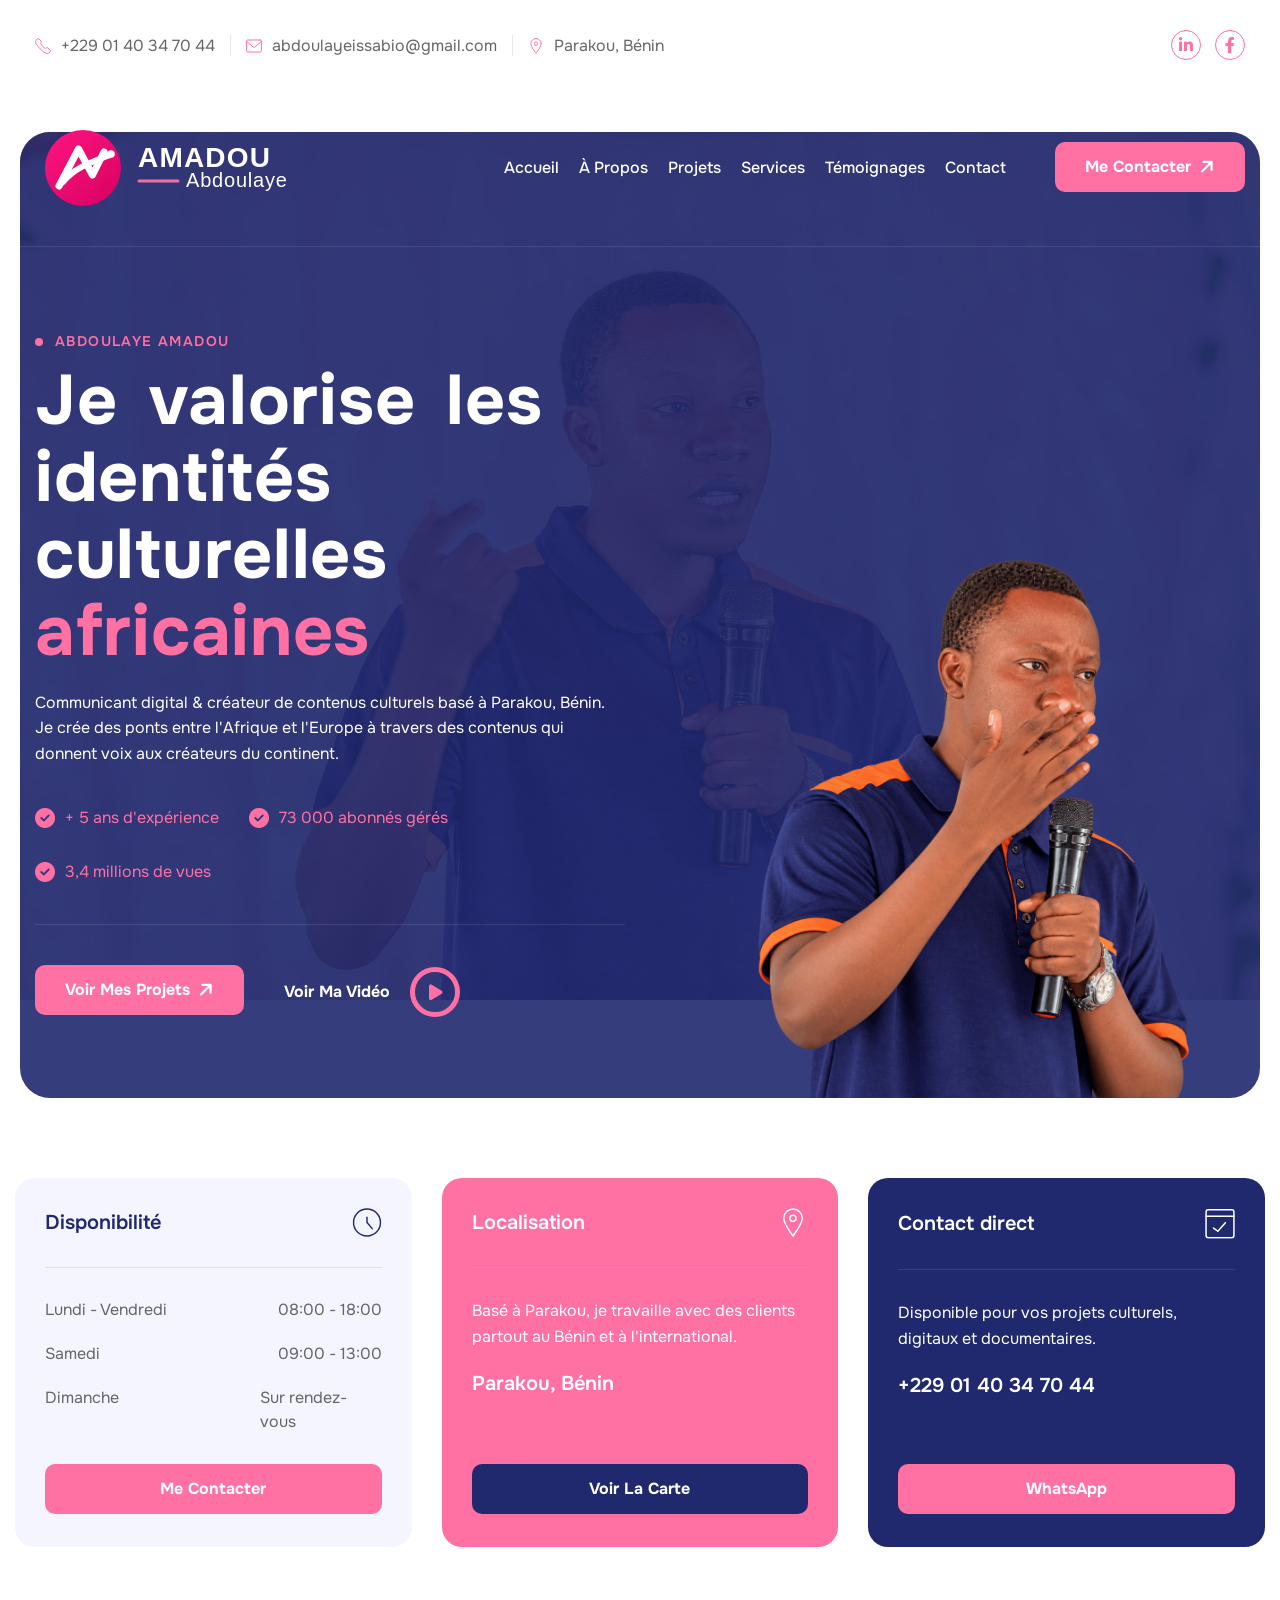
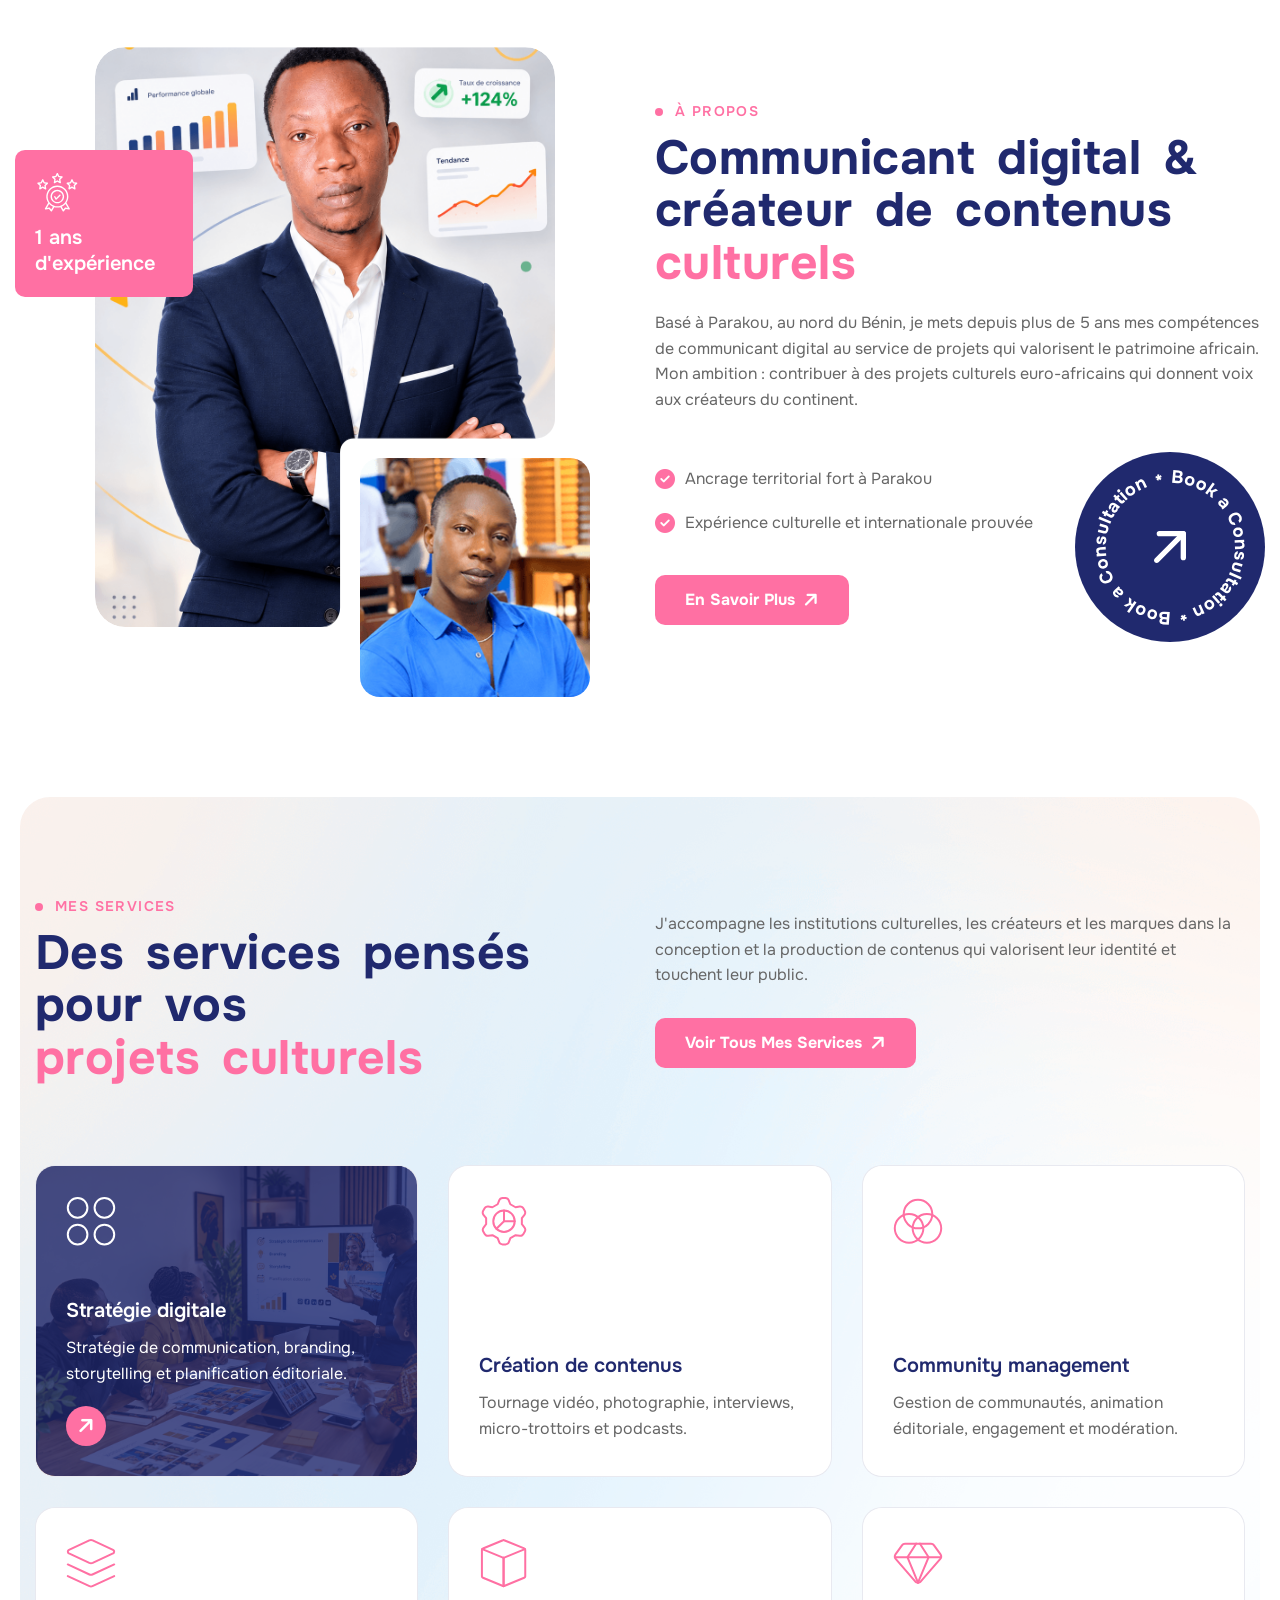
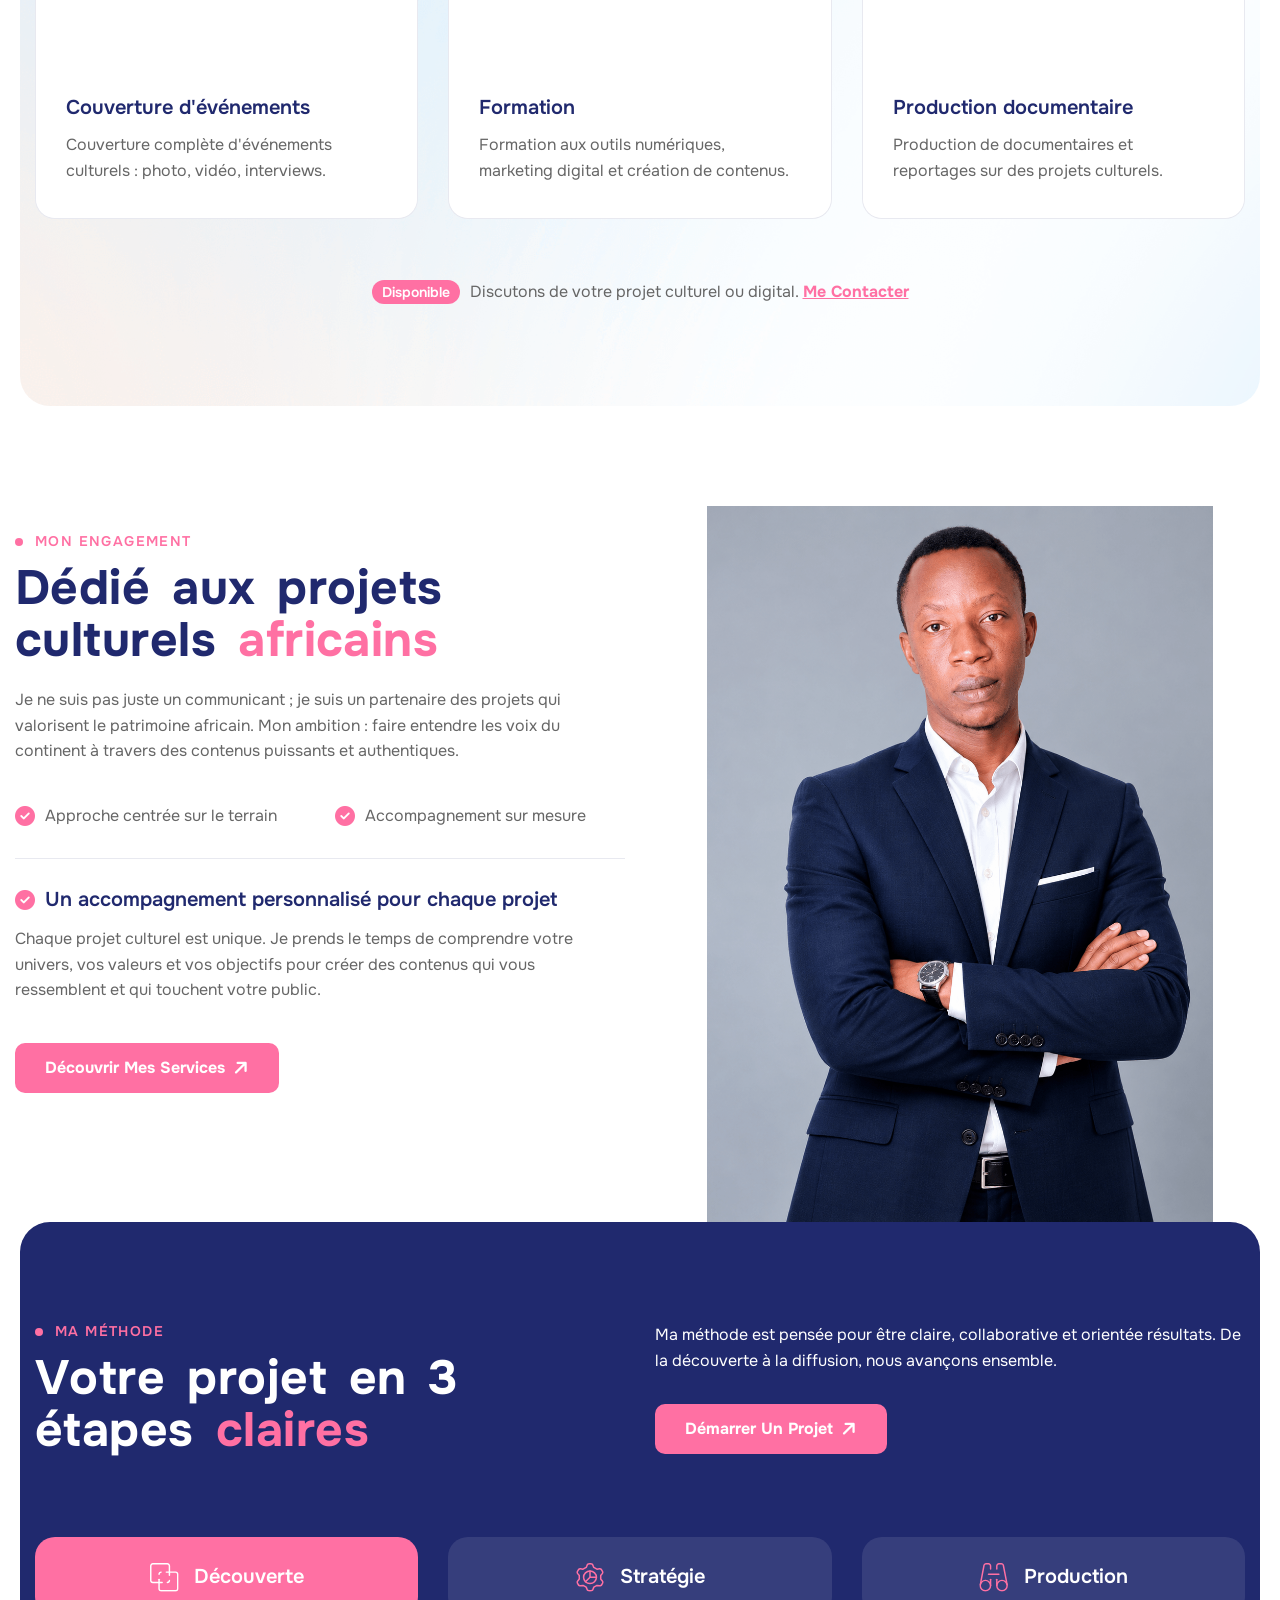
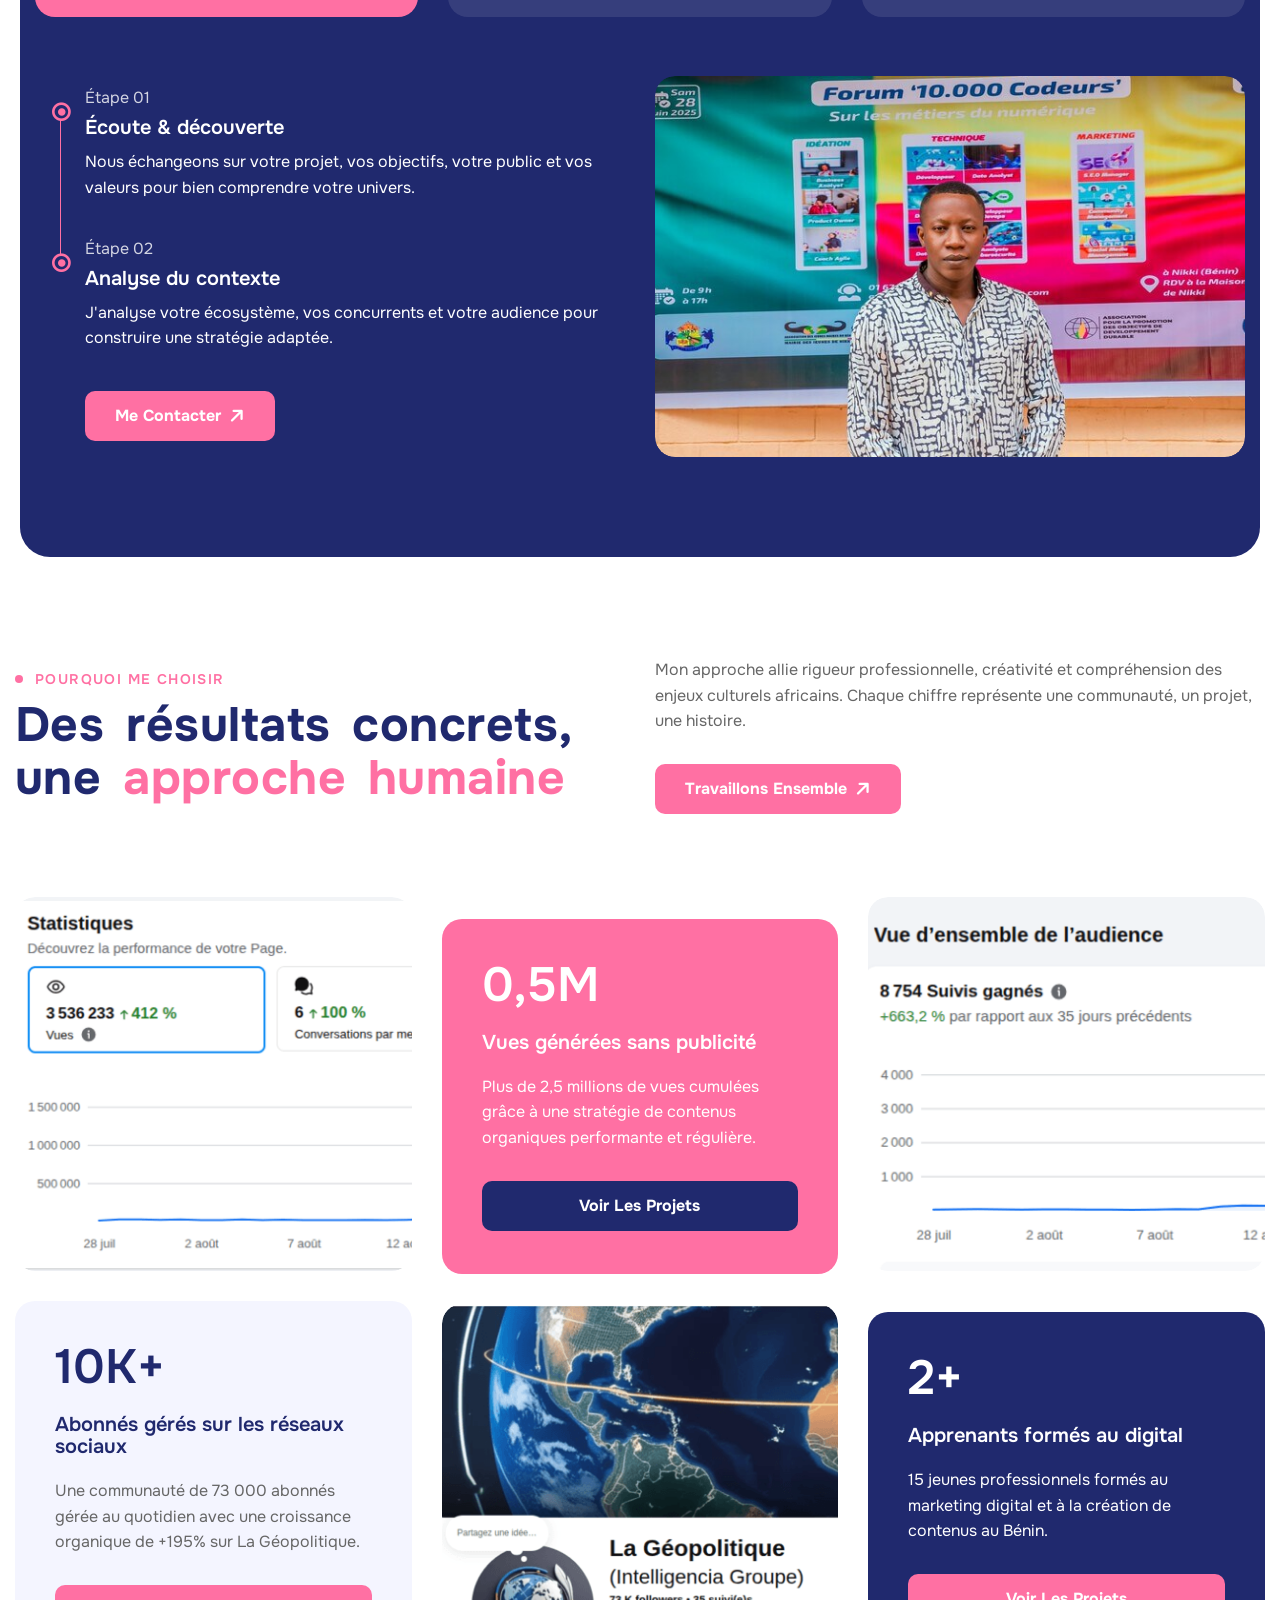
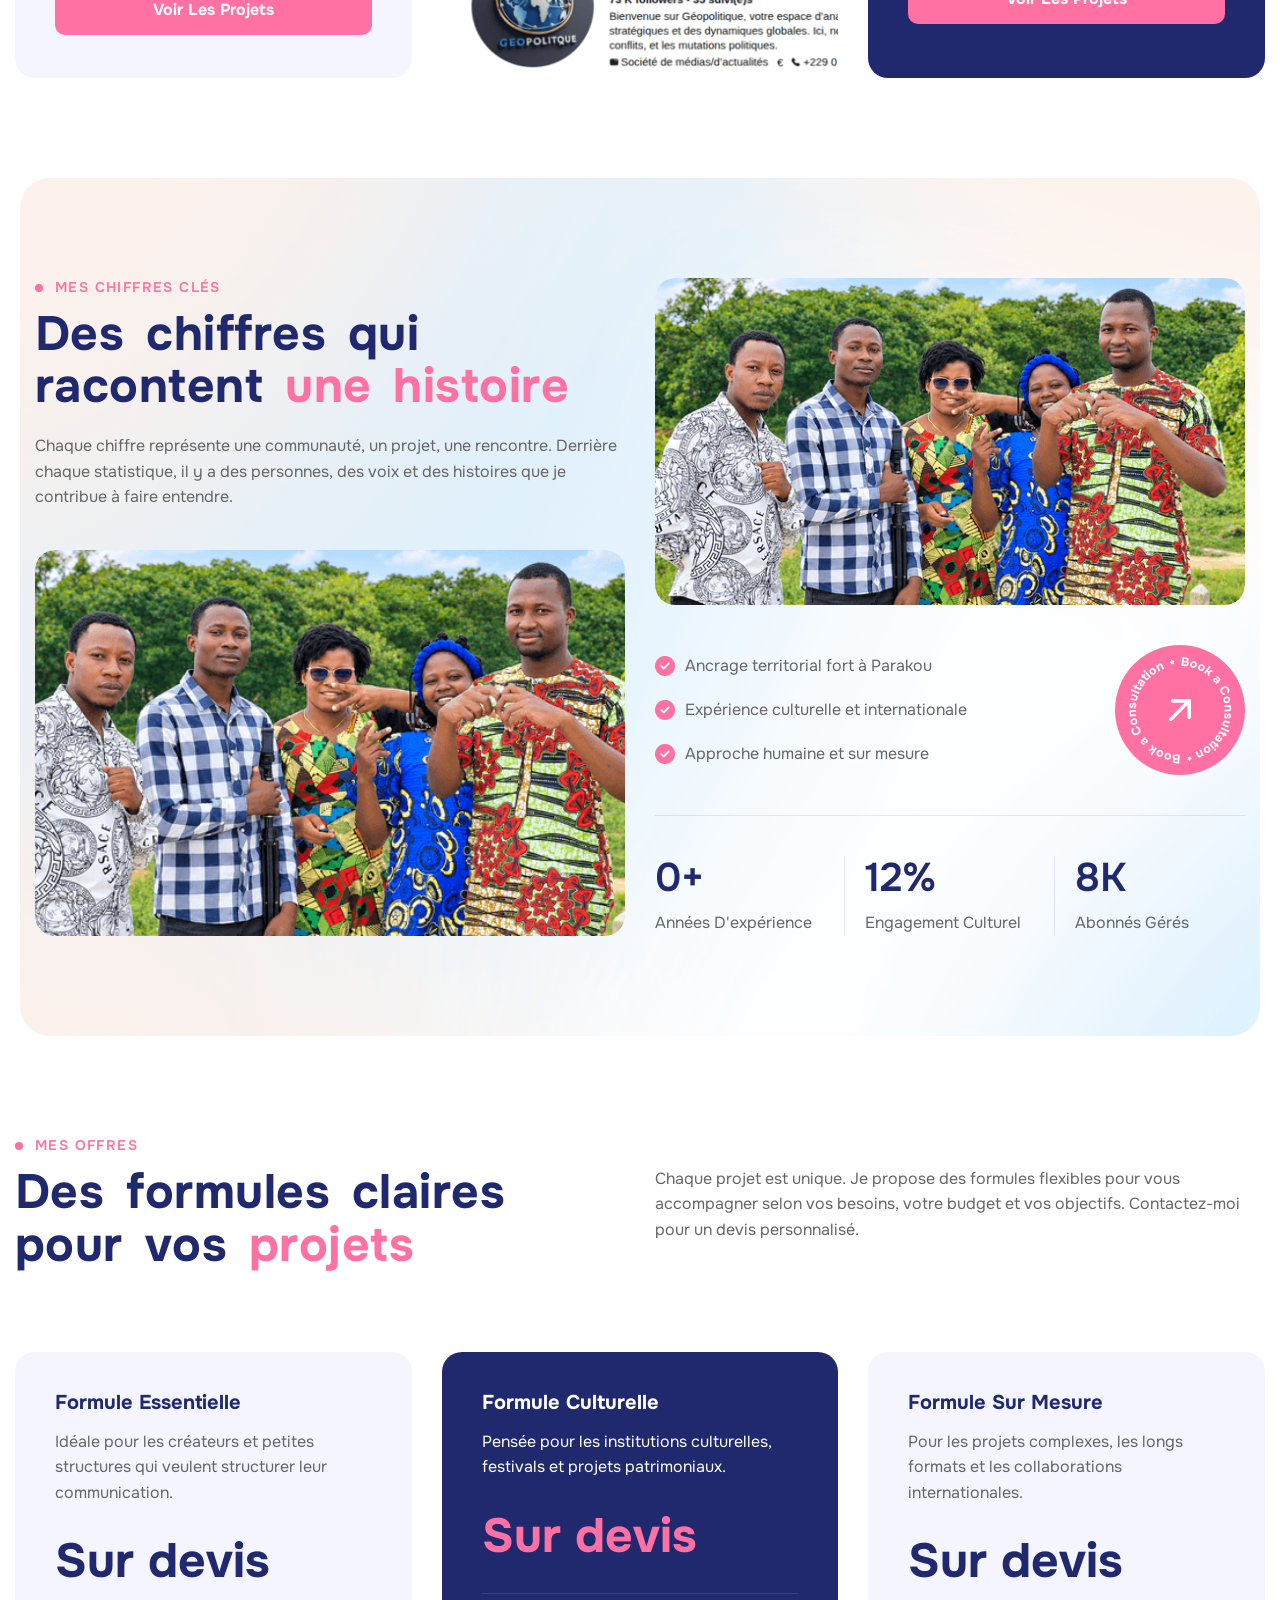
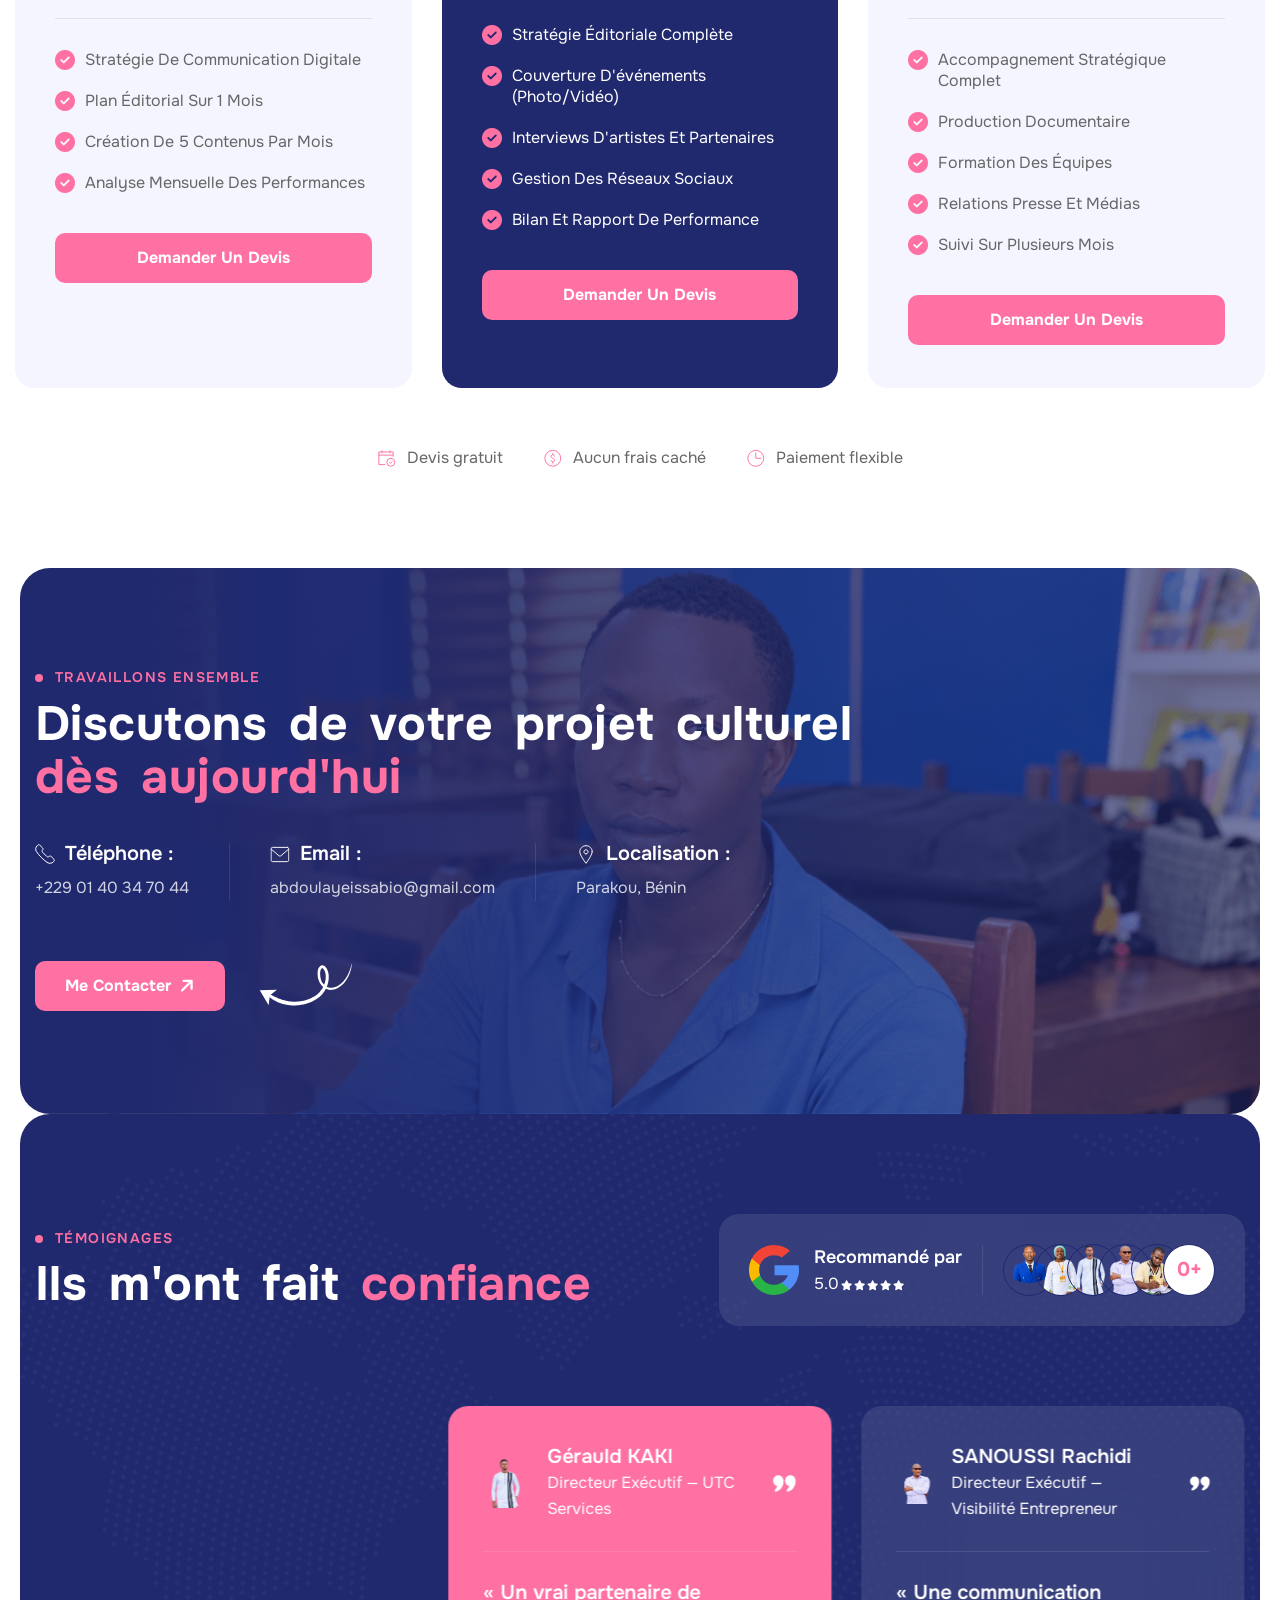
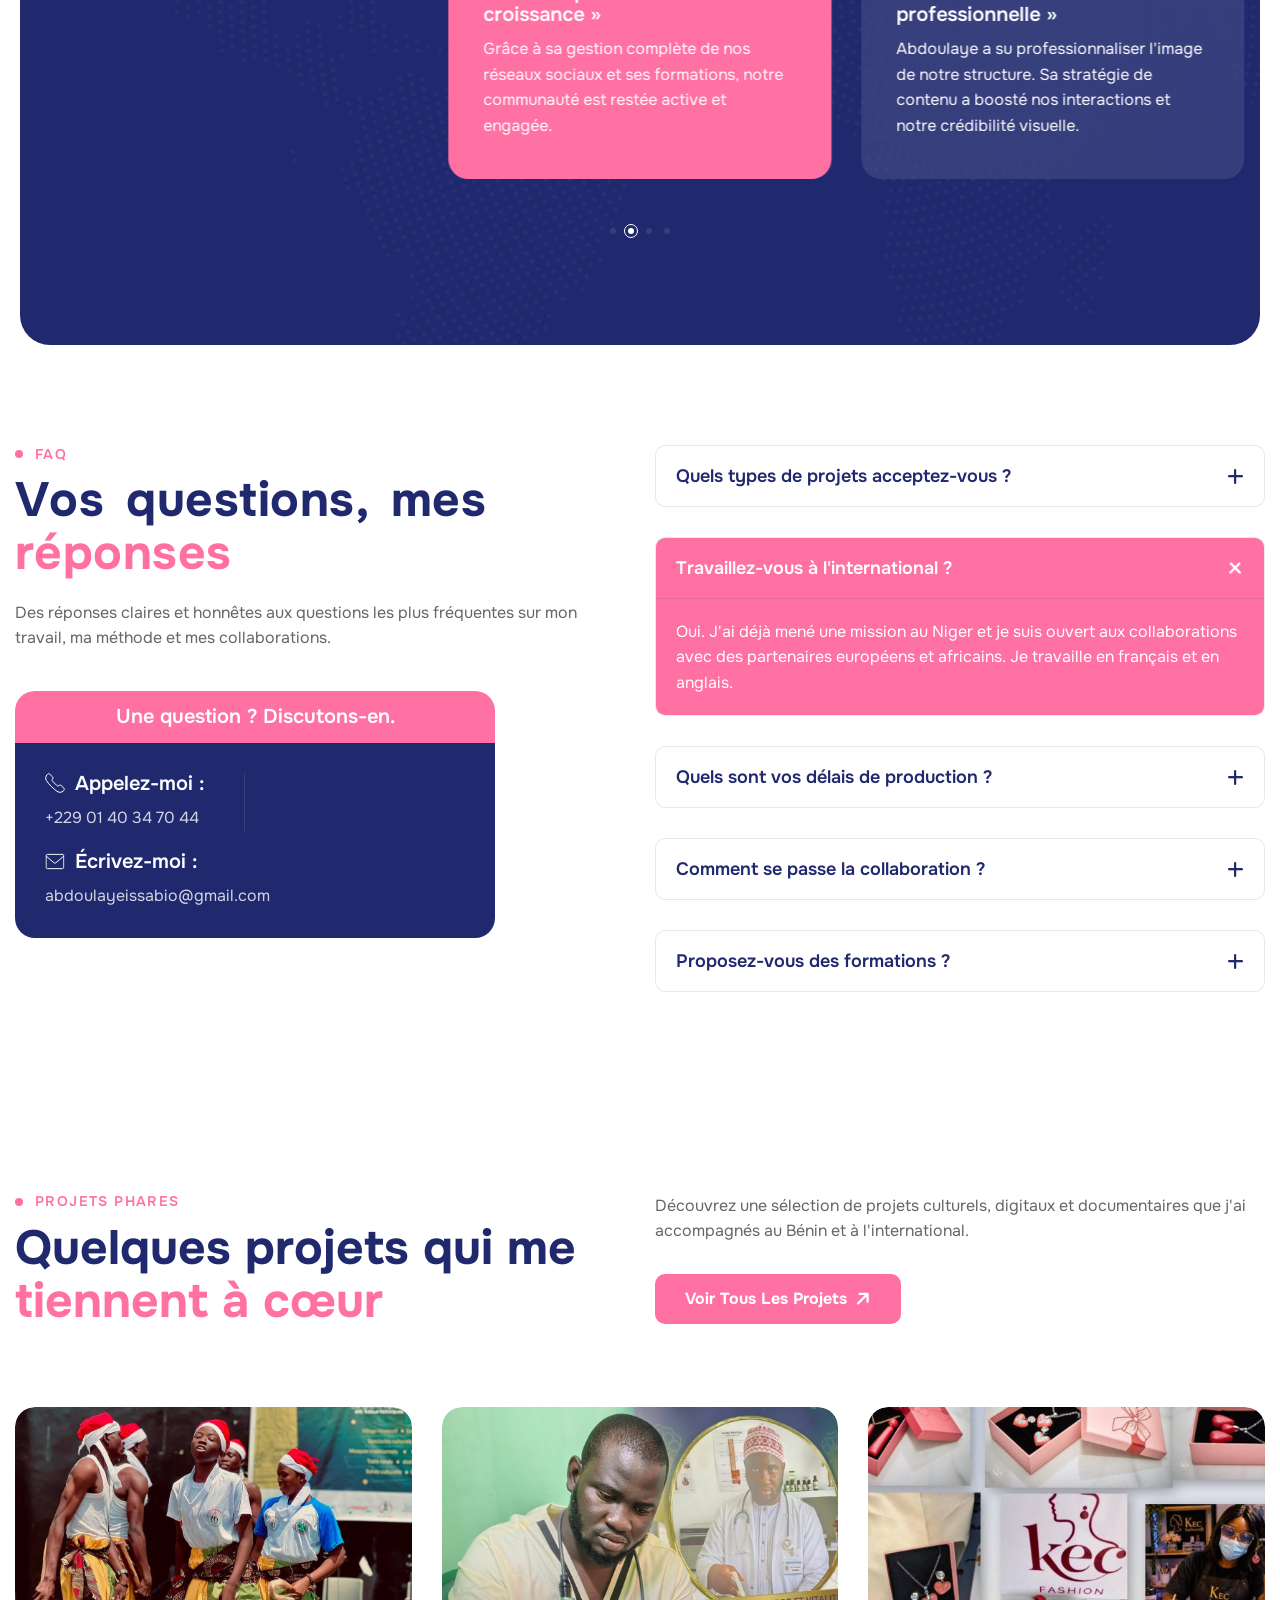
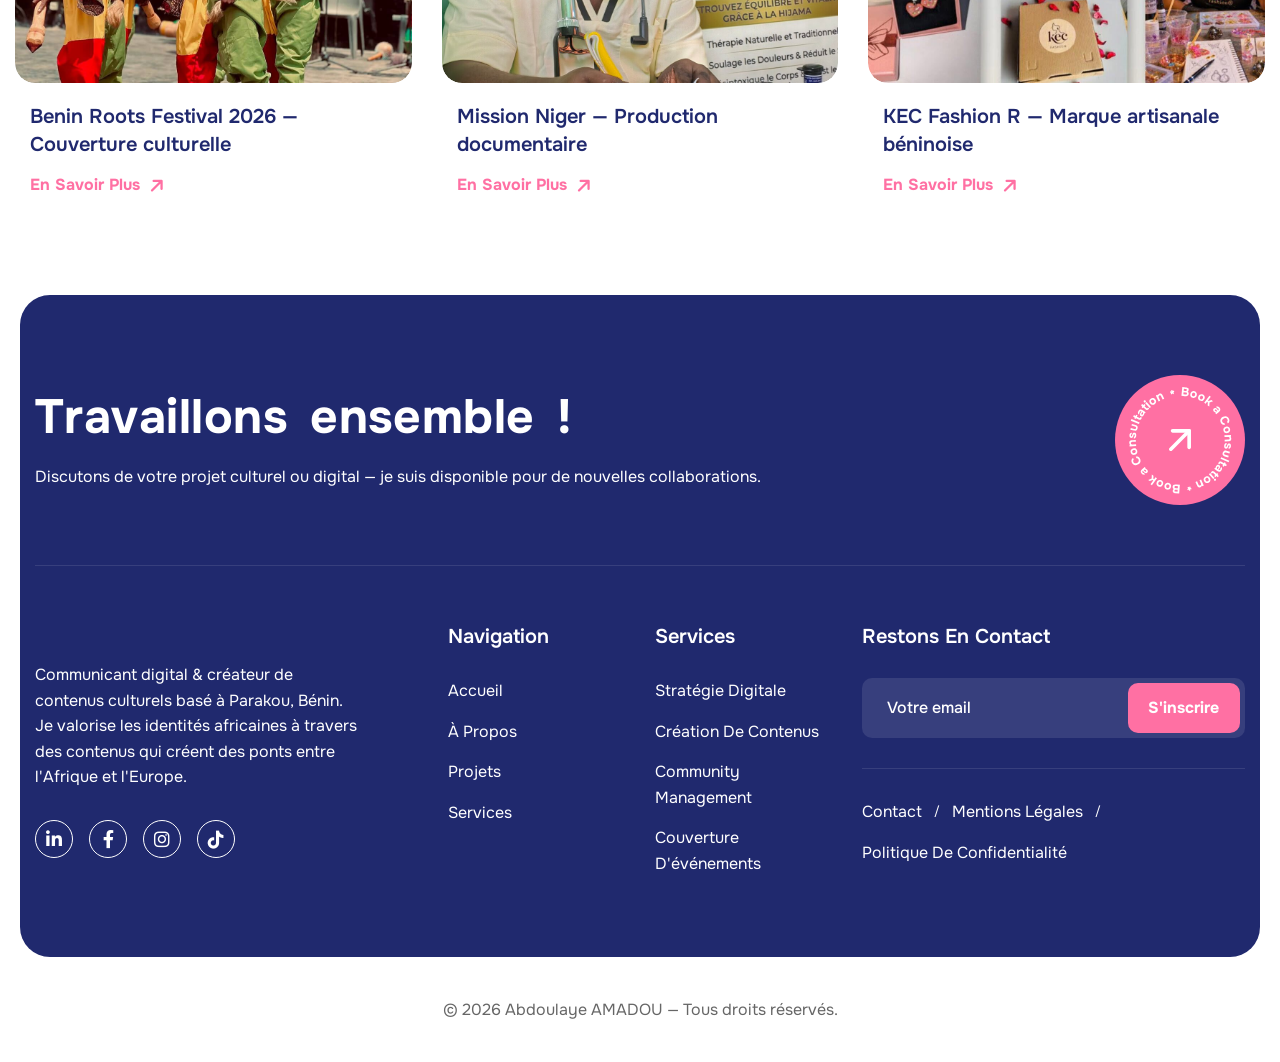
==== commit 6b26ed5d: "Mise à jour du portfolio" ====
--- a/index.html
+++ b/index.html
@@ -15,7 +15,8 @@
 	<!-- Google Fonts Css-->
 	<link rel="preconnect" href="https://fonts.googleapis.com/">
     <link rel="preconnect" href="https://fonts.gstatic.com/" crossorigin>
-    <link href="https://fonts.googleapis.com/css2?family=Onest:wght@100..900&amp;display=swap" rel="stylesheet">
+<link rel="preconnect" href="https://fonts.gstatic.com" crossorigin>
+<link href="https://fonts.googleapis.com/css2?family=Onest:wght@100..900&display=swap" rel="stylesheet">
 	<!-- Bootstrap Css -->
 	<link href="css/bootstrap.min.css" rel="stylesheet" media="screen">
 	<!-- SlickNav Css -->
@@ -1471,7 +1472,7 @@
     <script src="js/SplitText.js"></script>
     <script src="js/ScrollTrigger.min.js"></script>
     <!-- YTPlayer js File -->
-    <script src="js/jquery.mb.YTPlayer.min.js"></script>
+   
     <!-- Wow js file -->
     <script src="js/wow.min.js"></script>
     <!-- Main Custom js file -->
--- a/css/custom.css
+++ b/css/custom.css
@@ -65,6 +65,55 @@
 /*** 	   02. General css		  ***/
 /************************************/
 
+/* ===== Sécurité : Force l'affichage des sections si WOW.js échoue ===== */
+.wow {
+    visibility: visible !important;
+    animation-name: none !important;
+}
+
+.wow.fadeInUp {
+    animation-name: fadeInUp !important;
+}
+
+/* Fallback si JS est désactivé */
+.no-js .wow {
+    opacity: 1 !important;
+    visibility: visible !important;
+    transform: none !important;
+}
+
+
+/* ===== CORRECTION BREADCRUMB — SUPPRESSION DU LIEN DU TEMPLATE ===== */
+.breadcrumb-item + .breadcrumb-item::before {
+    content: '/' !important;
+    float: none !important;
+    color: var(--white-color) !important;
+    padding-right: 8px !important;
+    opacity: 0.7 !important;
+    font-size: 14px !important;
+}
+
+/* ===== Correction de l'animation de titre ===== */
+.text-anime-style-2 {
+    word-spacing: 0.15em;
+    letter-spacing: 0.01em;
+}
+
+.text-anime-style-2 span {
+    display: inline-block;
+}
+
+/* Force un espace naturel entre les mots */
+h1.text-anime-style-2,
+h2.text-anime-style-2 {
+    line-height: 1.2em;
+}
+
+/* Supprime aussi tout contenu injecté par Bootstrap */
+.breadcrumb-item + .breadcrumb-item::before {
+    --bs-breadcrumb-divider: '/';
+}
+
 /* ===== Correction du breadcrumb — Suppression du lien du template ===== */
 :root,
 [data-bs-theme="light"],
